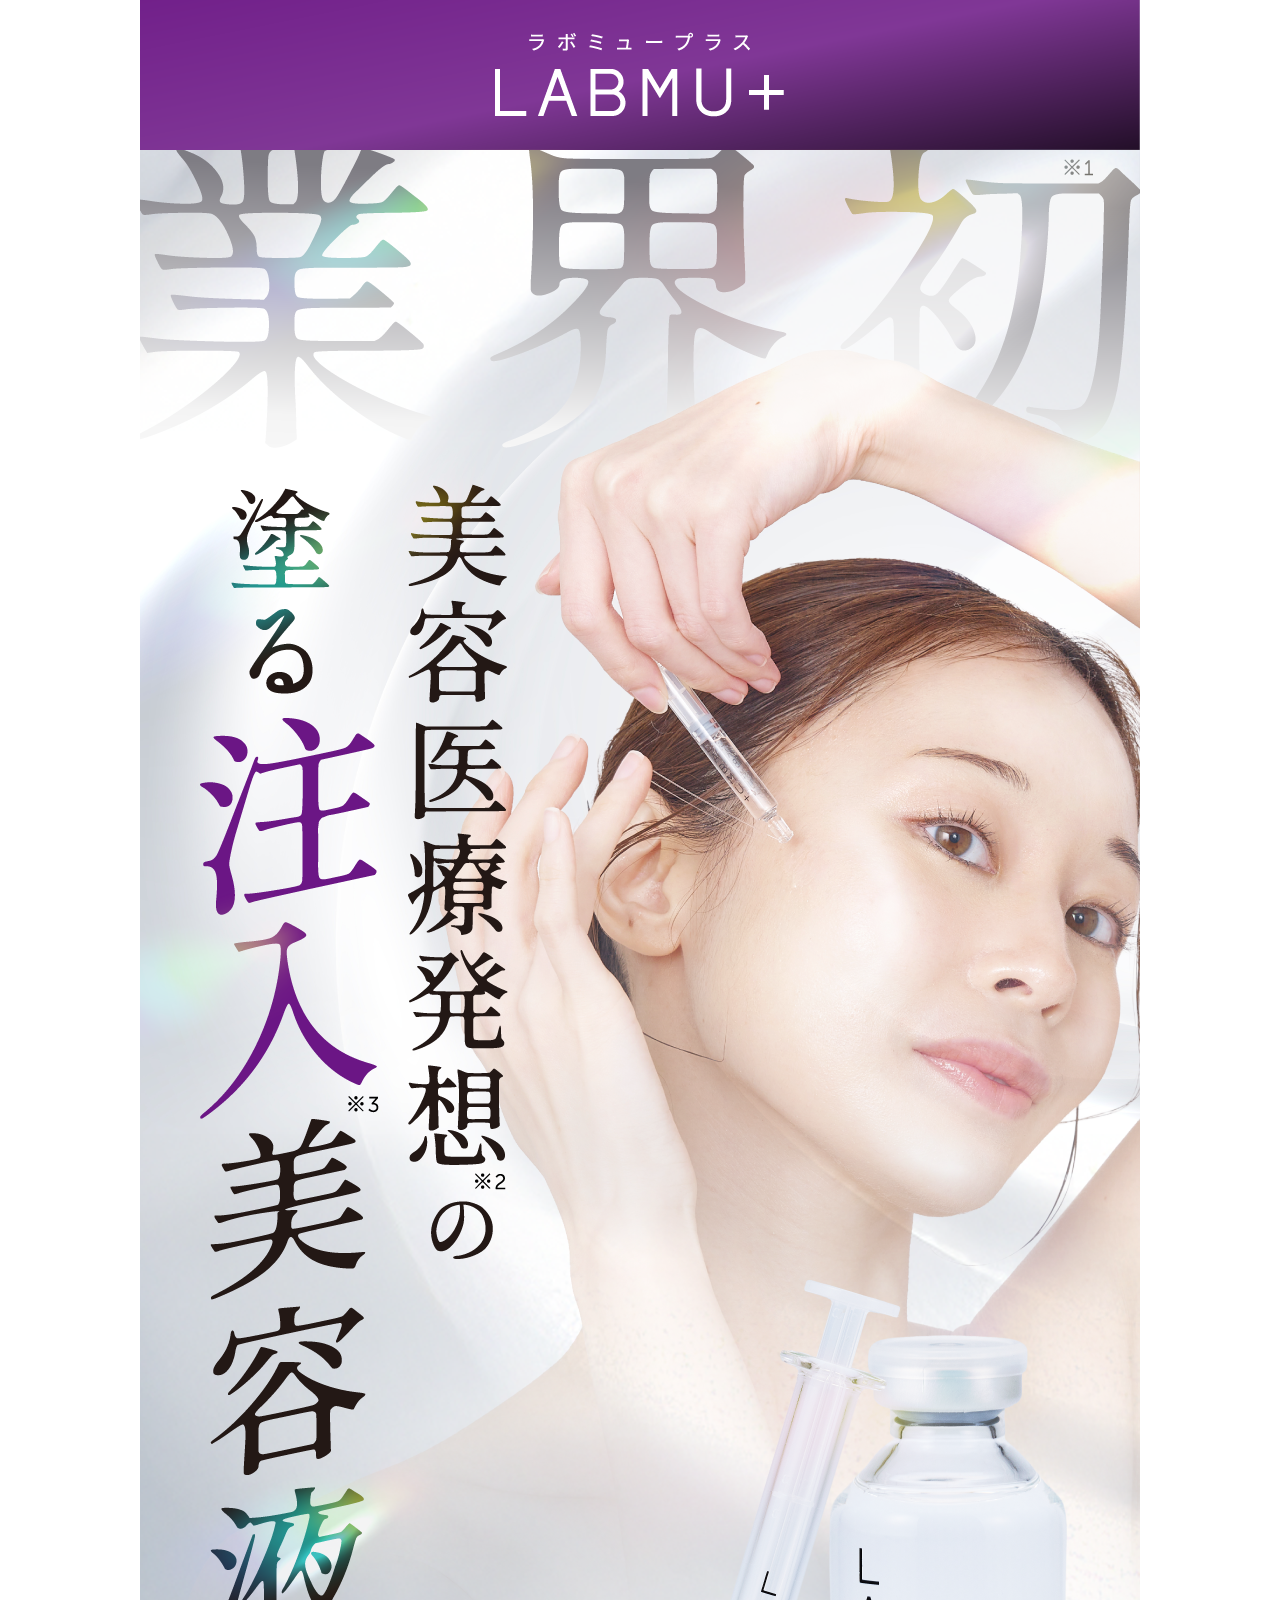
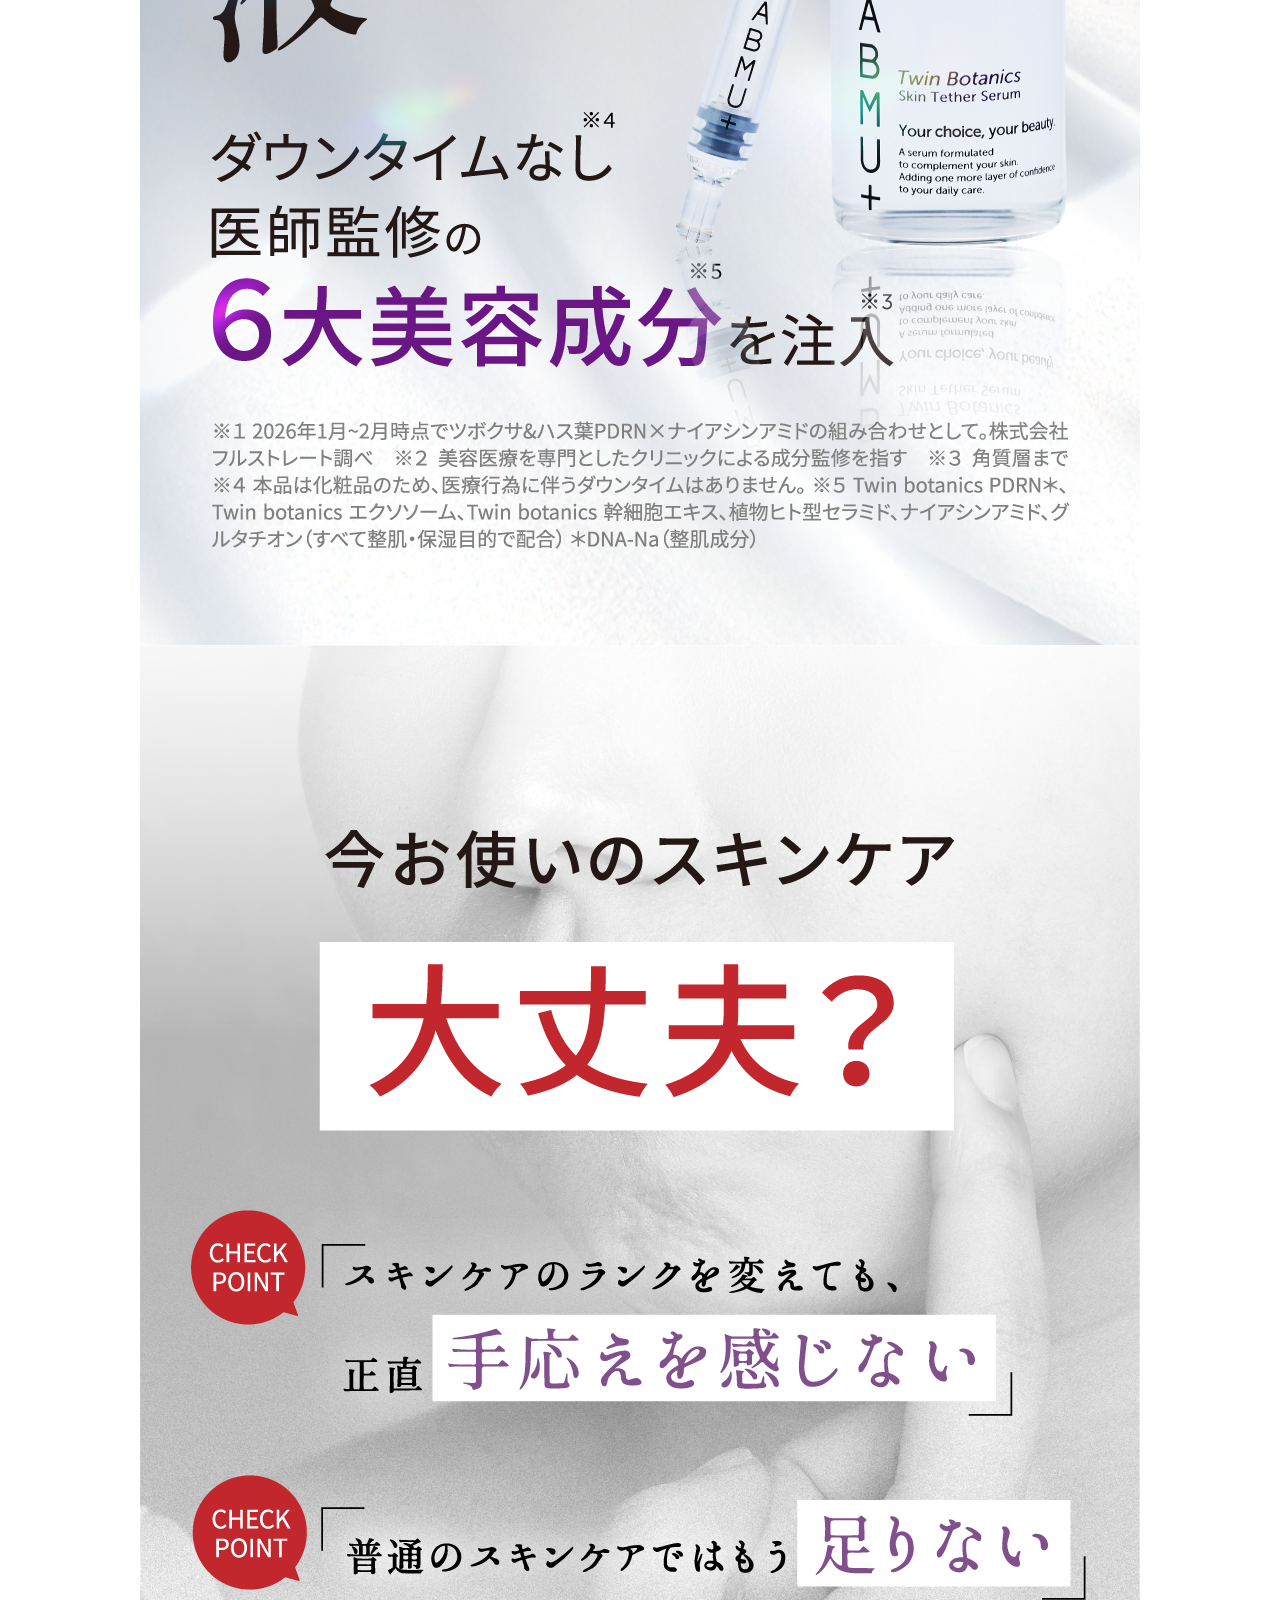
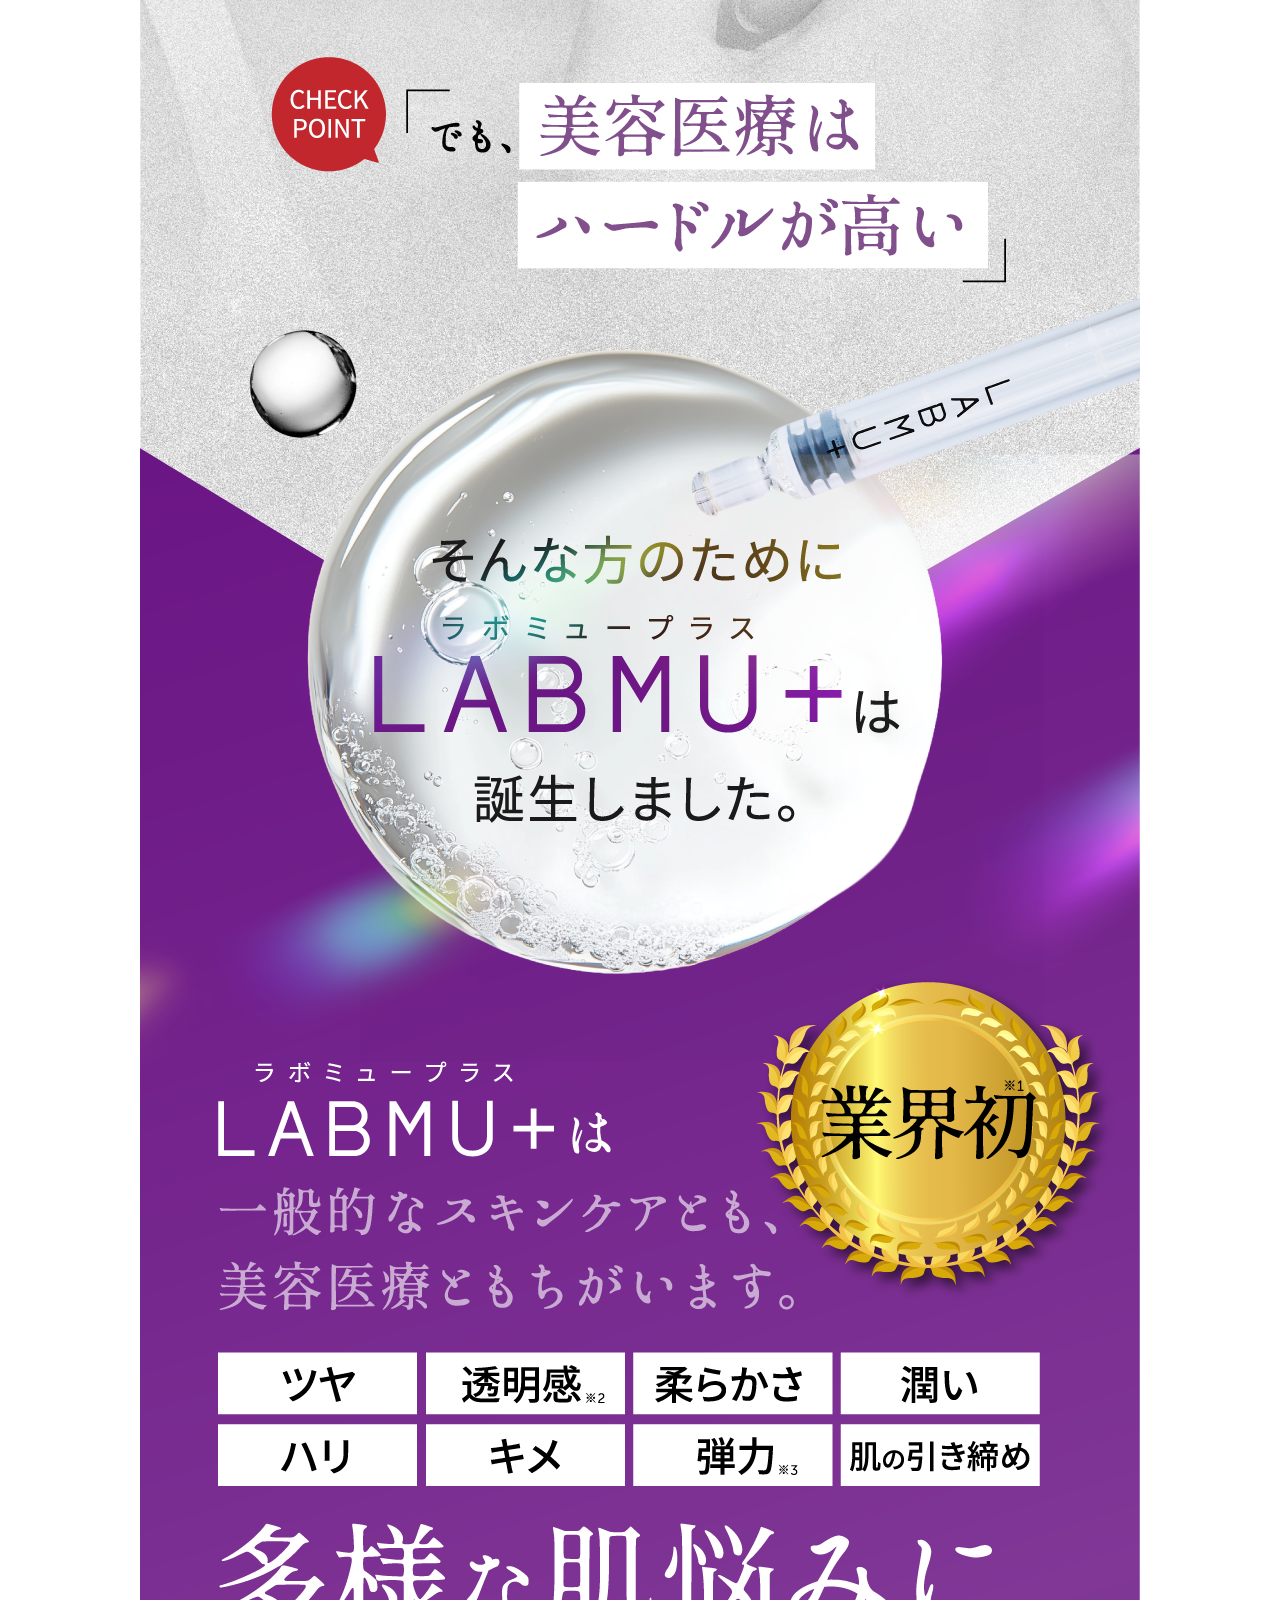
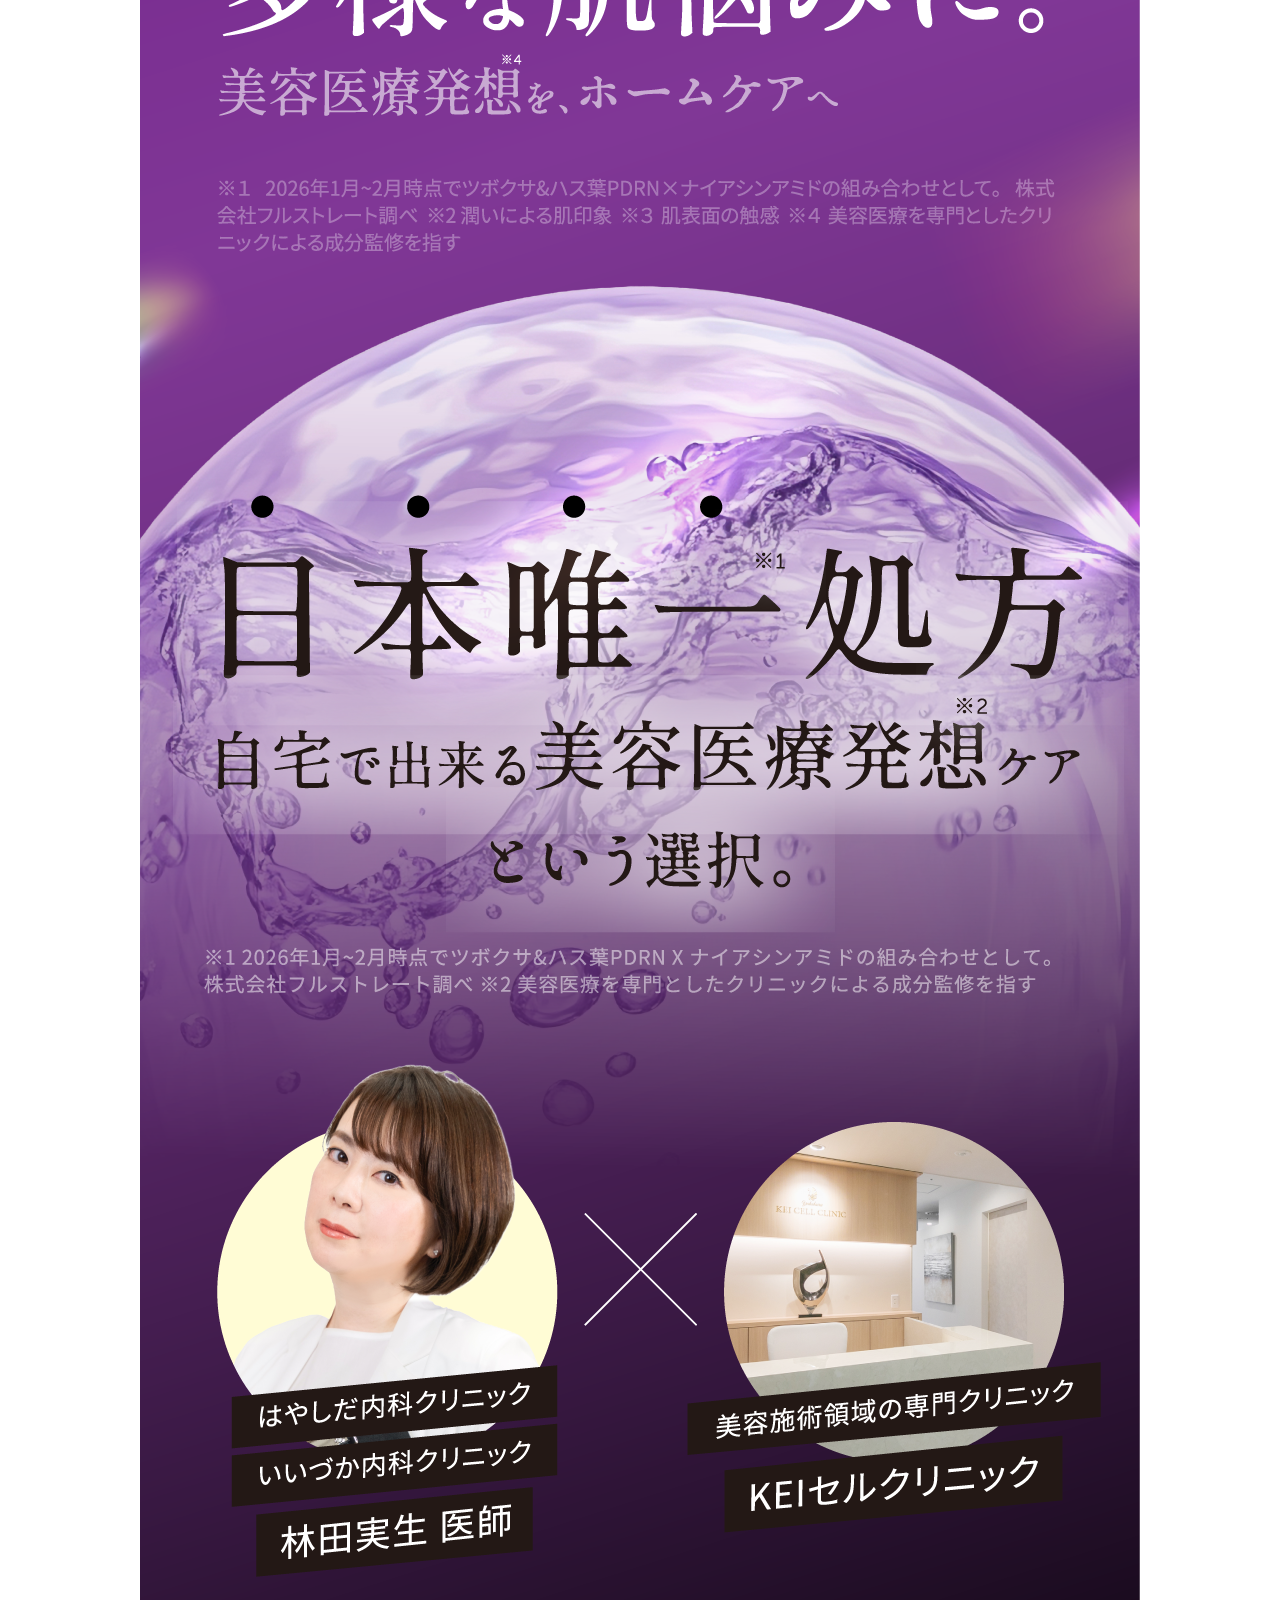
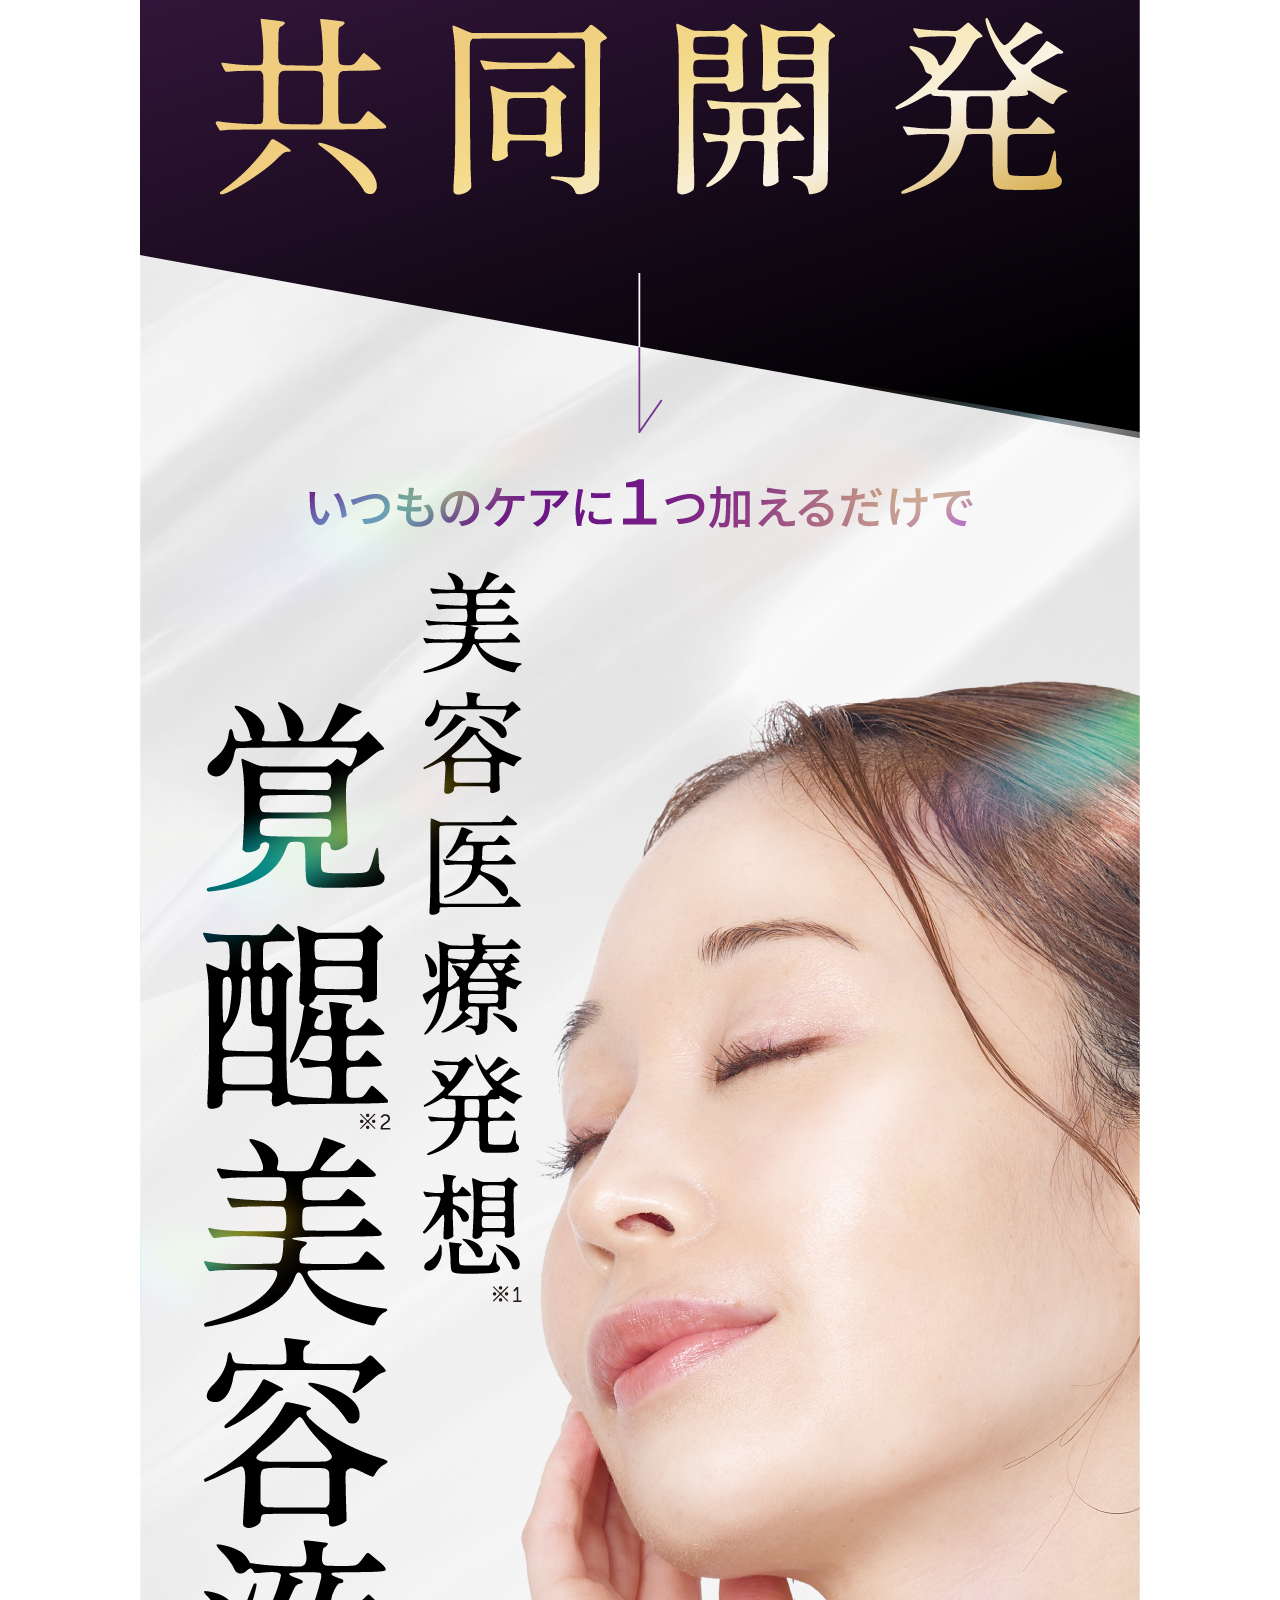
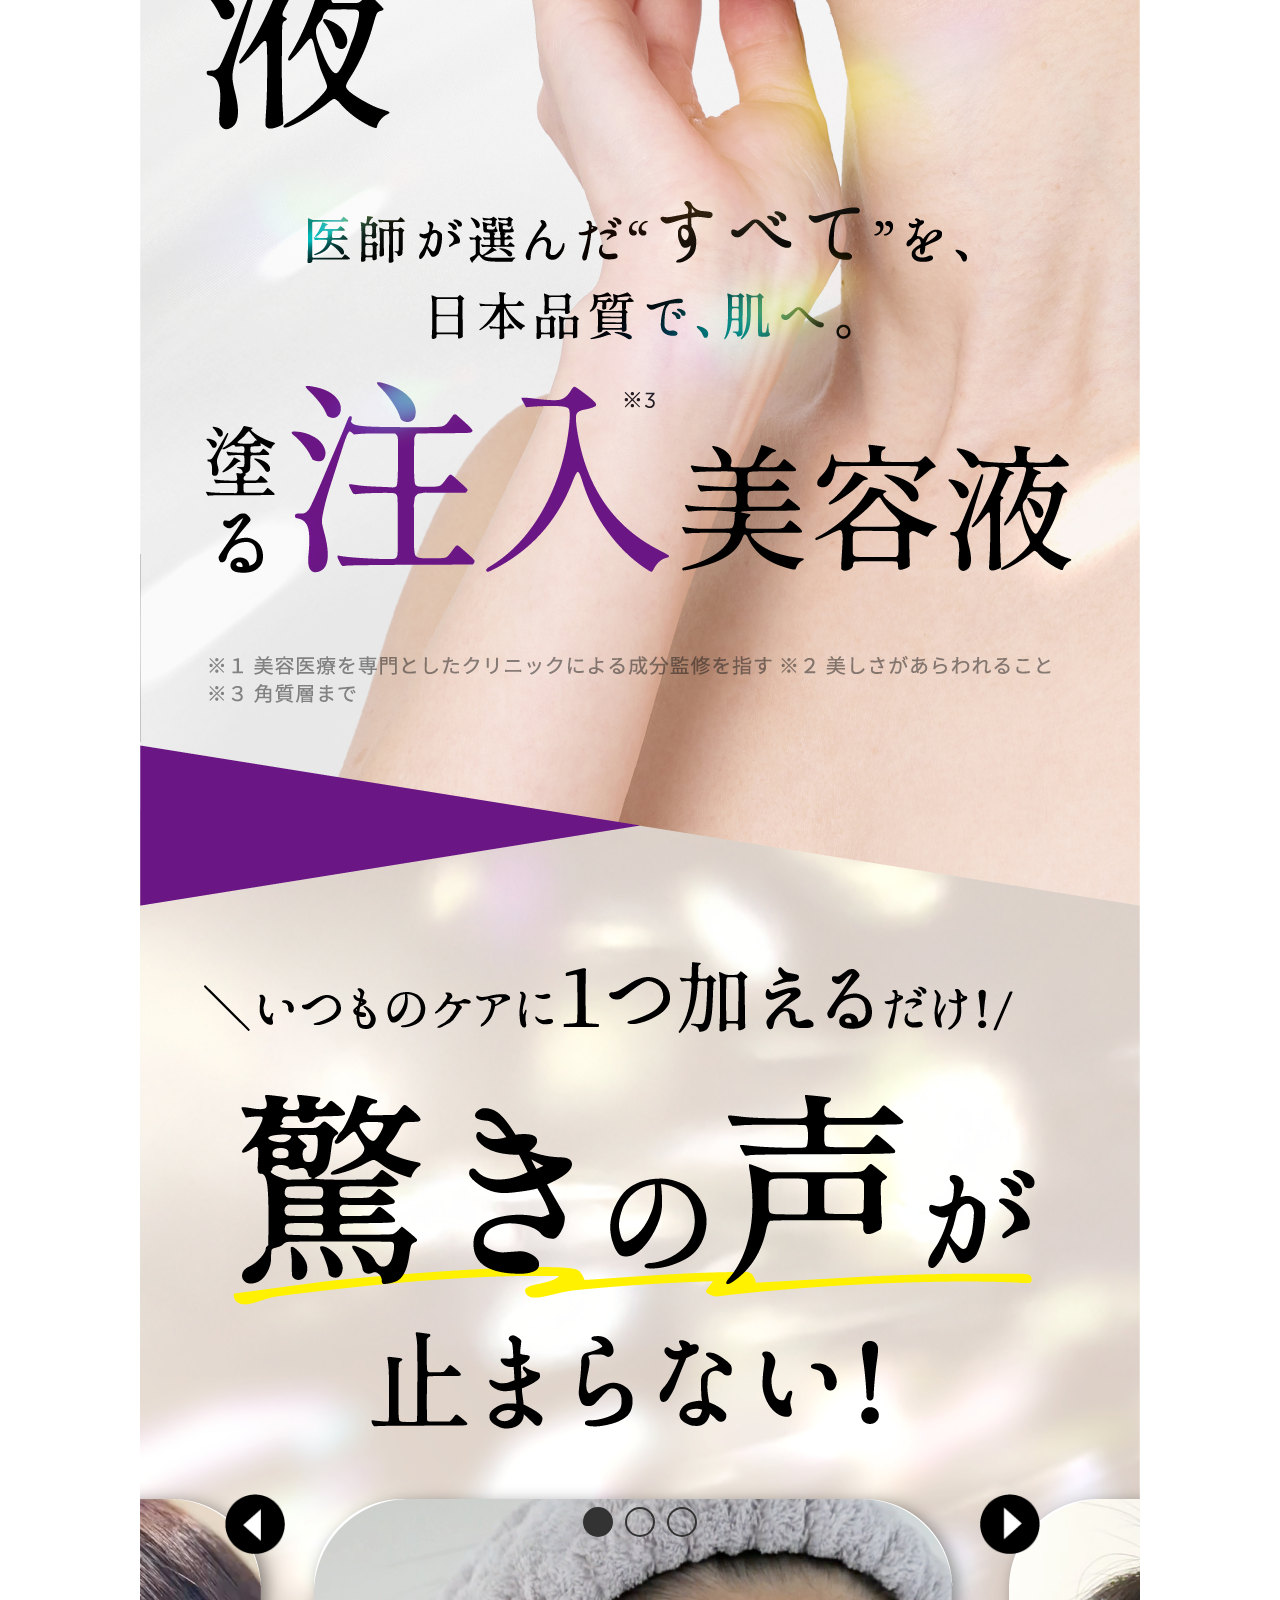
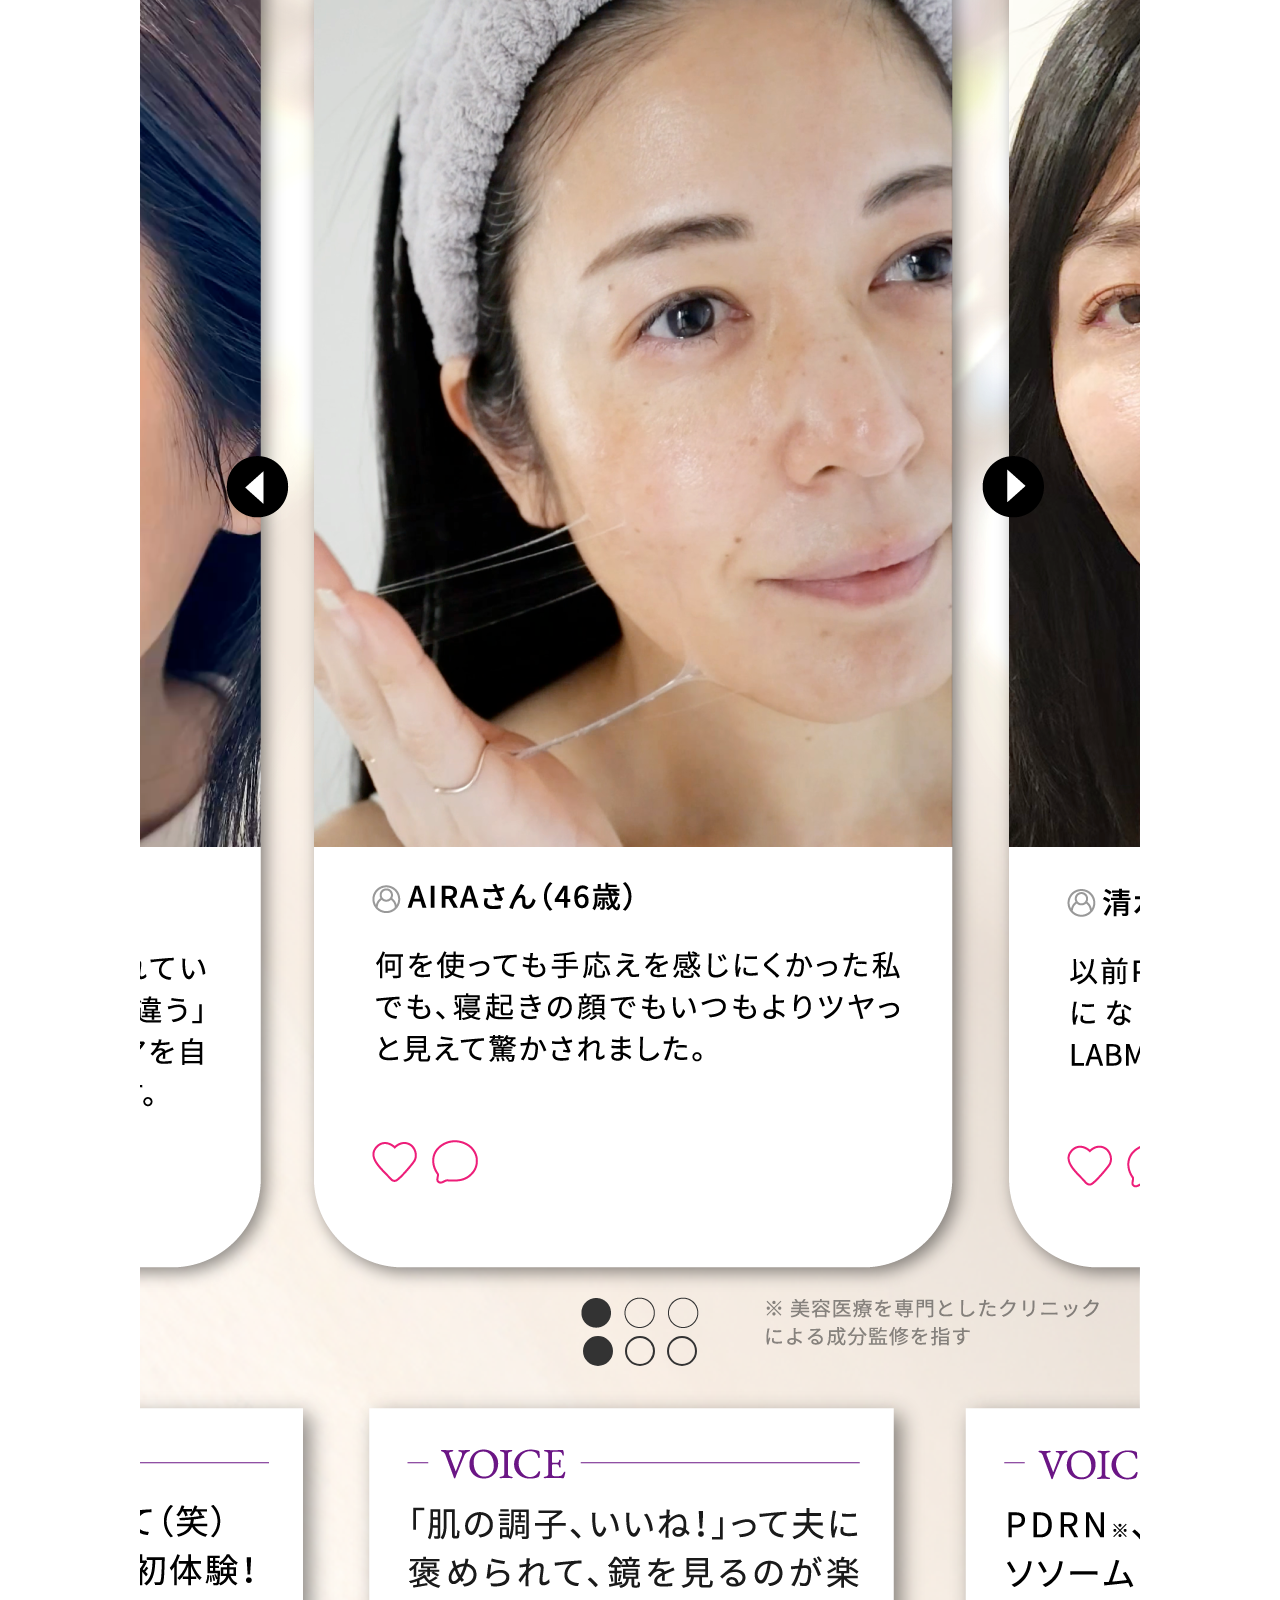
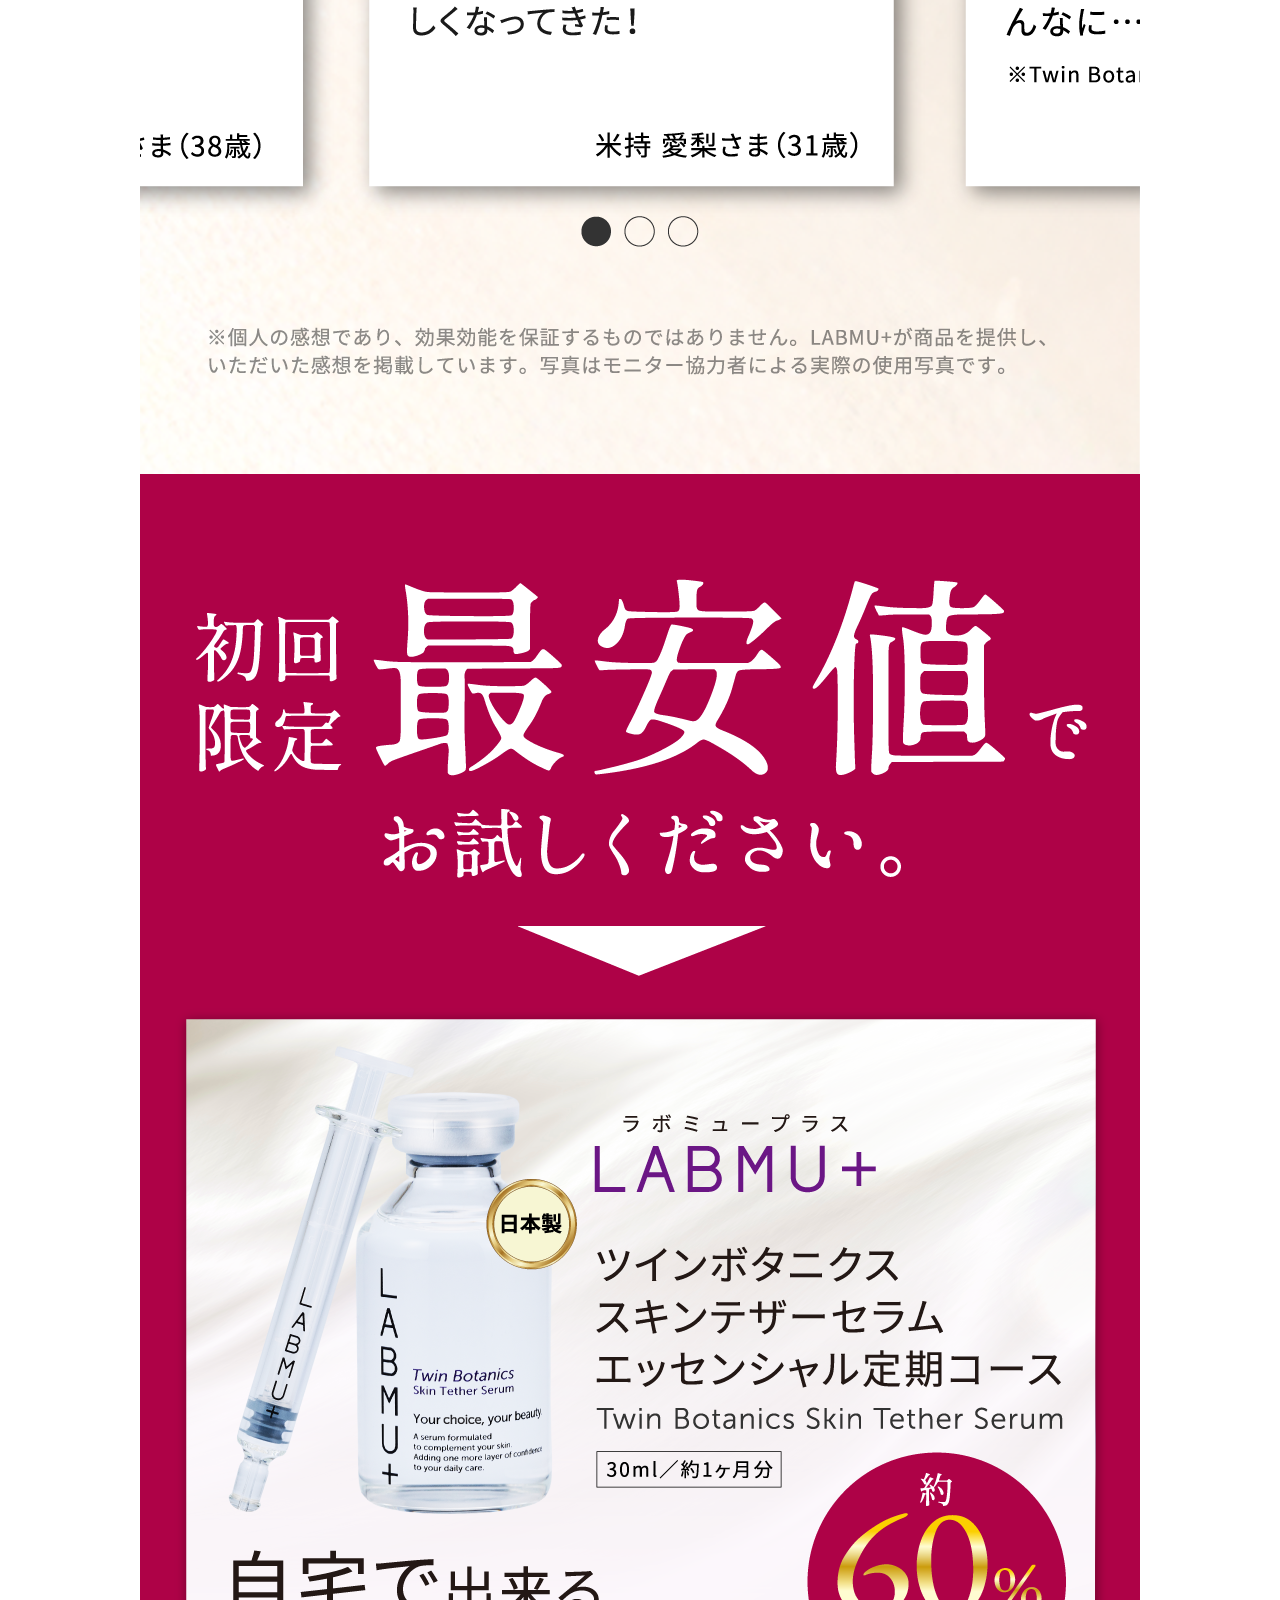
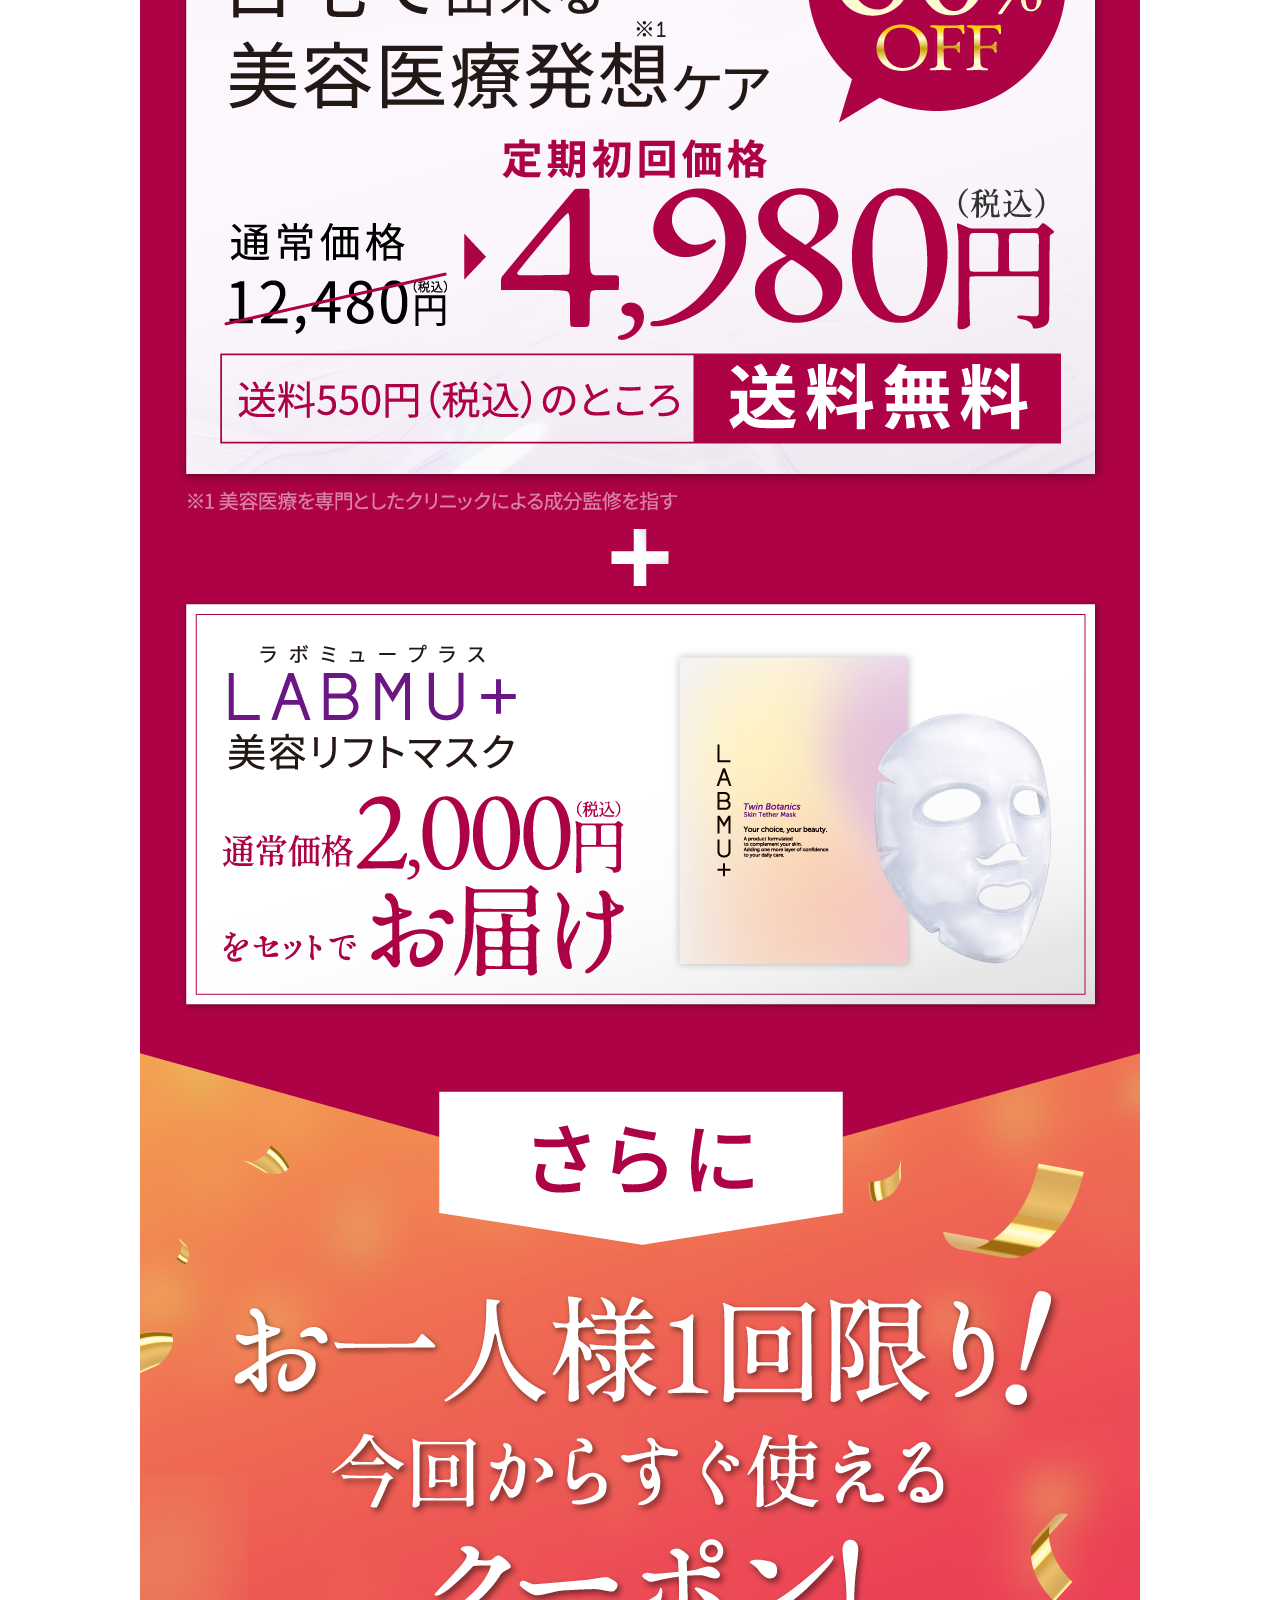
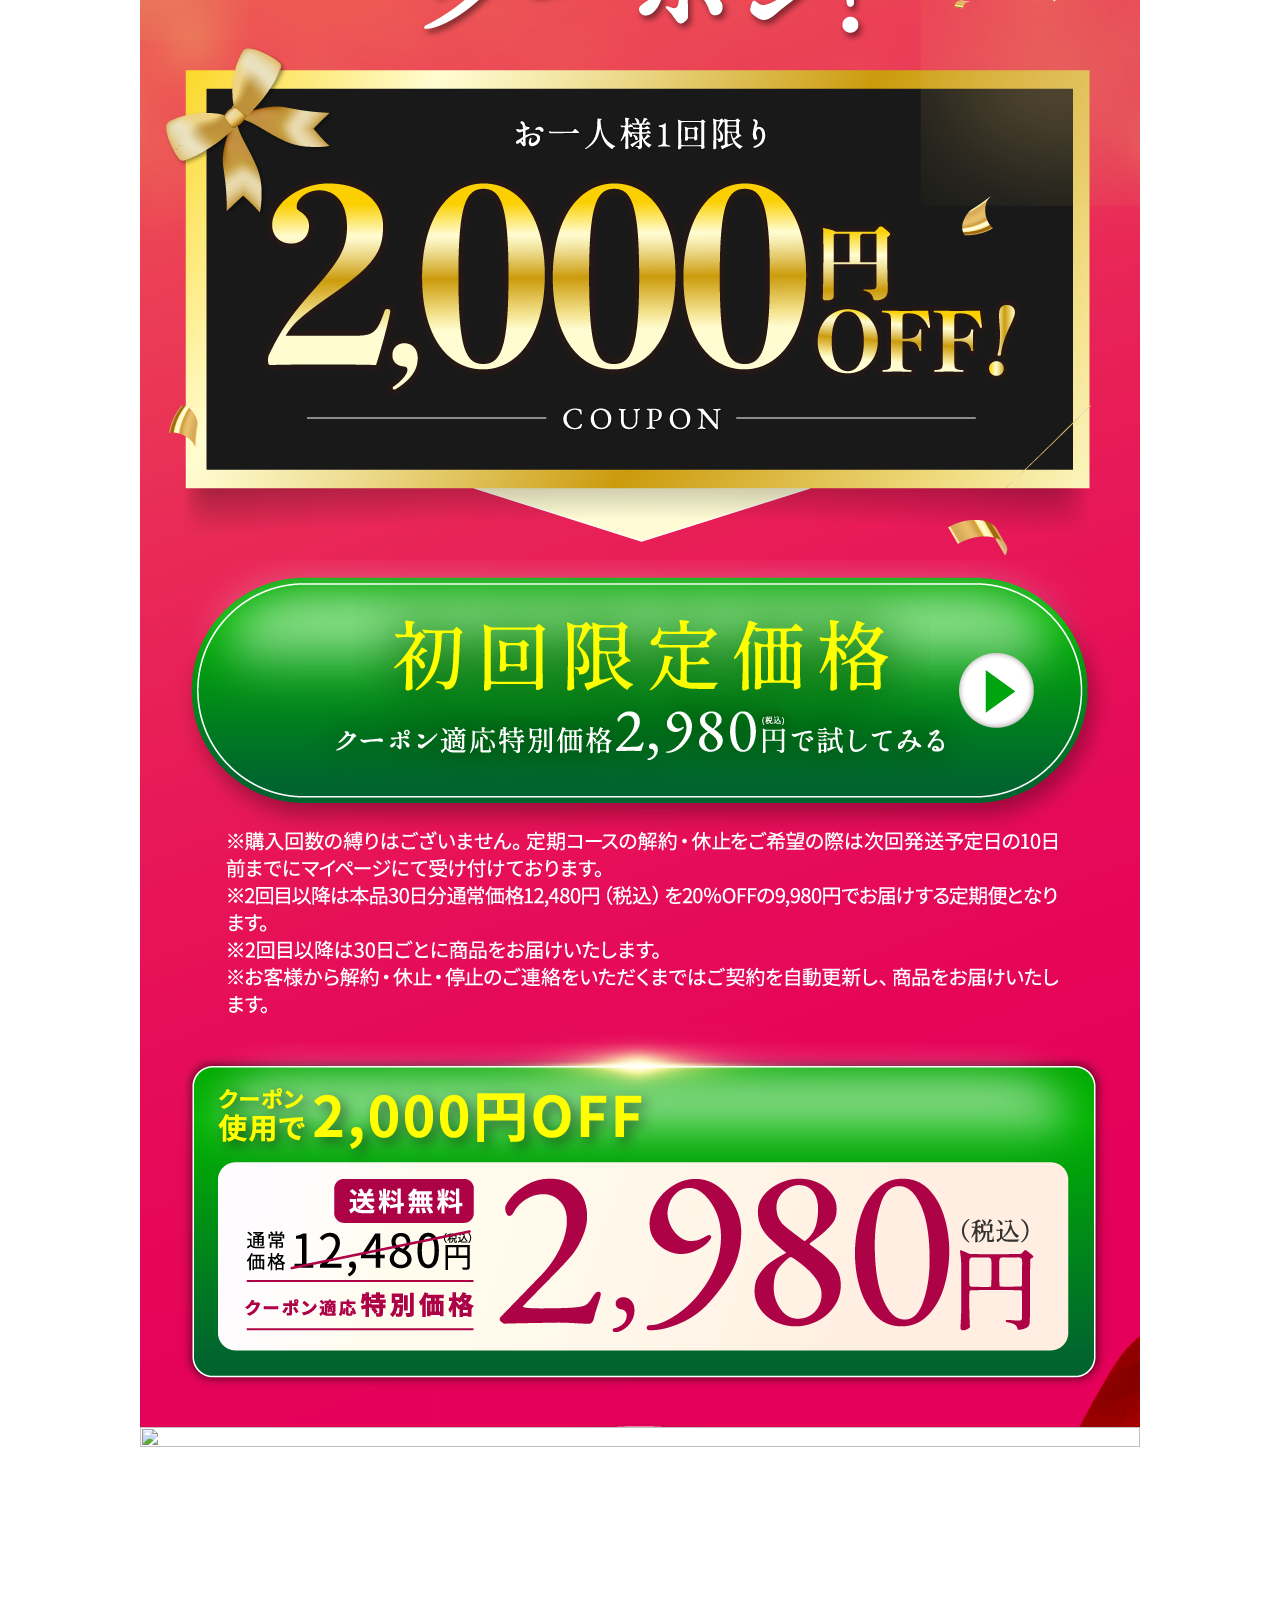
==== index copy.html @ 8ff3c90b "feat: 定位完成" ====
<!DOCTYPE html>
<html lang="en">

<head>
    <meta charset="UTF-8">
    <meta name="viewport" content="width=device-width, initial-scale=1.0">
    <title>Document</title>
    <!--描述-->
    <meta name="description" content="">
    <!--關鍵字-->
    <meta name="keywords" content="">
    <!--縮圖-->
    <meta property="og:image" content="預覽圖 URL" />
    <!--icon-->
    <link rel="shortcut icon" href="icon圖片">


    <!-- 【外部套件】CSS導入 S -->
    <!-- jquery -->
    <script src="https://code.jquery.com/jquery-3.6.0.min.js"></script>
    <!-- /*畫面跳到指定位置*/ -->
    <script>
        $(document).ready(function () {
            $("a.scrollLink").click(function (event) {
                event.preventDefault();
                $("html, body").animate(
                    {
                        /* 0 可以替換 $("class名稱(要記得加.)").height() 【header有需要固定在最上方時 使用這個👇】*/
                        scrollTop: $($(this).attr("href")).offset().top - $("nav").height(),
                        // 【header不用固定在最上方時 使用這個👇】
                        // scrollTop: $($(this).attr("href")).offset().top - 0,
                    },
                    400
                );
            });
        });
    </script>
    <!-- AOS -->
    <link rel="stylesheet" href="https://unpkg.com/aos@2.3.1/dist/aos.css" />
    <!-- font-Awesome -->
    <link rel="stylesheet" href="https://cdnjs.cloudflare.com/ajax/libs/font-awesome/6.4.0/css/all.min.css"
        integrity="sha512-iecdLmaskl7CVkqkXNQ/ZH/XLlvWZOJyj7Yy7tcenmpD1ypASozpmT/E0iPtmFIB46ZmdtAc9eNBvH0H/ZpiBw=="
        crossorigin="anonymous" referrerpolicy="no-referrer" />
    <!-- animate -->
    <link rel="stylesheet" href="https://cdnjs.cloudflare.com/ajax/libs/animate.css/3.7.2/animate.min.css">
    <!-- Link Swiper's CSS -->
    <link rel="stylesheet" href="https://cdn.jsdelivr.net/npm/swiper@11/swiper-bundle.min.css" />

    <!-- 【外部套件】CSS導入 E-->

    <!-- CSS導入 S -->
    <!-- 基礎設定 & 定位 -->
    <link rel="stylesheet" href="css/all.css">
    <!-- 導覽列 -->
    <link rel="stylesheet" href="css/nav.css">
    <!-- 其他 -->
    <link rel="stylesheet" href="css/other.css">
    <!-- 購物車 -->
    <link rel="stylesheet" href="css/offer.css">
    <!-- 動畫 -->
    <link rel="stylesheet" href="css/animate.css">
    <!-- swiper -->
    <link rel="stylesheet" href="css/slide.css">
    <!-- CSS導入 E-->
</head>

<body>
    <nav>
        <!-- 倒數計時S  不使用時就註解即可 -->
        <div class="clock-container">活動截止：<span id="timer"></span></div>
        <!-- 倒數計時E -->

        <!-- 導覽列S -->
        <!-- 請看導覽列模板 -->
        <!-- 導覽列E -->
    </nav>

    <div class="wrap">
        <section class="bg BG_01">
            <div class="container relative">
                <img class="lazy" data-src="./images/BG/BG_01.png" width="1000" height="151">
            </div>
        </section>
        <section class="bg BG_02">
            <div class="container relative">
                <img class="lazy" data-src="./images/BG/BG_02.png" width="1000" height="2185">
            </div>
        </section>
        <section class="bg BG_03">
            <div class="container relative">
                <img class="lazy" data-src="./images/BG/BG_03.png" width="1000" height="1403">
            </div>
        </section>
        <section class="bg BG_04">
            <div class="container relative">
                <img class="lazy" data-src="./images/BG/BG_04.png" width="1000" height="3009">
            </div>
        </section>
        <section class="bg BG_05">
            <div class="container relative">
                <img class="lazy" data-src="./images/BG/BG_05.png" width="1000" height="2168">
            </div>
        </section>
        <section class="bg BG_06">
            <div class="container relative">
                <img class="lazy" data-src="./images/BG/BG_06.png" width="1000" height="2144">
                <!-- 輪播圖 S -->
                <div class="absolute thing06-1">
                    <!-- Swiper -->
                    <div class="swiper mySwiper">
                        <div class="swiper-wrapper">
                            <!-- 自由編輯區 S -->
                            <div class="swiper-slide">
                                <img src="./images/slide01-1.png" alt="">
                            </div>
                            <div class="swiper-slide">
                                <img src="./images/slide01-2.png" alt="">
                            </div>
                            <div class="swiper-slide">
                                <img src="./images/slide01-3.png" alt="">
                            </div>
                            <div class="swiper-slide">
                                <img src="./images/slide01-1.png" alt="">
                            </div>
                            <div class="swiper-slide">
                                <img src="./images/slide01-2.png" alt="">
                            </div>
                            <div class="swiper-slide">
                                <img src="./images/slide01-3.png" alt="">
                            </div>
                            <!-- 自由編輯區 E -->
                        </div>
                    </div>
                    <div class="swiper-button-next swiperBtnR"></div>
                    <div class="swiper-button-prev swiperBtnL"></div>
                    <div class="swiper-pagination"></div>
                </div>
                <!-- 輪播圖 E -->
            </div>
        </section>
        <section class="bg BG_07">
            <div class="container relative">
                <img class="lazy" data-src="./images/BG/BG_07.png" width="1000" height="705">
                <!-- 輪播圖 S -->
                <div class="absolute thing07-1">
                    <!-- Swiper -->
                    <div class="swiper mySwiper2">
                        <div class="swiper-wrapper">
                            <!-- 自由編輯區 S -->
                            <div class="swiper-slide">
                                <img src="./images/slide02-1.png" alt="">
                            </div>
                            <div class="swiper-slide">
                                <img src="./images/slide02-2.png" alt="">
                            </div>
                            <div class="swiper-slide">
                                <img src="./images/slide02-3.png" alt="">
                            </div>
                            <div class="swiper-slide">
                                <img src="./images/slide02-1.png" alt="">
                            </div>
                            <div class="swiper-slide">
                                <img src="./images/slide02-2.png" alt="">
                            </div>
                            <div class="swiper-slide">
                                <img src="./images/slide02-3.png" alt="">
                            </div>
                            <!-- 自由編輯區 E -->
                        </div>
                    </div>
                    <!-- <div class="swiper-button-next swiperBtnR"></div>
                    <div class="swiper-button-prev swiperBtnL"></div> -->
                    <div class="swiper-pagination"></div>
                </div>
                <!-- 輪播圖 E -->
            </div>
        </section>
        <section class="bg BG_08">
            <div class="container relative">
                <img class="lazy" data-src="./images/BG/BG_08.png" width="1000" height="2178">
            </div>
        </section>
        <section class="bg BG_09">
            <div class="container relative">
                <img class="lazy" data-src="./images/BG/BG_09.png" width="1000" height="1974">
            </div>
        </section>
        <section class="bg BG_10">
            <div class="container relative">
                <img class="lazy" data-src="./images/BG/BG_10.jpg" width="1000" height="1135">
            </div>
        </section>s

        <!-- 收合S -->
        <section class="bg4">
            <div class="container relative">
                <!-- img 放入 底圖 -->
                <img class="lazy" data-src="https://fakeimg.pl/1000x1000/" alt="" width="1000" height="">
                <p onclick="scrollShow('.QA1')"
                    style="cursor: pointer; font-size: 50px; background-color: #000; color:#fff; border-radius: 5px; padding: 1%; position: absolute; top: 5%; left: 25%;">
                    我是收合按鈕</p>
            </div>
        </section>

        <section class="QA1 close_img">
            <div class="container">
                <div class="" style="height: 1000px; background-color: red;"></div>
            </div>
        </section>

        <section class="bg4">
            <div class="container relative">
                <!-- img 放入 底圖 -->
                <img class="lazy" data-src="https://fakeimg.pl/1000x1000/" alt="" width="1000" height="">

                <!-- 彈跳視窗【按鈕】 -->
                <p onclick="popUpShow('.pop01')"
                    style="cursor: pointer; font-size: 50px; background-color: #000; color:#fff; border-radius: 5px; padding: 1%; position: absolute; top: 5%; left: 25%;">
                    我是POPshow按鈕</p>


            </div>
        </section>




    </div>
    <!-- 彈跳視窗【結構】S -->
    <section class="popBG  pop01">
        <div class="popContainer relative">
            <div class="xmarkControl">
                <i class="fa-solid fa-xmark  js-xmark" onclick="popUpClose('.pop01')"></i>

            </div>
            <!-- 自由編輯區 S -->
            <div class="box1" style="height: 500px;background: red;"></div>
            <div class="box1" style="height: 500px;background: green;"></div>
            <div class="box1" style="height: 500px;background: peru;"></div>
            <!-- 自由編輯區 E -->
        </div>
    </section>
    <!-- 彈跳視窗【結構】E -->








    <!-- 【外部套件】JS導入 S -->
    <!-- GSAP -->
    <script src="https://cdn.jsdelivr.net/npm/gsap@3.14.1/dist/gsap.min.js"></script>
    <!-- WOW -->
    <script src="https://cdnjs.cloudflare.com/ajax/libs/wow/1.1.2/wow.min.js"></script>
    <script>new WOW().init();</script>
    <!-- AOS -->
    <script src="https://unpkg.com/aos@2.3.1/dist/aos.js"></script>
    <script>
        AOS.init({
            // Settings that can be overridden on per-element basis, by `data-aos-*` attributes:
            offset: 120, // offset (in px) from the original trigger point
            delay: 0, // values from 0 to 3000, with step 50ms
            duration: 400, // values from 0 to 3000, with step 50ms
            easing: 'ease', // default easing for AOS animations
            once: false, // whether animation should happen only once - while scrolling down
            mirror: false, // whether elements should animate out while scrolling past them
            anchorPlacement: 'top-bottom', // defines which position of the element regarding to window should trigger the animation
        });
    </script>

    <!-- Swiper JS -->
    <script src="https://cdn.jsdelivr.net/npm/swiper@11/swiper-bundle.min.js"></script>

   
        
    <!-- 【外部套件】JS導入 E-->

    <!-- JS導入 S -->

    <!-- 圖片加載延遲 -->
    <script src="js/lazy.js"></script>

    <!-- 倒數計時  -->
    <script src="js/clock.js"></script>

    <!-- CTA -->
    <script>
        let CTAdata = {
            variation: 1,//有3種模式請看Notion
            href: "可以輸入網址 或 #ID",
            lnkID: "lnk_99",
            pastr: "LP名稱 EX:QQ01",
            // spImg: "手機顯示圖片",
            spImg: "https://fakeimg.pl/1000x250/",
            // pcImg: "電腦顯示圖片",
            pcImg: "https://fakeimg.pl/250x250/",
        }
    </script>
    <!-- 不使用時就註解【下方】即可 -->
    <!-- <script src="js/CTA.js"></script> -->

    <!-- 若要設定時間來控制CTA，請使用下方的【CTA_control.js】 
        上方的【務必註解】只能兩者擇一來使用 -->
    <!-- <script src="js/CTA_control.js"></script> -->

    <!-- 輪播圖 -->
    <script src="js/slide.js"></script>
    <!-- 其他設定 -->
    <script src="js/all.js"></script>
    <!-- JS導入 E -->



</body>

</html>
---- css/all.css ----
body {
    padding: 0;
    margin: 0;
    font-family: -apple-system, BlinkMacSystemFont, "Segoe UI", "Microsoft JhengHei", Roboto, "Helvetica Neue", Arial, sans-serif;
}

img {
    max-width: 100%;
    height: auto;
    /* vertical-align: middle; */
    display: block;
}

ul,
li {
    margin: 0;
    padding: 0;
    list-style: none;
}

a {
    text-decoration: none;
}

*,
*::after,
*::before {
    box-sizing: border-box;
    scroll-behavior: smooth;
}

.relative {
    position: relative;
}

.absolute {
    position: absolute;
}

/* 【以上內容勿動!!!  有關基本樣式設定】 */
/* 開版設定 */
.wrap {
    max-width: 1000px;
    margin: 0 auto;
    /* 【超過】 開版範圍 就不呈現 */
    overflow: hidden;
}

.container {
    max-width: 1000px;
    margin: 0 auto;

}

.z-1 {
    z-index: 1;
}

/* 定位 thing 疊圖（width 依 index.html 對應 px/1000→%） */
.thing02-1 {
    width: 100%;
    top: -0.5%;
    left: 0%;
    scale: 1.005;
}

.thing02-2 {
    width: 67.1%;
    top: 9.45%;
    right: -0.1%;
}

.thing02-3 {
    width: 17.9%;
    top: 27.1%;
    left: 6.1%;
}

.thing02-4 {
    width: 100%;
    top: 0%;
    left: 0%;
    scale: 1.001;
    mix-blend-mode: screen;
}

.thing02-5 {
    width: 100%;
    top: 0%;
    left: 0%;
    scale: 1.001;
    mix-blend-mode: lighten;
}

.thing03-1 {
    width: 85.9%;
    top: 40%;
    left: 5%;
}

.thing03-2 {
    width: 93.2%;
    top: 58.7%;
    left: 5.15%;
}

.thing03-3 {
    width: 77.3%;
    top: 71.7%;
    left: 13.05%;
}

.thing04-1 {
    width: 68.6%;
    top: -3%;
    left: 17%;
}

.thing04-2 {
    width: 68.9%;
    top: -4.2%;
    left: 14%;
}

.thing04-3 {
    width: 52.6%;
    top: 2.93%;
    left: 23.4%;
}

.thing04-4 {
    width: 100%;
    top: 0%;
    left: 0%;
    mix-blend-mode: screen;
}

.thing04-5 {
    width: 79%;
    top: -9.9%;
    right: -27.5%;
}

.thing06-1 {
    width: 100%;
    top: 31%;
    left: 0%;
}

.thing07-1 {
    width: 100%;
    top: 0%;
    left: 0%;
}

.thing08-1 {
    width: 25.9%;
    top: 45%;
    right: 7.5%;
}

.thing08-2 {
    width: 93%;
    top: 79%;
    left: 4%;
}

.thing09-1 {
    width: 33.8%;
    top: 52.45%;
    left: 33%;
}

.thing09-2 {
    width: 90.7%;
    top: 49%;
    left: 4.5%;
    mix-blend-mode: multiply;
}

.thing09-3 {
    width: 92.9%;
    top: 30%;
    left: 2%;
}

.thing09-4 {
    width: 95.5%;
    top: 55.8%;
    left: 3%;
}

.thing09-5 {
    width: 100%;
    top: 3%;
    left: -1.5%;
    scale: 1.182;
}

.thing09-6 {
    width: 93.7%;
    top: 80.5%;
    left: 3.5%;
}

.thing09-7 {
    width: 62.9%;
    top: 78.8%;
    left: 18%;
    mix-blend-mode: screen;
}

.thing12-1-1 {
    width: 1.5%;
    top: -1%;
    left: 49.25%;
}

.thing12-1-2 {
    width: 1.5%;
    top: 1.4%;
    left: 49.25%;
}

.thing12-1-3 {
    width: 1.5%;
    top: 3.8%;
    left: 49.25%;
}

.thing12-1-4 {
    width: 1.5%;
    top: 6.15%;
    left: 49.25%;
}

.thing12-1-5 {
    width: 1.5%;
    top: 8.5%;
    left: 49.25%;
}

.thing12-1-6 {
    width: 1.5%;
    top: 10.9%;
    left: 49.25%;
}

.thing12-2 {
    width: 87.7%;
    top: 35%;
    left: 6%;
}

.thing12-3 {
    width: 78.9%;
    top: 57.3%;
    left: 9.56%;
}

.thing12-4 {
    width: 48.2%;
    top: 87%;
    left: 9.8%;
}

.thing12-5 {
    width: 51.5%;
    top: 92.11%;
    left: 9%;
}

.thing15-1 {
    width: 5.6%;
    top: 41.8%;
    left: 9.1%;
}

.thing15-2 {
    width: 5.6%;
    top: 50%;
    left: 9.1%;
}

.thing15-3 {
    width: 5.6%;
    top: 58%;
    left: 9.1%;
}

.thing15-4 {
    width: 5.7%;
    top: 71.4%;
    left: 9.1%;
}

.thing15-5 {
    width: 5.5%;
    top: 41.2%;
    left: 15.8%;
}

.thing15-6 {
    width: 5.5%;
    top: 49.4%;
    left: 15.8%;
}

.thing15-7 {
    width: 5.5%;
    top: 59%;
    left: 15.8%;
}

.thing15-8 {
    width: 5.5%;
    top: 70%;
    left: 15.8%;
}

.thing15-9 {
    width: 60.2%;
    top: 39.5%;
    left: 14%;
}

.thing15-10 {
    width: 60.2%;
    top: 74.3%;
    left: 13.8%;
}

.thing15-11 {
    width: 87.4%;
    top: 87%;
    left: 6%;
}

.thing16-1 {
    width: 2.5%;
    top: 0%;
    left: 50.05%;
}

.thing16-2 {
    width: 86.1%;
    top: 26.2%;
    left: 7.5%;
}

.thing16-3 {
    width: 85.1%;
    top: 19%;
    left: 9%;
    mix-blend-mode: screen;
}

.thing16-4 {
    width: 58.3%;
    top: 40.3%;
    left: 39%;
}

.thing16-5 {
    width: 58.3%;
    top: 48.3%;
    left: 39%;
}

.thing16-6 {
    width: 58.3%;
    top: 56.4%;
    left: 39%;
}

.thing16-7 {
    width: 58.3%;
    top: 64.4%;
    left: 39%;
}

.thing16-8 {
    width: 58.3%;
    top: 72.4%;
    left: 39%;
}

.thing16-9 {
    width: 58.3%;
    top: 80.4%;
    left: 39%;
}

.thing16-10-1 {
    width: 2%;
    top: 47.6%;
    left: 69.1%;
}

.thing16-10-2 {
    width: 2%;
    top: 55.7%;
    left: 69.1%;
}

.thing16-10-3 {
    width: 2%;
    top: 64%;
    left: 69.1%;
}

.thing16-10-4 {
    width: 2%;
    top: 72.15%;
    left: 69.1%;
}

.thing16-10-5 {
    width: 2%;
    top: 80.25%;
    left: 69.1%;
}

.thing17-1 {
    width: 41.8%;
    top: 57%;
    right: -12%;
    mix-blend-mode: screen;
}

.thing18-1-1 {
    width: 3.1%;
    top: 13%;
    left: 13.5%;
}

.thing18-1-2 {
    width: 3.1%;
    top: 13%;
    left: 36%;
}

.thing18-1-3 {
    width: 3.1%;
    top: 13%;
    left: 59.5%;
}

.thing18-1-4 {
    width: 3.1%;
    top: 13%;
    left: 80.5%;
}

.thing18-2 {
    width: 82.6%;
    top: 51.2%;
    left: 8.58%;
}

.thing19-1 {
    width: 0.4%;
    top: 58.8%;
    left: 50%;
}

.thing19-before {
    width: 81.3%;
    top: 60.56%;
    left: 9%;
}

.thing19-after {
    width: 81.3%;
    top: 60.56%;
    left: 9.3%;
}

.thing20-1 {
    width: 42.4%;
    top: 11.5%;
    left: 9.5%;
}

.thing20-2 {
    width: 81.1%;
    top: 19.5%;
    left: 9.5%;
}

.thing21-1 {
    width: 58.7%;
    top: 22.1%;
    left: -9.5%;
}

.thing21-2 {
    width: 54.4%;
    top: 21%;
    left: 37.1%;
}

.thing21-3 {
    width: 46%;
    top: 41.6%;
    left: 51.9%;
}

.thing21-4 {
    width: 58.5%;
    top: 42.4%;
    left: 3%;
}

.thing21-5 {
    width: 53.2%;
    top: 60.9%;
    left: -5%;
}

.thing21-6 {
    width: 56.6%;
    top: 67.1%;
    right: 0%;
}

.thing21-7 {
    width: 67.3%;
    top: 46%;
    left: 9%;
}

.thing21-8 {
    width: 100%;
    top: -73%;
    left: 0%;
    scale: 1.026;
    mix-blend-mode: plus-lighter;
}

.thing21-9 {
    width: 100%;
    top: -73%;
    left: 0%;
    scale: 1.026;
    mix-blend-mode: lighten;
}

.thing23-1 {
    width: 80.2%;
    top: 18%;
    left: 0%;
}

.thing23-2 {
    width: 100%;
    top: -15.8%;
    left: 0%;
    scale: 1.026;
    mix-blend-mode: plus-lighter;
}

.thing23-3 {
    width: 100%;
    top: -15.8%;
    left: 0%;
    scale: 1.026;
    mix-blend-mode: lighten;
}

.thing24-1 {
    width: 100%;
    left: 0%;
    top: 27.5%;
}

.thing26-1 {
    width: 25.9%;
    top: 44.5%;
    left: 67%;
}

.thing26-2 {
    width: 93.1%;
    top: 79.85%;
    left: 3.5%;
}

.thing27-1 {
    width: 33.7%;
    top: 63.7%;
    left: 33.3%;
}

.thing27-2 {
    width: 90.7%;
    top: 60%;
    left: 4.3%;
    mix-blend-mode: multiply;
}

.thing27-3 {
    width: 93%;
    top: 37.05%;
    left: 2%;
}

.thing27-4 {
    width: 100%;
    top: 0%;
    left: 0%;
    scale: 1.182;
}

.thing27-5 {
    width: 95.6%;
    top: 68.1%;
    left: 3%;
}

.thing29-1 {
    width: 86.4%;
    top: 32.9%;
    left: 5.7%;
}

.thing29-2 {
    width: 100%;
    top: 3%;
    left: 43%;
    scale: 1.028;
}

.thing29-3 {
    width: 15.4%;
    top: 97%;
    left: 6%;
    z-index: 1;
}

.thing30-1 {
    width: 87.4%;
    top: 30%;
    left: 5.6%;
}

.thing30-2 {
    width: 20.3%;
    top: 17%;
    left: 70%;
}

.thing31-1 {
    width: 87.5%;
    top: 30.8%;
    left: 6%;
}

.thing31-2 {
    width: 14.6%;
    top: -4.5%;
    left: 60%;
}

.thing32-1 {
    width: 45.9%;
    top: 30.5%;
    left: 6.5%;
}

.thing32-2 {
    width: 23%;
    top: -5.5%;
    left: 72.75%;
}

.thing32-3 {
    width: 17.2%;
    top: 22%;
    left: 4.5%;
}

.thing33-1 {
    width: 76.2%;
    top: -32%;
    left: 15%;
}

.thing33-2 {
    width: 49.1%;
    top: 1.5%;
    left: 25.5%;
}

.thing34-0 {
    width: 100%;
    top: 0%;
    left: 0%;
}

.thing34-1 {
    width: 99.9%;
    top: 0%;
    left: 0%;
}

.thing34-2 {
    width: 85.8%;
    top: 1%;
    left: 8%;
}

.thing34-3 {
    width: 17.9%;
    top: 26.5%;
    left: 7.8%;
}

.thing36-1 {
    width: 100%;
    top: 0%;
    left: 0%;
}

.thing39-1 {
    width: 100%;
    top: 0%;
    left: 0%;
    scale: 1.002;
}

.thing40-bg {
    width: 100%;
    top: 0%;
    left: 0%;
    scale: 1.001;
}

.thing40-QA1-1 {
    width: 46.8%;
    top: 25.5%;
    left: 46.2%;
}

.QA01 {
    display: flex;
    flex-direction: column;
    width: 86.5%;
    top: 4.1%;
    left: 7%;
    border: 1px solid red;
}

.thing40-QAbtn_1-1 {
    width: 5.7%;
    top: 38.5%;
    left: 90%;
}

.thing40-QAbtn_1-2 {
    width: 5.7%;
    top: 38.5%;
    left: 90%;
}

/* .thing40-QA1-2 {
    width: 86.5%;
    top: 0%;
    left: 0%;
}

.thing40-QA1-3 {
    width: 86.5%;
    top: 0%;
    left: 0%;
} */

.thing40-QA2-1 {
    width: 38.5%;
    top: 57.8%;
    left: 54.8%;
}

.QA02 {
    display: flex;
    flex-direction: column;
    width: 86.4%;
    top: 28.3%;
    left: 7%;
    border: 1px solid red;
}
.thing40-QAbtn_2-1 {
    width: 5.7%;
    top: 38.5%;
    left: 90%;
}

.thing40-QAbtn_2-2 {
    width: 5.7%;
    top: 38.5%;
    left: 90%;
}
/* .thing40-QA2-2 {
    width: 86.4%;
    top: 0%;
    left: 0%;
}

.thing40-QA2-3 {
    width: 86.4%;
    top: 0%;
    left: 0%;
} */

.thing40-QA3-1 {
    width: 69.6%;
    top: 98.9%;
    left: 23.9%;
    z-index: 1;
}

.QA03 {
    display: flex;
    flex-direction: column;
    width: 86.4%;
    top: 60.3%;
    left: 7%;
    border: 1px solid red;
}
.thing40-QAbtn_3-1 {
    width: 5.7%;
    top: 38.5%;
    left: 90%;
}

.thing40-QAbtn_3-2 {
    width: 5.7%;
    top: 38.5%;
    left: 90%;
}
/* .thing40-QA3-2 {
    width: 86.4%;
    top: 0%;
    left: 0%;
}

.thing40-QA3-3 {
    width: 86.4%;
    top: 0%;
    left: 0%;
} */

.thing42-1 {
    width: 25.9%;
    top: 26.5%;
    left: 67%;
}

.thing42-2 {
    width: 93.1%;
    top: 73.6%;
    left: 3.5%;
}

.thing43-1 {
    width: 33.8%;
    top: 62.6%;
    left: 33%;
}

.thing43-2 {
    width: 90.7%;
    top: 60%;
    left: 4.2%;
    mix-blend-mode: multiply;
}

.thing43-3 {
    width: 92.9%;
    top: 36.5%;
    left: 2%;
}

.thing43-4 {
    width: 95.6%;
    top: 66.9%;
    left: 3%;
}

.thing43-5 {
    width: 100%;
    top: 5.3%;
    left: -1.7%;
    scale: 1.182;
}
---- css/nav.css ----
nav{
    position: sticky;
    margin: 0 auto;
    top: 0;
    /* 依照設計稿 1920 或 1000【兩者擇一】 */
    /* 不用的請【註解】  即可 */
    max-width: 1000px;
}
---- css/other.css ----
/* 倒數計時 S */
.clock-container {
    padding: 0.15em 0;
    /* 導角 用法跟 padding依樣  */
    /* border-radius: 0.1em; */
    text-align: center;
    font-weight: bold;
    /* 調整字體大小 */
    /* 文字顏色 */
    color: #ffffff;
    /* 背景顏色 */
    background: #FF6A80;
    font-size: 3rem;
}

#timer {
    border-radius: 1.5px;
    font-weight: bold;
    margin: .5 .5em;
    padding: 0 .5em;
    letter-spacing: 0.1em;
    /* 若時間文字顏色，跟【倒數計時】文字 有不同時使用 */
    /* color: #00ff95; */
}

@media (max-width:549px) {
    .clock-container {
        /* 調整字體大小 */
        font-size: 1.15rem;
    }
}

/* 倒數計時 E */

/* 收合按鈕 S */
.close_img {
    width: 100%;
    max-height: 0;
    transition: max-height .8s cubic-bezier(1, 0.2, 0.2, 1);
    overflow: hidden;
}

.show {
    max-height: 5000px;
}

/* 收合按鈕 E */

/* 彈跳視窗S */
.popBG {
    position: fixed;
    width: 100vw;
    height: 100vh;
    left: 0%;
    top: 0%;
    z-index: 1000;
    background-color: rgb(0, 0, 0, 0.7);
    transition: all 0.5s;
    opacity: 0;
    visibility: hidden;
}

.popControl--active {
    opacity: 1;
    visibility: visible;
}

.popContainer {
    max-width: 1000px;
    width: 100%;
    /* 這裡回推高度要跟【js-xmark】的字體大小一致 且要【負數】 */
    margin: -3rem auto 0 auto;

}

.xmarkControl {
    position: sticky;
    top: 2%;
    cursor: pointer;
    border-radius: 5px;

}

.js-xmark {
    position: absolute;
    right: 2%;
    font-size: 3rem;
    padding: 0 0.5%;
    border-radius: 5px;
    background-color: #000;
    color: #fff;
    transition: all .3s;
}

.js-xmark:hover {
    background-color: #fff;
    color: #000;
    rotate: 180deg;
}

@media (max-width:768px) {
    .popContainer {
        width: 90%;
        /* 這裡回推高度要跟【js-xmark】的字體大小一致 且要【負數】 */
        margin: -2.5rem auto 0 auto;

    }

    .js-xmark {
        font-size: 2.5rem;
        padding: 0 1%;
    }
}

/* 彈跳視窗E */
---- css/offer.css ----
.offerBtn {
    transition: all .3s;
}

.offerBtn:hover {
    opacity: 0.8;
}
---- css/slide.css ----
/* 更改按鈕圖案 */
.swiperControl {
    position: absolute;
    left: 0;
    top: 0;
    width: 80%;
    height: 80%;
}

.swiperBtnR,
.swiperBtnL {
    width: 60px;
    height: 60px;
}

/* .swiper-slide img{
    margin: 0 auto;
} */
@media (max-width: 768px) {

    .swiperBtnR,
    .swiperBtnL {
        width: 50px;
        height: 50px;
    }
}

@media (max-width: 568px) {

    .swiperBtnR,
    .swiperBtnL {
        width: 25px;
        height: 25px;
    }
}

.swiperBtnR:after {
    content: "";
    background-image: url(../images/slide/slide-right.png);
    background-repeat: no-repeat;
    background-size: contain;
    background-position: center;
    width: 100%;
    height: 100%;
}

.swiperBtnL:after {
    content: "";
    background-image: url(../images/slide/slide-left.png);
    background-repeat: no-repeat;
    background-size: contain;
    background-position: center;
    width: 100%;
    height: 100%;
}

.swiperBtnR_02:after {
    content: "";
    background-image: url(../images/slide/right02.png);
    background-repeat: no-repeat;
    background-size: contain;
    background-position: center;
    width: 100%;
    height: 100%;
}

.swiperBtnL_02:after {
    content: "";
    background-image: url(../images/slide/left02.png);
    background-repeat: no-repeat;
    background-size: contain;
    background-position: center;
    width: 100%;
    height: 100%;
}

/* Review Swiper */
.mySwiper {
    overflow: visible;
    padding: 10px 0 40px;
}

.mySwiper .swiper-slide,
.mySwiper2 .swiper-slide {
    width: 68%;
    /* opacity: 0.5; */
    /* transition: opacity 0.3s; */
}

.thing06-1 .swiperBtnR {
    right: 10%;
}

.thing06-1 .swiperBtnL {
    left: 8.5%;
}

.mySwiper .swiper-slide-active,
.mySwiper2 .swiper-slide-active {
    opacity: 1;
}

/* Pagination */
.thing06-1 .swiper-pagination,
.thing07-1 .swiper-pagination,
.thing24-1 .swiper-pagination {
    bottom: 0;
}

.thing06-1 .swiper-pagination-bullet,
.thing07-1 .swiper-pagination-bullet,
.thing24-1 .swiper-pagination-bullet {
    width: 30px;
    height: 30px;
    background: transparent;
    border: 2px solid #333;
    opacity: 1;
    margin: 0 6px !important;
}

.thing06-1 .swiper-pagination-bullet-active,
.thing07-1 .swiper-pagination-bullet-active,
.thing24-1 .swiper-pagination-bullet-active {
    background: #333;
    border-color: #333;
}

@media (max-width: 768px) {

    .thing06-1 .swiper-pagination-bullet,
    .thing07-1 .swiper-pagination-bullet,
    .thing24-1 .swiper-pagination-bullet {
        width: 12px;
        border: 1px solid #333;
        height: 12px;
    }
}
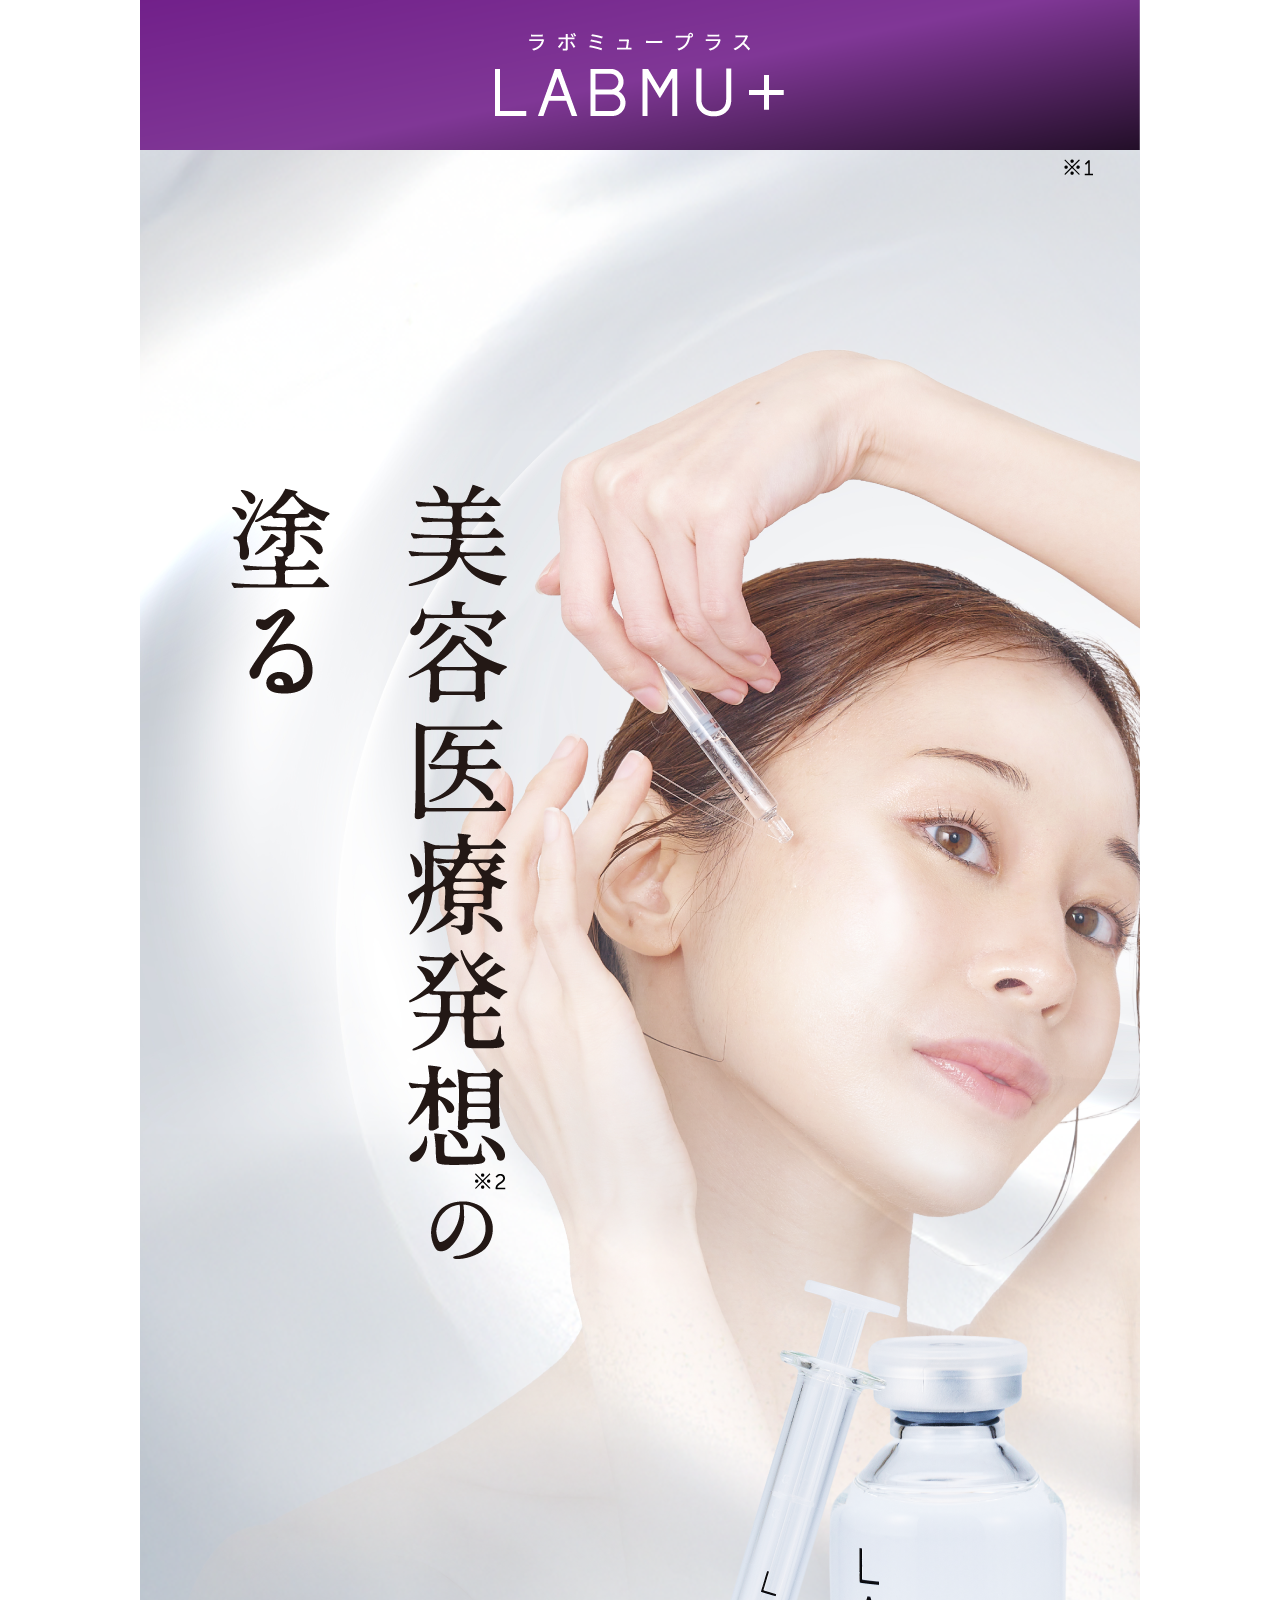
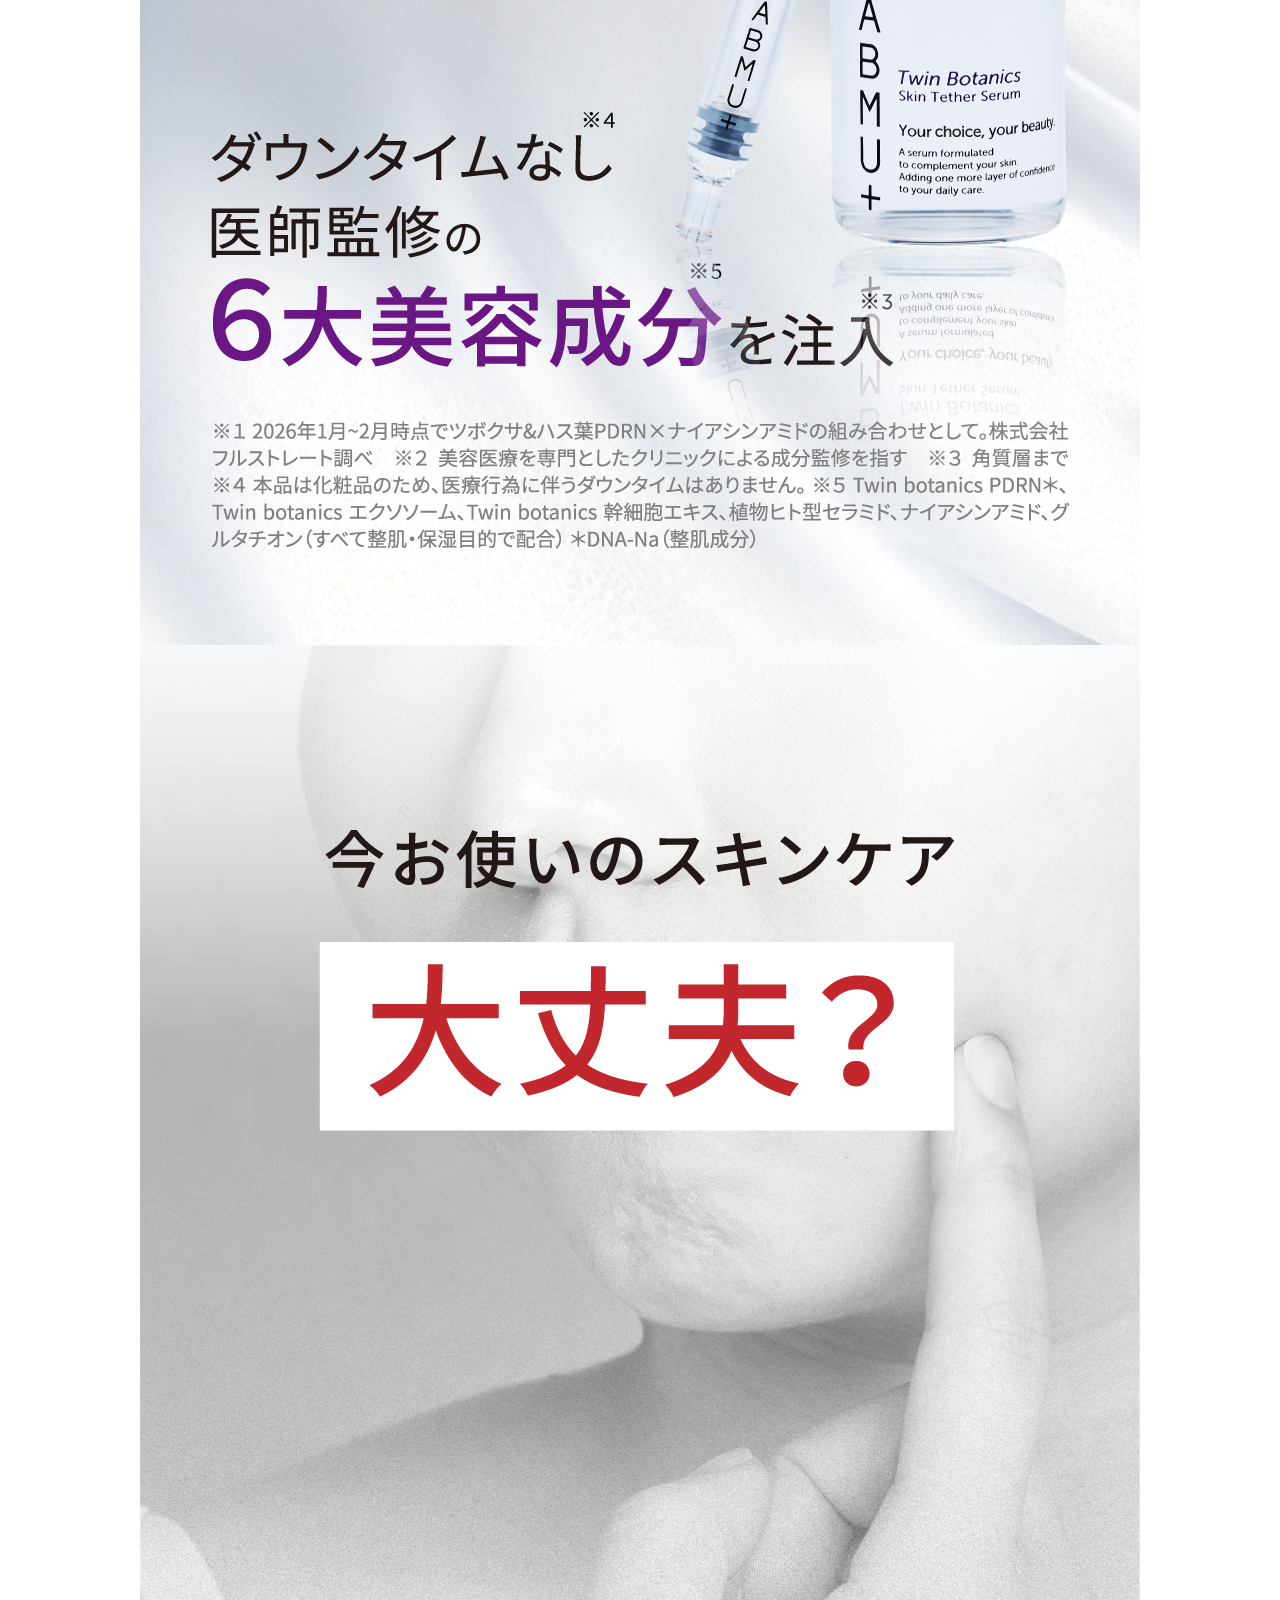
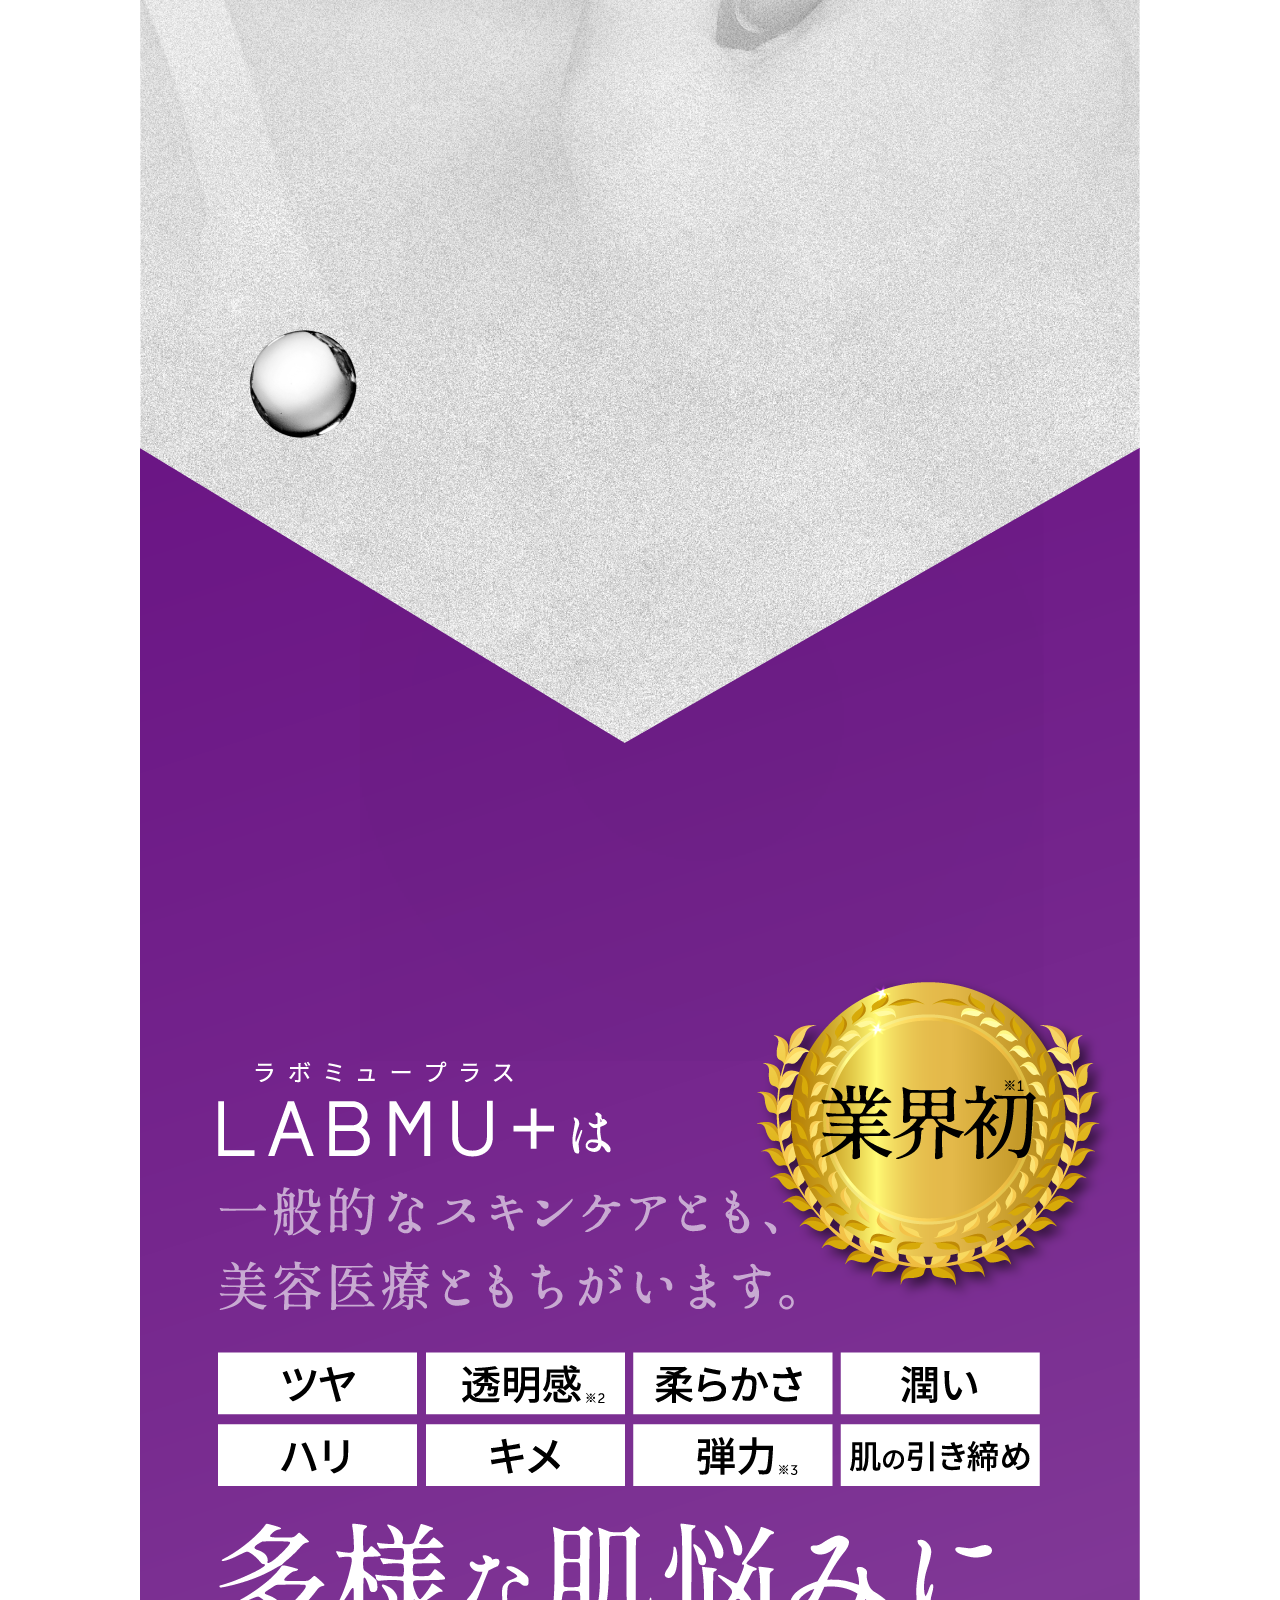
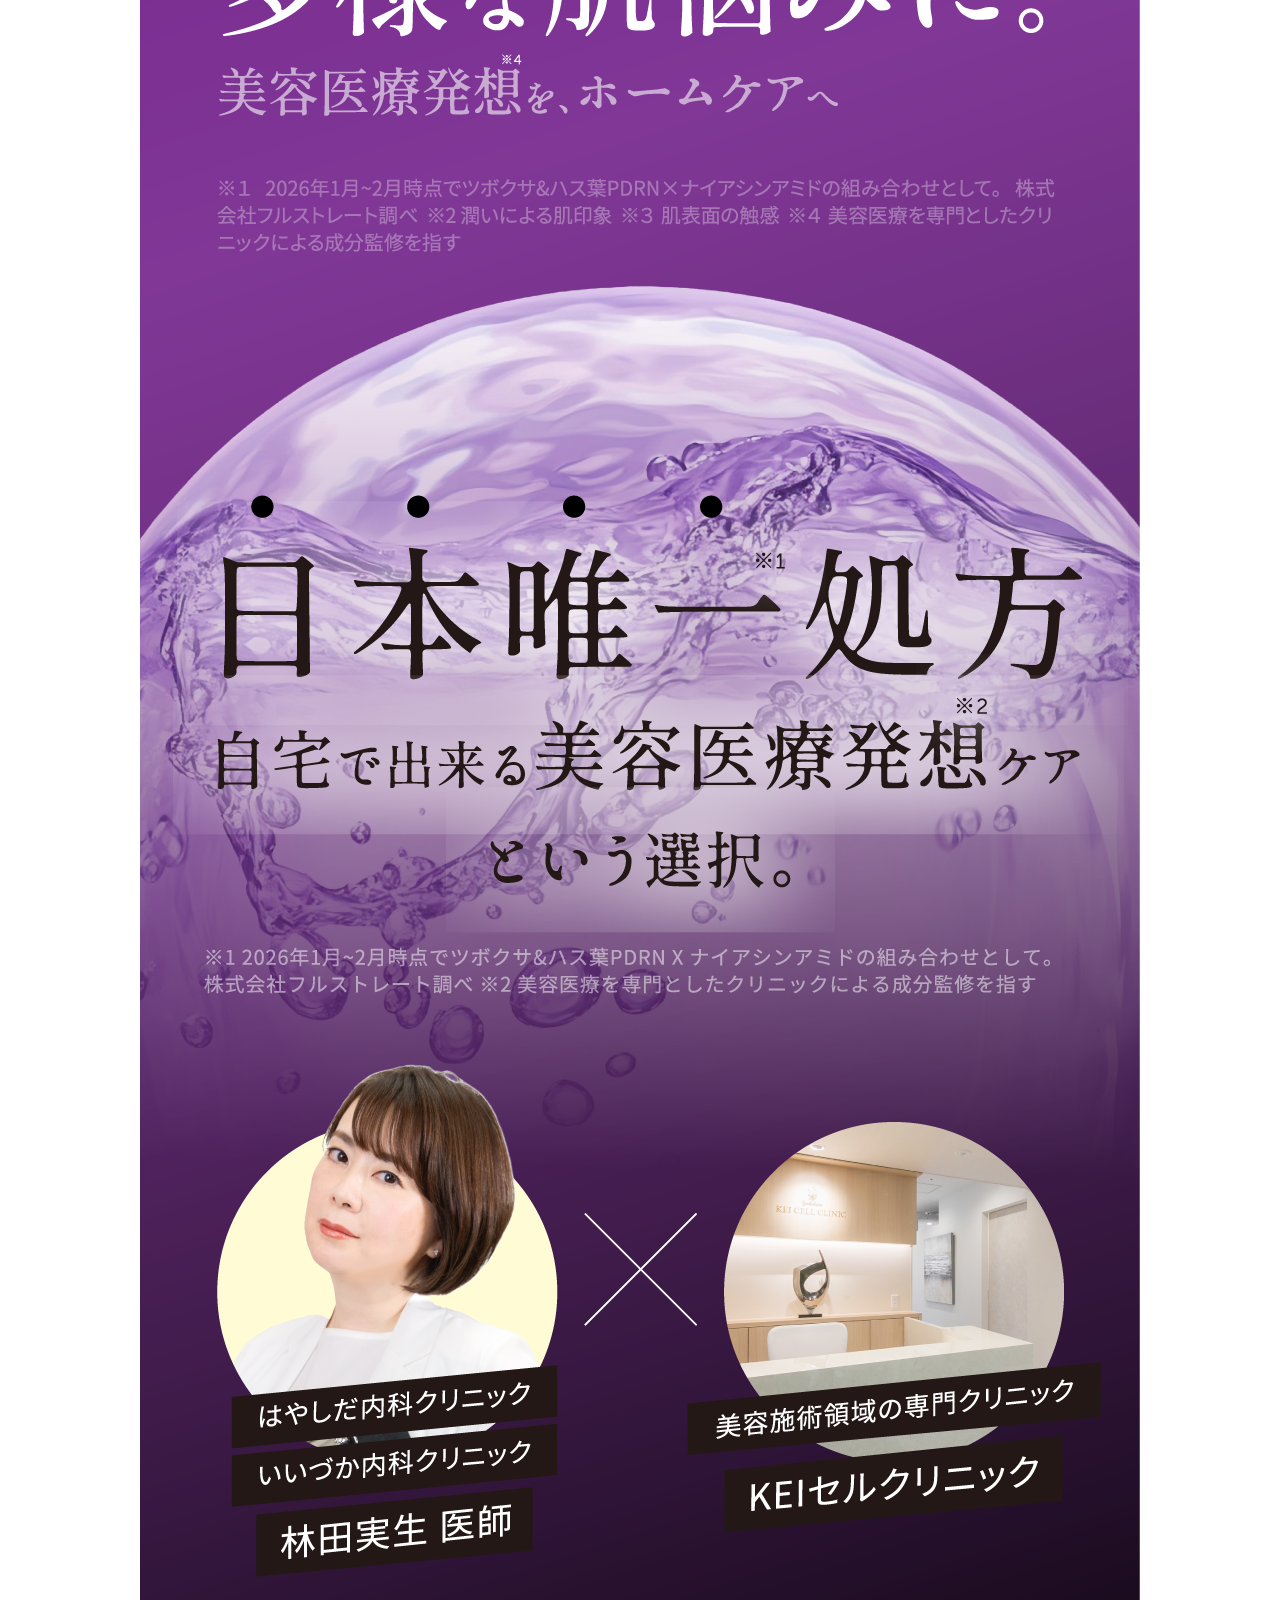
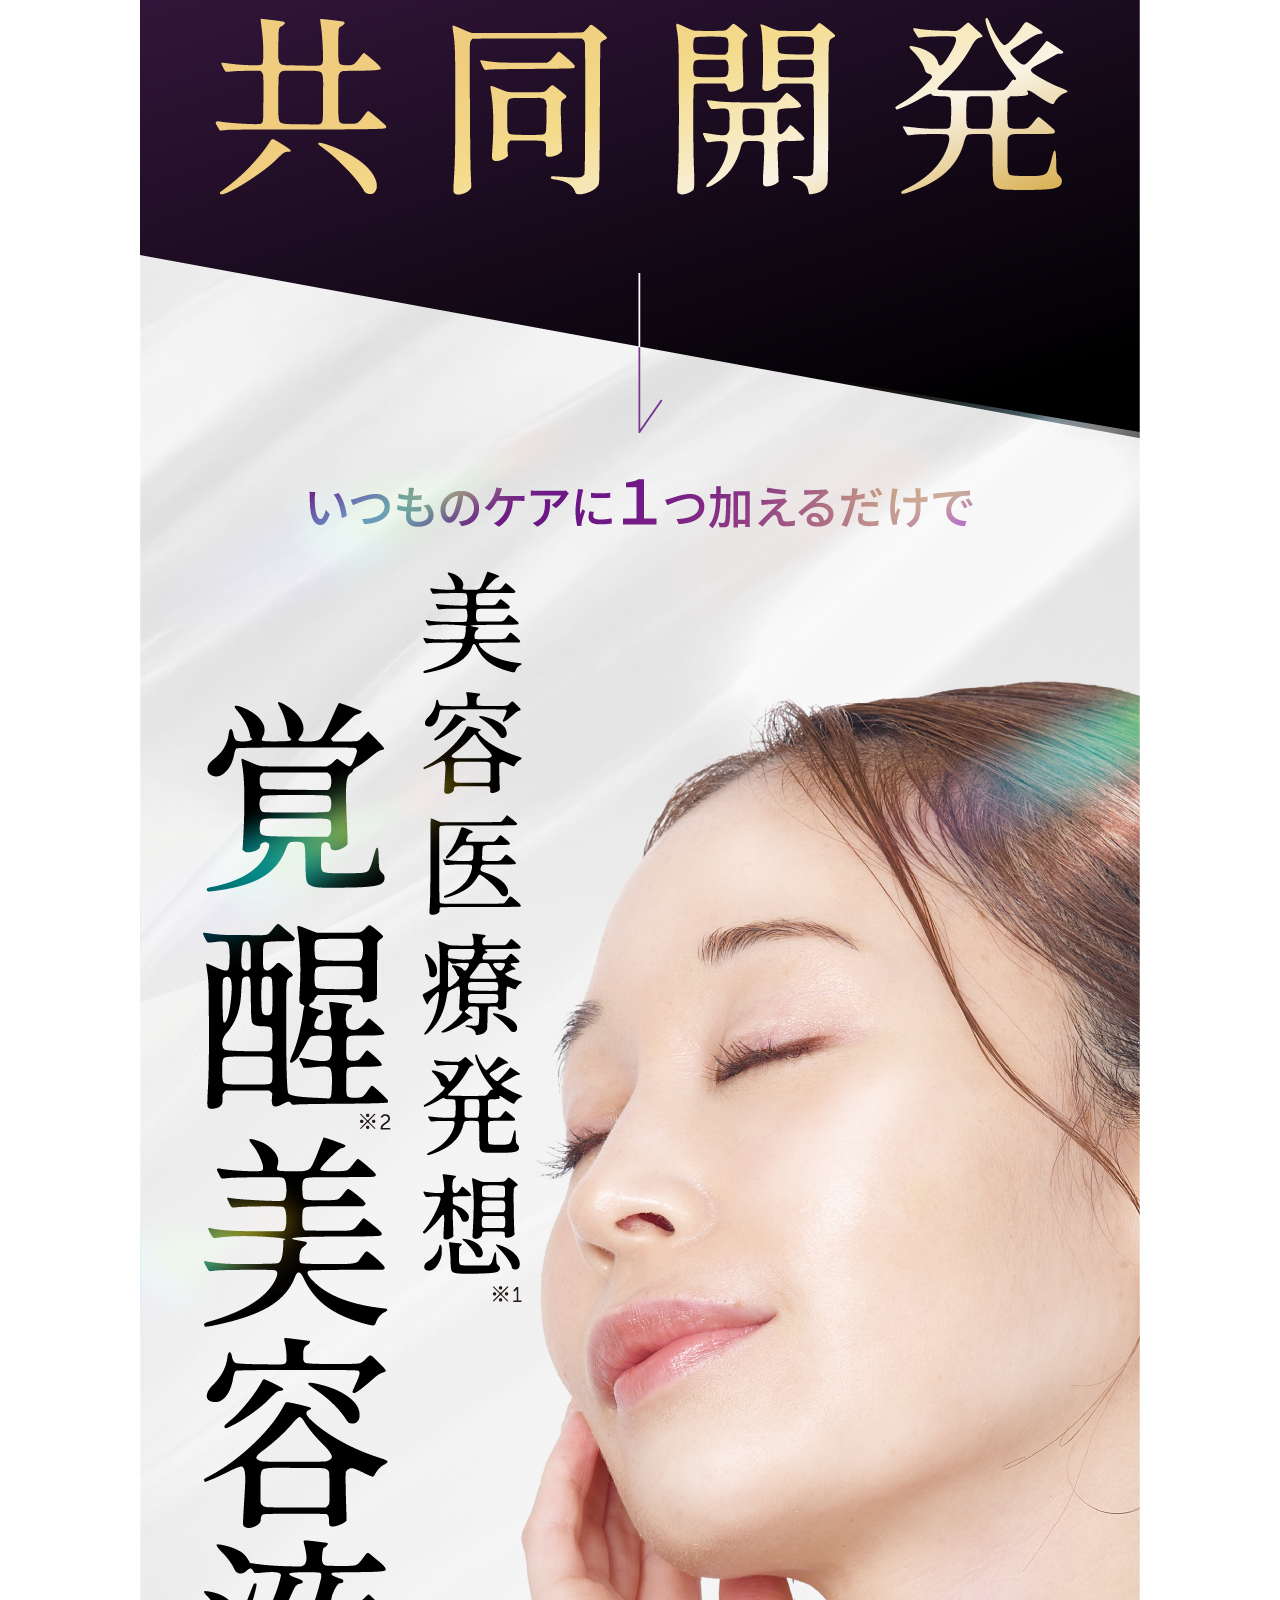
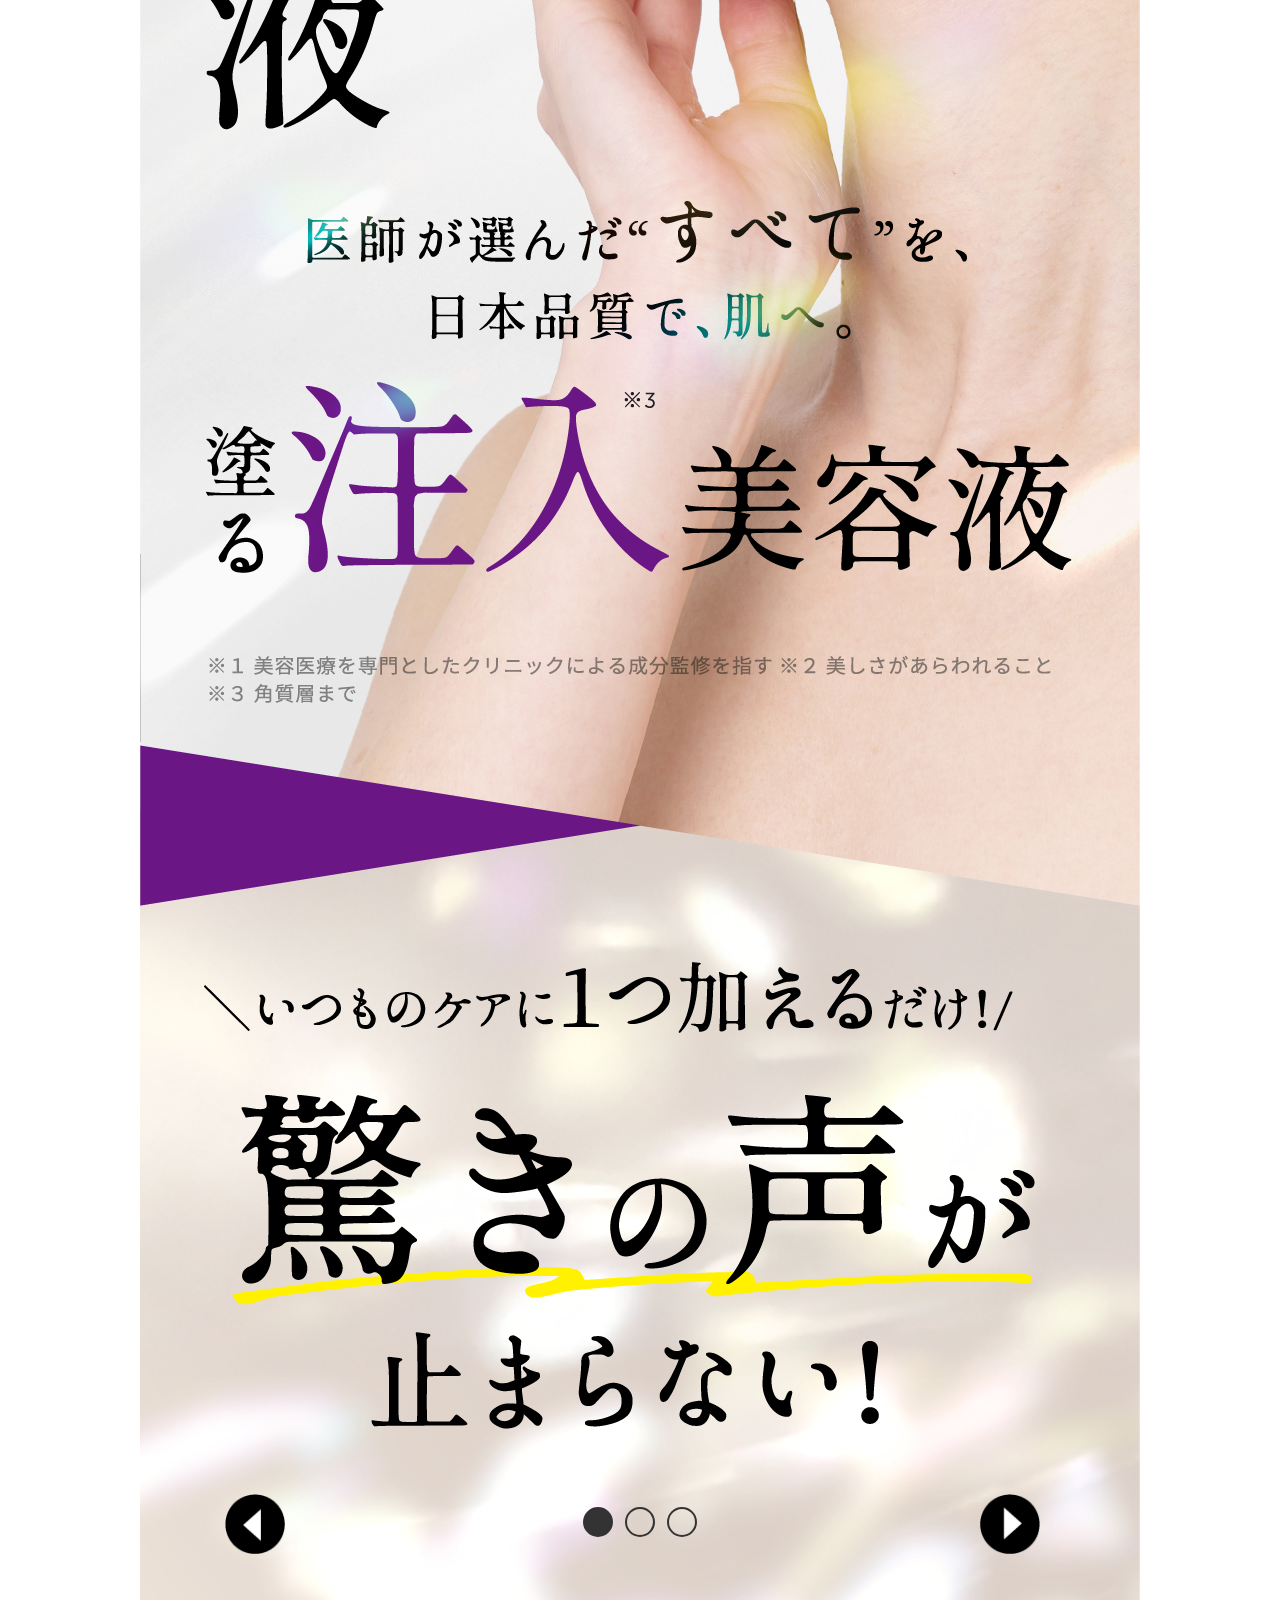
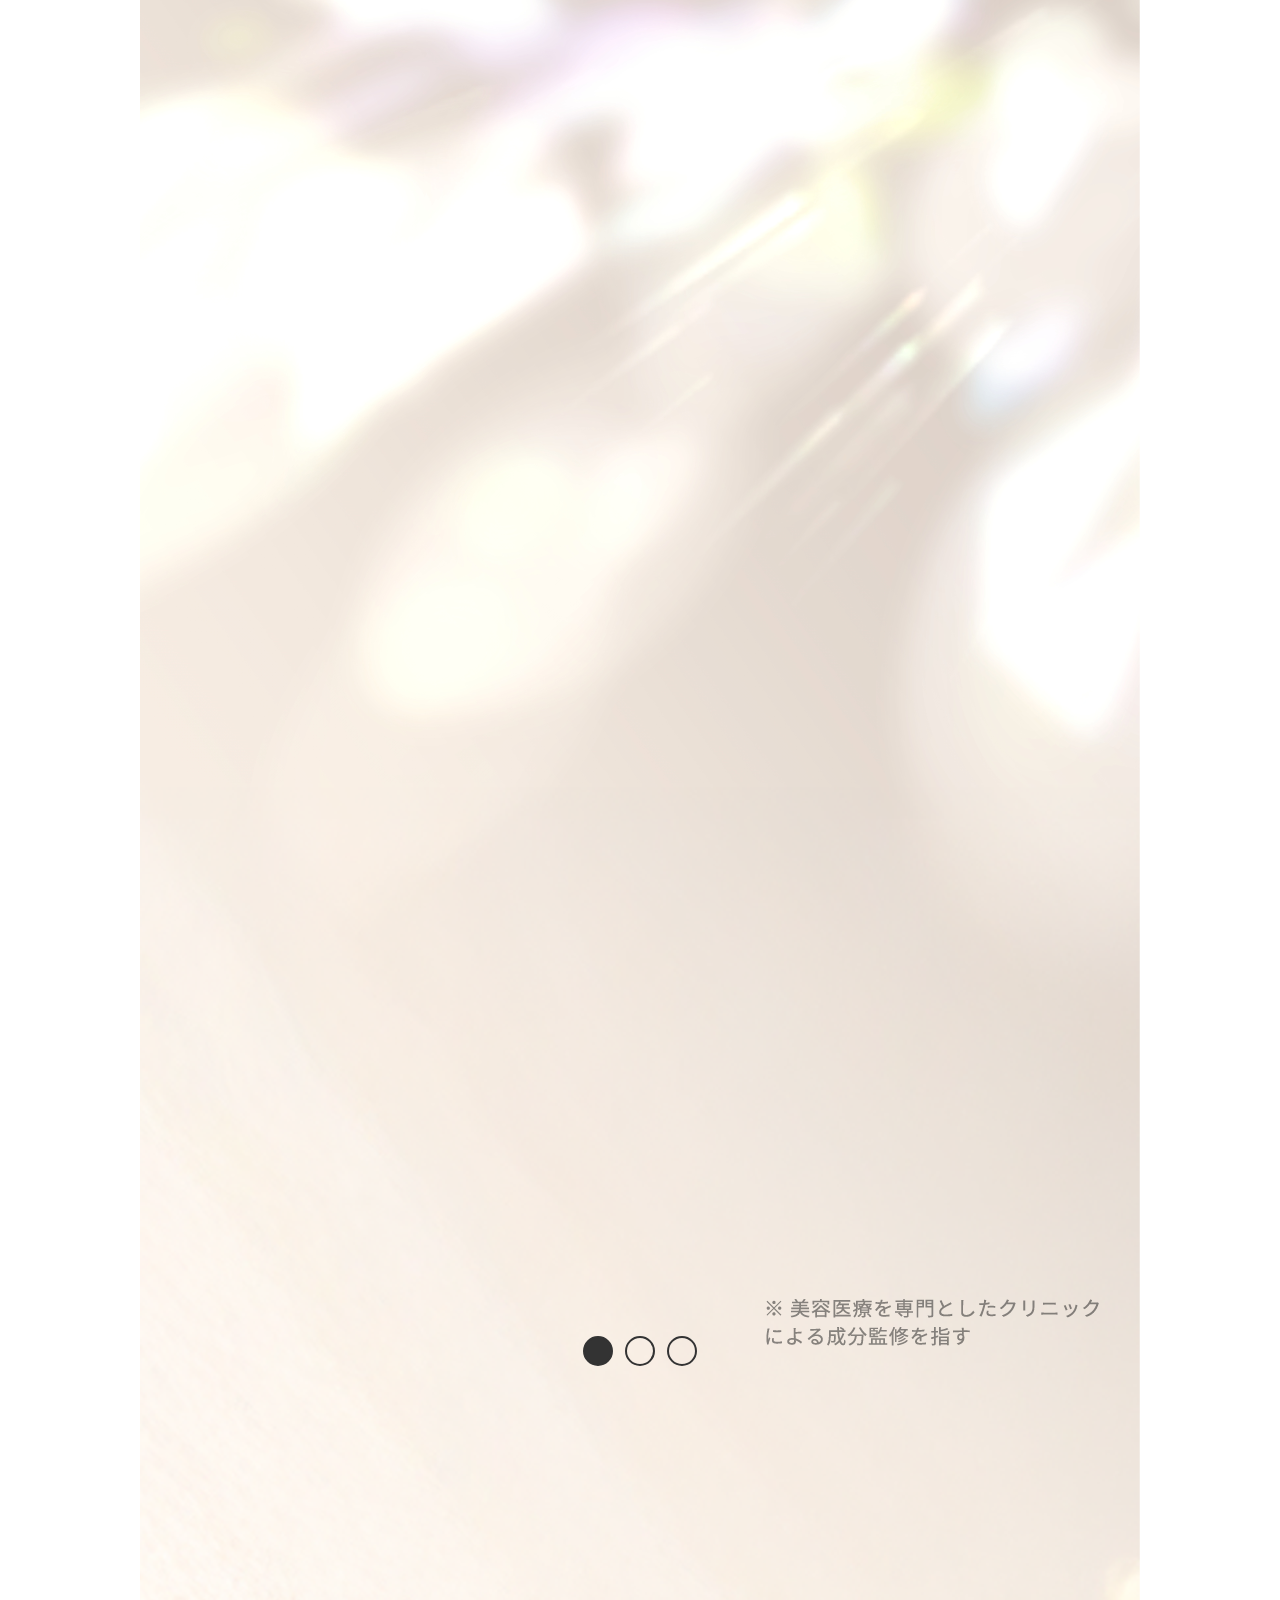
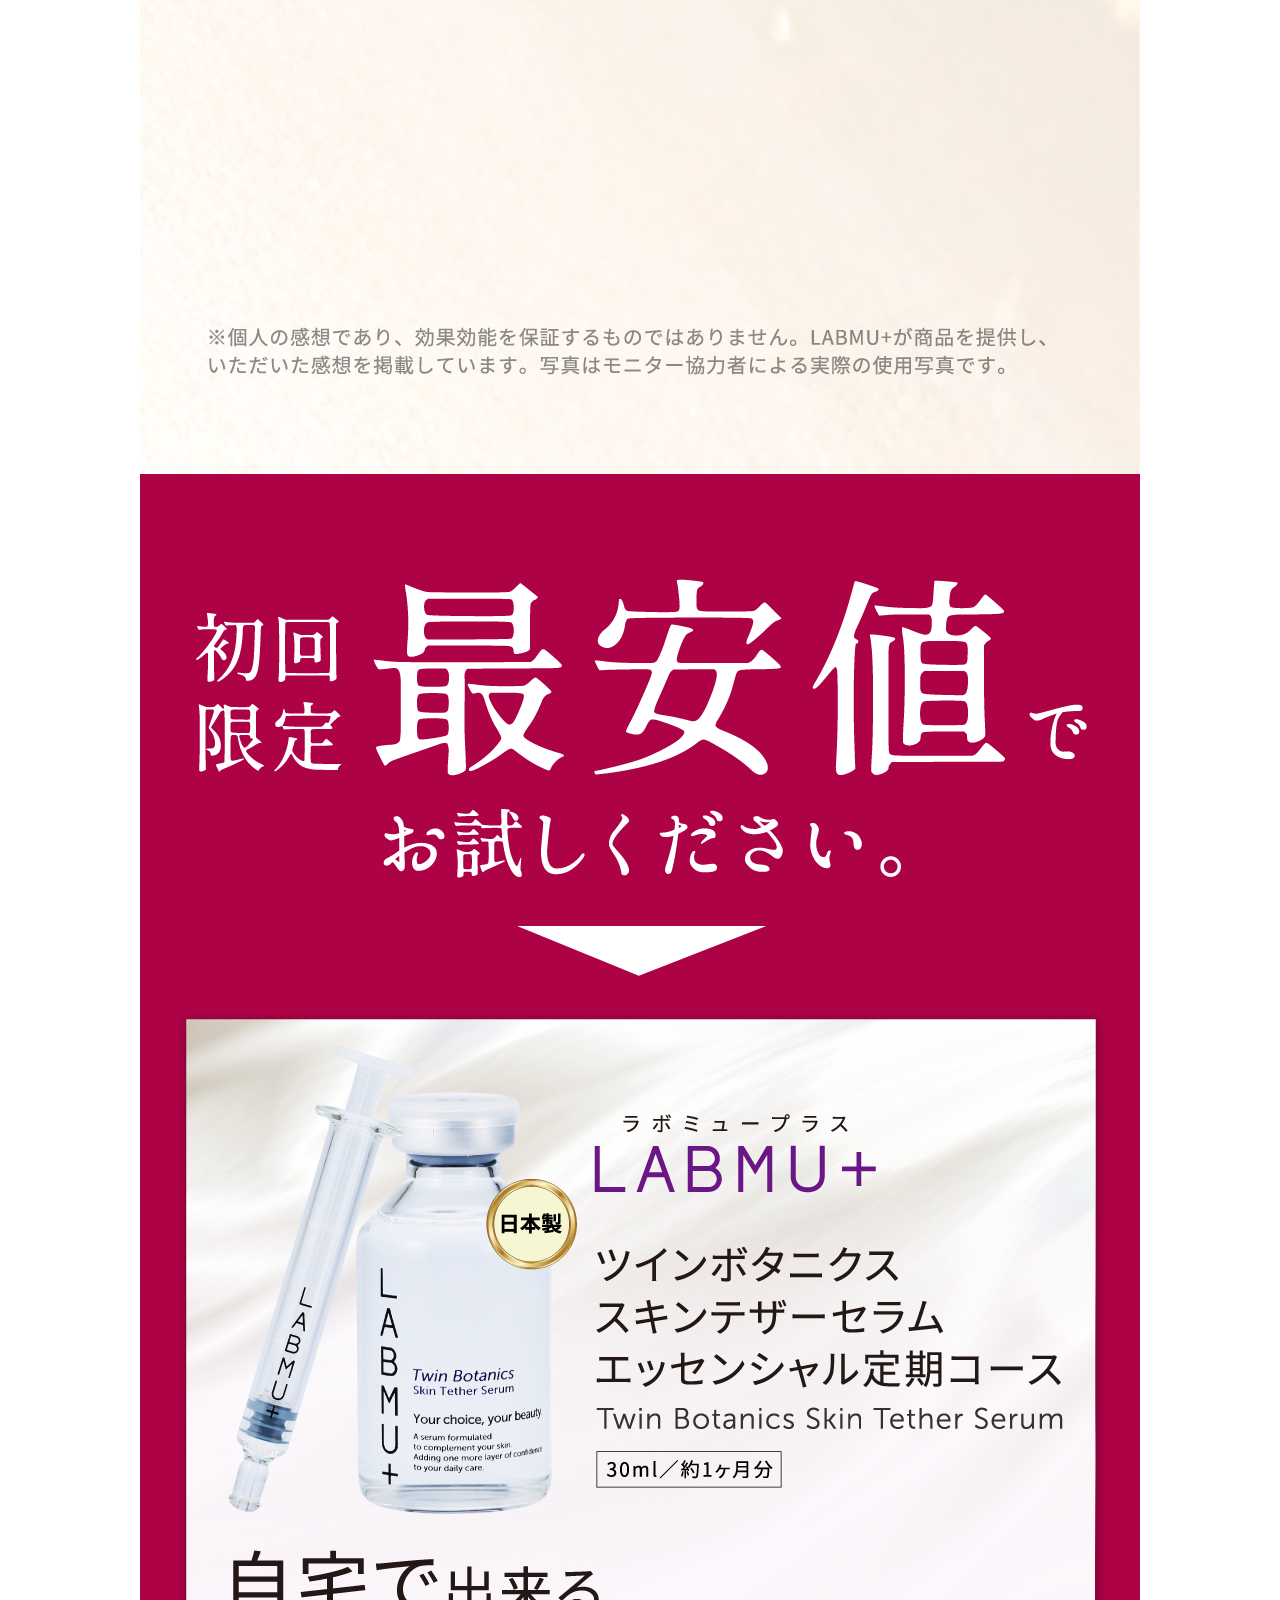
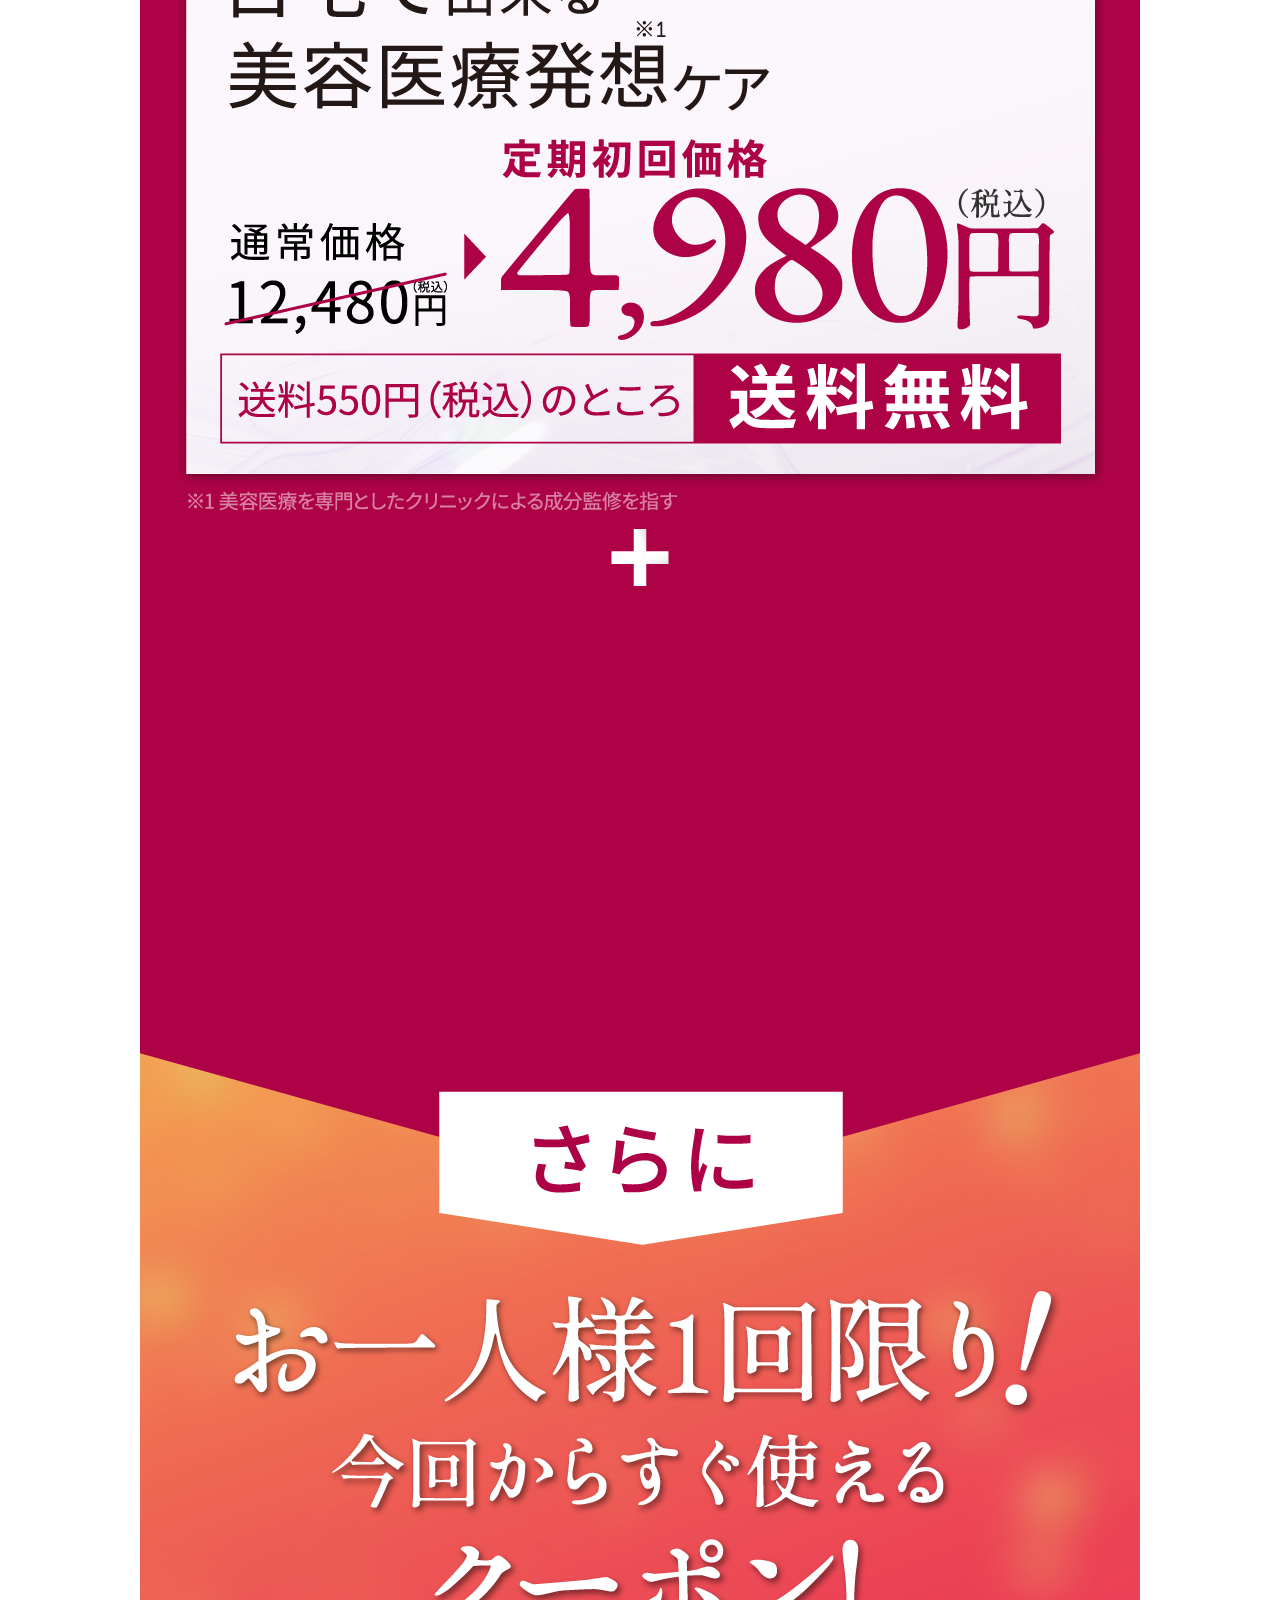
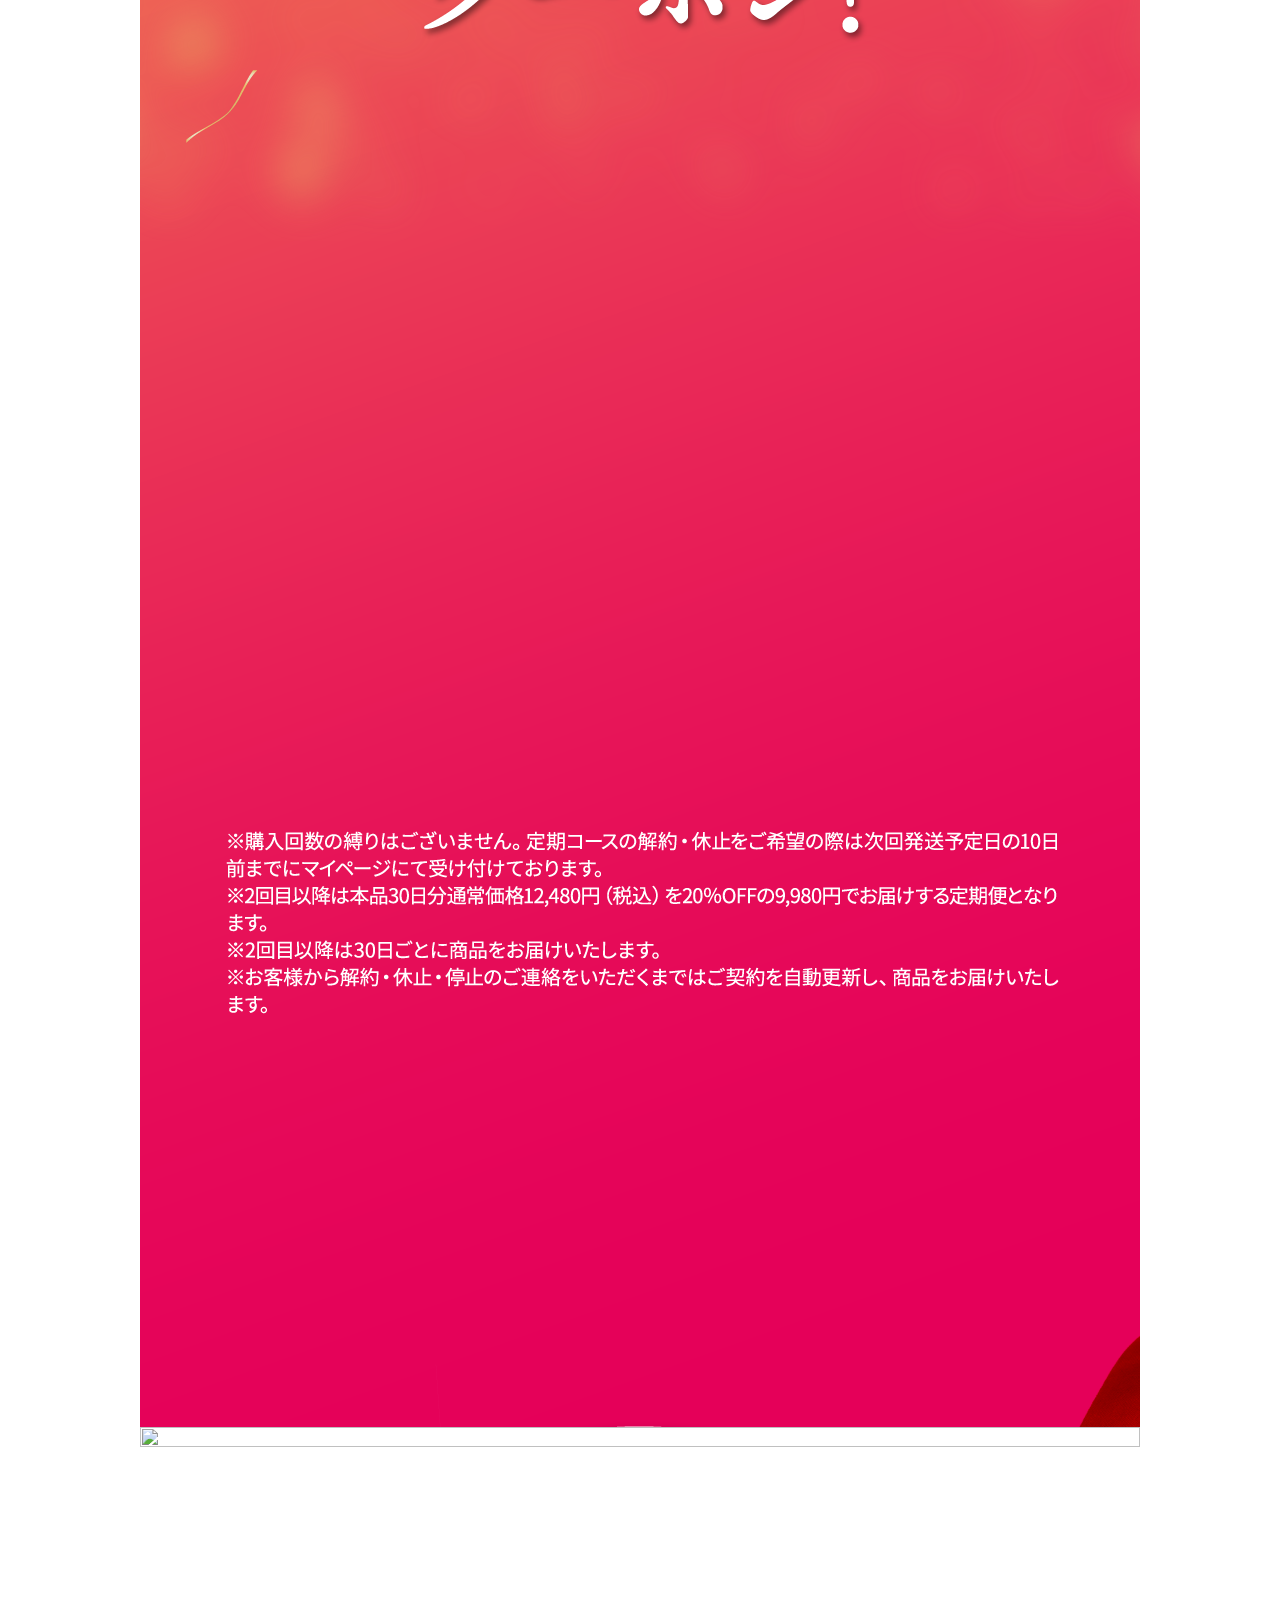
==== commit 96c4313a: "feat: 資料整理" ====
--- a/index copy.html
+++ b/index copy.html
@@ -1,318 +1,318 @@
-<!DOCTYPE html>
-<html lang="en">
-
-<head>
-    <meta charset="UTF-8">
-    <meta name="viewport" content="width=device-width, initial-scale=1.0">
-    <title>Document</title>
-    <!--描述-->
-    <meta name="description" content="">
-    <!--關鍵字-->
-    <meta name="keywords" content="">
-    <!--縮圖-->
-    <meta property="og:image" content="預覽圖 URL" />
-    <!--icon-->
-    <link rel="shortcut icon" href="icon圖片">
-
-
-    <!-- 【外部套件】CSS導入 S -->
-    <!-- jquery -->
-    <script src="https://code.jquery.com/jquery-3.6.0.min.js"></script>
-    <!-- /*畫面跳到指定位置*/ -->
-    <script>
-        $(document).ready(function () {
-            $("a.scrollLink").click(function (event) {
-                event.preventDefault();
-                $("html, body").animate(
-                    {
-                        /* 0 可以替換 $("class名稱(要記得加.)").height() 【header有需要固定在最上方時 使用這個👇】*/
-                        scrollTop: $($(this).attr("href")).offset().top - $("nav").height(),
-                        // 【header不用固定在最上方時 使用這個👇】
-                        // scrollTop: $($(this).attr("href")).offset().top - 0,
-                    },
-                    400
-                );
-            });
-        });
-    </script>
-    <!-- AOS -->
-    <link rel="stylesheet" href="https://unpkg.com/aos@2.3.1/dist/aos.css" />
-    <!-- font-Awesome -->
-    <link rel="stylesheet" href="https://cdnjs.cloudflare.com/ajax/libs/font-awesome/6.4.0/css/all.min.css"
-        integrity="sha512-iecdLmaskl7CVkqkXNQ/ZH/XLlvWZOJyj7Yy7tcenmpD1ypASozpmT/E0iPtmFIB46ZmdtAc9eNBvH0H/ZpiBw=="
-        crossorigin="anonymous" referrerpolicy="no-referrer" />
-    <!-- animate -->
-    <link rel="stylesheet" href="https://cdnjs.cloudflare.com/ajax/libs/animate.css/3.7.2/animate.min.css">
-    <!-- Link Swiper's CSS -->
-    <link rel="stylesheet" href="https://cdn.jsdelivr.net/npm/swiper@11/swiper-bundle.min.css" />
-
-    <!-- 【外部套件】CSS導入 E-->
-
-    <!-- CSS導入 S -->
-    <!-- 基礎設定 & 定位 -->
-    <link rel="stylesheet" href="css/all.css">
-    <!-- 導覽列 -->
-    <link rel="stylesheet" href="css/nav.css">
-    <!-- 其他 -->
-    <link rel="stylesheet" href="css/other.css">
-    <!-- 購物車 -->
-    <link rel="stylesheet" href="css/offer.css">
-    <!-- 動畫 -->
-    <link rel="stylesheet" href="css/animate.css">
-    <!-- swiper -->
-    <link rel="stylesheet" href="css/slide.css">
-    <!-- CSS導入 E-->
-</head>
-
-<body>
-    <nav>
-        <!-- 倒數計時S  不使用時就註解即可 -->
-        <div class="clock-container">活動截止：<span id="timer"></span></div>
-        <!-- 倒數計時E -->
-
-        <!-- 導覽列S -->
-        <!-- 請看導覽列模板 -->
-        <!-- 導覽列E -->
-    </nav>
-
-    <div class="wrap">
-        <section class="bg BG_01">
-            <div class="container relative">
-                <img class="lazy" data-src="./images/BG/BG_01.png" width="1000" height="151">
-            </div>
-        </section>
-        <section class="bg BG_02">
-            <div class="container relative">
-                <img class="lazy" data-src="./images/BG/BG_02.png" width="1000" height="2185">
-            </div>
-        </section>
-        <section class="bg BG_03">
-            <div class="container relative">
-                <img class="lazy" data-src="./images/BG/BG_03.png" width="1000" height="1403">
-            </div>
-        </section>
-        <section class="bg BG_04">
-            <div class="container relative">
-                <img class="lazy" data-src="./images/BG/BG_04.png" width="1000" height="3009">
-            </div>
-        </section>
-        <section class="bg BG_05">
-            <div class="container relative">
-                <img class="lazy" data-src="./images/BG/BG_05.png" width="1000" height="2168">
-            </div>
-        </section>
-        <section class="bg BG_06">
-            <div class="container relative">
-                <img class="lazy" data-src="./images/BG/BG_06.png" width="1000" height="2144">
-                <!-- 輪播圖 S -->
-                <div class="absolute thing06-1">
-                    <!-- Swiper -->
-                    <div class="swiper mySwiper">
-                        <div class="swiper-wrapper">
-                            <!-- 自由編輯區 S -->
-                            <div class="swiper-slide">
-                                <img src="./images/slide01-1.png" alt="">
-                            </div>
-                            <div class="swiper-slide">
-                                <img src="./images/slide01-2.png" alt="">
-                            </div>
-                            <div class="swiper-slide">
-                                <img src="./images/slide01-3.png" alt="">
-                            </div>
-                            <div class="swiper-slide">
-                                <img src="./images/slide01-1.png" alt="">
-                            </div>
-                            <div class="swiper-slide">
-                                <img src="./images/slide01-2.png" alt="">
-                            </div>
-                            <div class="swiper-slide">
-                                <img src="./images/slide01-3.png" alt="">
-                            </div>
-                            <!-- 自由編輯區 E -->
-                        </div>
-                    </div>
-                    <div class="swiper-button-next swiperBtnR"></div>
-                    <div class="swiper-button-prev swiperBtnL"></div>
-                    <div class="swiper-pagination"></div>
-                </div>
-                <!-- 輪播圖 E -->
-            </div>
-        </section>
-        <section class="bg BG_07">
-            <div class="container relative">
-                <img class="lazy" data-src="./images/BG/BG_07.png" width="1000" height="705">
-                <!-- 輪播圖 S -->
-                <div class="absolute thing07-1">
-                    <!-- Swiper -->
-                    <div class="swiper mySwiper2">
-                        <div class="swiper-wrapper">
-                            <!-- 自由編輯區 S -->
-                            <div class="swiper-slide">
-                                <img src="./images/slide02-1.png" alt="">
-                            </div>
-                            <div class="swiper-slide">
-                                <img src="./images/slide02-2.png" alt="">
-                            </div>
-                            <div class="swiper-slide">
-                                <img src="./images/slide02-3.png" alt="">
-                            </div>
-                            <div class="swiper-slide">
-                                <img src="./images/slide02-1.png" alt="">
-                            </div>
-                            <div class="swiper-slide">
-                                <img src="./images/slide02-2.png" alt="">
-                            </div>
-                            <div class="swiper-slide">
-                                <img src="./images/slide02-3.png" alt="">
-                            </div>
-                            <!-- 自由編輯區 E -->
-                        </div>
-                    </div>
-                    <!-- <div class="swiper-button-next swiperBtnR"></div>
-                    <div class="swiper-button-prev swiperBtnL"></div> -->
-                    <div class="swiper-pagination"></div>
-                </div>
-                <!-- 輪播圖 E -->
-            </div>
-        </section>
-        <section class="bg BG_08">
-            <div class="container relative">
-                <img class="lazy" data-src="./images/BG/BG_08.png" width="1000" height="2178">
-            </div>
-        </section>
-        <section class="bg BG_09">
-            <div class="container relative">
-                <img class="lazy" data-src="./images/BG/BG_09.png" width="1000" height="1974">
-            </div>
-        </section>
-        <section class="bg BG_10">
-            <div class="container relative">
-                <img class="lazy" data-src="./images/BG/BG_10.jpg" width="1000" height="1135">
-            </div>
-        </section>s
-
-        <!-- 收合S -->
-        <section class="bg4">
-            <div class="container relative">
-                <!-- img 放入 底圖 -->
-                <img class="lazy" data-src="https://fakeimg.pl/1000x1000/" alt="" width="1000" height="">
-                <p onclick="scrollShow('.QA1')"
-                    style="cursor: pointer; font-size: 50px; background-color: #000; color:#fff; border-radius: 5px; padding: 1%; position: absolute; top: 5%; left: 25%;">
-                    我是收合按鈕</p>
-            </div>
-        </section>
-
-        <section class="QA1 close_img">
-            <div class="container">
-                <div class="" style="height: 1000px; background-color: red;"></div>
-            </div>
-        </section>
-
-        <section class="bg4">
-            <div class="container relative">
-                <!-- img 放入 底圖 -->
-                <img class="lazy" data-src="https://fakeimg.pl/1000x1000/" alt="" width="1000" height="">
-
-                <!-- 彈跳視窗【按鈕】 -->
-                <p onclick="popUpShow('.pop01')"
-                    style="cursor: pointer; font-size: 50px; background-color: #000; color:#fff; border-radius: 5px; padding: 1%; position: absolute; top: 5%; left: 25%;">
-                    我是POPshow按鈕</p>
-
-
-            </div>
-        </section>
-
-
-
-
-    </div>
-    <!-- 彈跳視窗【結構】S -->
-    <section class="popBG  pop01">
-        <div class="popContainer relative">
-            <div class="xmarkControl">
-                <i class="fa-solid fa-xmark  js-xmark" onclick="popUpClose('.pop01')"></i>
-
-            </div>
-            <!-- 自由編輯區 S -->
-            <div class="box1" style="height: 500px;background: red;"></div>
-            <div class="box1" style="height: 500px;background: green;"></div>
-            <div class="box1" style="height: 500px;background: peru;"></div>
-            <!-- 自由編輯區 E -->
-        </div>
-    </section>
-    <!-- 彈跳視窗【結構】E -->
-
-
-
-
-
-
-
-
-    <!-- 【外部套件】JS導入 S -->
-    <!-- GSAP -->
-    <script src="https://cdn.jsdelivr.net/npm/gsap@3.14.1/dist/gsap.min.js"></script>
-    <!-- WOW -->
-    <script src="https://cdnjs.cloudflare.com/ajax/libs/wow/1.1.2/wow.min.js"></script>
-    <script>new WOW().init();</script>
-    <!-- AOS -->
-    <script src="https://unpkg.com/aos@2.3.1/dist/aos.js"></script>
-    <script>
-        AOS.init({
-            // Settings that can be overridden on per-element basis, by `data-aos-*` attributes:
-            offset: 120, // offset (in px) from the original trigger point
-            delay: 0, // values from 0 to 3000, with step 50ms
-            duration: 400, // values from 0 to 3000, with step 50ms
-            easing: 'ease', // default easing for AOS animations
-            once: false, // whether animation should happen only once - while scrolling down
-            mirror: false, // whether elements should animate out while scrolling past them
-            anchorPlacement: 'top-bottom', // defines which position of the element regarding to window should trigger the animation
-        });
-    </script>
-
-    <!-- Swiper JS -->
-    <script src="https://cdn.jsdelivr.net/npm/swiper@11/swiper-bundle.min.js"></script>
-
-   
-        
-    <!-- 【外部套件】JS導入 E-->
-
-    <!-- JS導入 S -->
-
-    <!-- 圖片加載延遲 -->
-    <script src="js/lazy.js"></script>
-
-    <!-- 倒數計時  -->
-    <script src="js/clock.js"></script>
-
-    <!-- CTA -->
-    <script>
-        let CTAdata = {
-            variation: 1,//有3種模式請看Notion
-            href: "可以輸入網址 或 #ID",
-            lnkID: "lnk_99",
-            pastr: "LP名稱 EX:QQ01",
-            // spImg: "手機顯示圖片",
-            spImg: "https://fakeimg.pl/1000x250/",
-            // pcImg: "電腦顯示圖片",
-            pcImg: "https://fakeimg.pl/250x250/",
-        }
-    </script>
-    <!-- 不使用時就註解【下方】即可 -->
-    <!-- <script src="js/CTA.js"></script> -->
-
-    <!-- 若要設定時間來控制CTA，請使用下方的【CTA_control.js】 
-        上方的【務必註解】只能兩者擇一來使用 -->
-    <!-- <script src="js/CTA_control.js"></script> -->
-
-    <!-- 輪播圖 -->
-    <script src="js/slide.js"></script>
-    <!-- 其他設定 -->
-    <script src="js/all.js"></script>
-    <!-- JS導入 E -->
-
-
-
-</body>
-
+<!DOCTYPE html>
+<html lang="en">
+
+<head>
+    <meta charset="UTF-8">
+    <meta name="viewport" content="width=device-width, initial-scale=1.0">
+    <title>Document</title>
+    <!--描述-->
+    <meta name="description" content="">
+    <!--關鍵字-->
+    <meta name="keywords" content="">
+    <!--縮圖-->
+    <meta property="og:image" content="預覽圖 URL" />
+    <!--icon-->
+    <link rel="shortcut icon" href="icon圖片">
+
+
+    <!-- 【外部套件】CSS導入 S -->
+    <!-- jquery -->
+    <script src="https://code.jquery.com/jquery-3.6.0.min.js"></script>
+    <!-- /*畫面跳到指定位置*/ -->
+    <script>
+        $(document).ready(function () {
+            $("a.scrollLink").click(function (event) {
+                event.preventDefault();
+                $("html, body").animate(
+                    {
+                        /* 0 可以替換 $("class名稱(要記得加.)").height() 【header有需要固定在最上方時 使用這個👇】*/
+                        scrollTop: $($(this).attr("href")).offset().top - $("nav").height(),
+                        // 【header不用固定在最上方時 使用這個👇】
+                        // scrollTop: $($(this).attr("href")).offset().top - 0,
+                    },
+                    400
+                );
+            });
+        });
+    </script>
+    <!-- AOS -->
+    <link rel="stylesheet" href="https://unpkg.com/aos@2.3.1/dist/aos.css" />
+    <!-- font-Awesome -->
+    <link rel="stylesheet" href="https://cdnjs.cloudflare.com/ajax/libs/font-awesome/6.4.0/css/all.min.css"
+        integrity="sha512-iecdLmaskl7CVkqkXNQ/ZH/XLlvWZOJyj7Yy7tcenmpD1ypASozpmT/E0iPtmFIB46ZmdtAc9eNBvH0H/ZpiBw=="
+        crossorigin="anonymous" referrerpolicy="no-referrer" />
+    <!-- animate -->
+    <link rel="stylesheet" href="https://cdnjs.cloudflare.com/ajax/libs/animate.css/3.7.2/animate.min.css">
+    <!-- Link Swiper's CSS -->
+    <link rel="stylesheet" href="https://cdn.jsdelivr.net/npm/swiper@11/swiper-bundle.min.css" />
+
+    <!-- 【外部套件】CSS導入 E-->
+
+    <!-- CSS導入 S -->
+    <!-- 基礎設定 & 定位 -->
+    <link rel="stylesheet" href="css/all.css">
+    <!-- 導覽列 -->
+    <link rel="stylesheet" href="css/nav.css">
+    <!-- 其他 -->
+    <link rel="stylesheet" href="css/other.css">
+    <!-- 購物車 -->
+    <link rel="stylesheet" href="css/offer.css">
+    <!-- 動畫 -->
+    <link rel="stylesheet" href="css/animate.css">
+    <!-- swiper -->
+    <link rel="stylesheet" href="css/slide.css">
+    <!-- CSS導入 E-->
+</head>
+
+<body>
+    <nav>
+        <!-- 倒數計時S  不使用時就註解即可 -->
+        <div class="clock-container">活動截止：<span id="timer"></span></div>
+        <!-- 倒數計時E -->
+
+        <!-- 導覽列S -->
+        <!-- 請看導覽列模板 -->
+        <!-- 導覽列E -->
+    </nav>
+
+    <div class="wrap">
+        <section class="bg BG_01">
+            <div class="container relative">
+                <img class="lazy" data-src="./images/BG/BG_01.png" width="1000" height="151">
+            </div>
+        </section>
+        <section class="bg BG_02">
+            <div class="container relative">
+                <img class="lazy" data-src="./images/BG/BG_02.png" width="1000" height="2185">
+            </div>
+        </section>
+        <section class="bg BG_03">
+            <div class="container relative">
+                <img class="lazy" data-src="./images/BG/BG_03.png" width="1000" height="1403">
+            </div>
+        </section>
+        <section class="bg BG_04">
+            <div class="container relative">
+                <img class="lazy" data-src="./images/BG/BG_04.png" width="1000" height="3009">
+            </div>
+        </section>
+        <section class="bg BG_05">
+            <div class="container relative">
+                <img class="lazy" data-src="./images/BG/BG_05.png" width="1000" height="2168">
+            </div>
+        </section>
+        <section class="bg BG_06">
+            <div class="container relative">
+                <img class="lazy" data-src="./images/BG/BG_06.png" width="1000" height="2144">
+                <!-- 輪播圖 S -->
+                <div class="absolute thing06-1">
+                    <!-- Swiper -->
+                    <div class="swiper mySwiper">
+                        <div class="swiper-wrapper">
+                            <!-- 自由編輯區 S -->
+                            <div class="swiper-slide">
+                                <img src="./images/slide01-1.png" alt="">
+                            </div>
+                            <div class="swiper-slide">
+                                <img src="./images/slide01-2.png" alt="">
+                            </div>
+                            <div class="swiper-slide">
+                                <img src="./images/slide01-3.png" alt="">
+                            </div>
+                            <div class="swiper-slide">
+                                <img src="./images/slide01-1.png" alt="">
+                            </div>
+                            <div class="swiper-slide">
+                                <img src="./images/slide01-2.png" alt="">
+                            </div>
+                            <div class="swiper-slide">
+                                <img src="./images/slide01-3.png" alt="">
+                            </div>
+                            <!-- 自由編輯區 E -->
+                        </div>
+                    </div>
+                    <div class="swiper-button-next swiperBtnR"></div>
+                    <div class="swiper-button-prev swiperBtnL"></div>
+                    <div class="swiper-pagination"></div>
+                </div>
+                <!-- 輪播圖 E -->
+            </div>
+        </section>
+        <section class="bg BG_07">
+            <div class="container relative">
+                <img class="lazy" data-src="./images/BG/BG_07.png" width="1000" height="705">
+                <!-- 輪播圖 S -->
+                <div class="absolute thing07-1">
+                    <!-- Swiper -->
+                    <div class="swiper mySwiper2">
+                        <div class="swiper-wrapper">
+                            <!-- 自由編輯區 S -->
+                            <div class="swiper-slide">
+                                <img src="./images/slide02-1.png" alt="">
+                            </div>
+                            <div class="swiper-slide">
+                                <img src="./images/slide02-2.png" alt="">
+                            </div>
+                            <div class="swiper-slide">
+                                <img src="./images/slide02-3.png" alt="">
+                            </div>
+                            <div class="swiper-slide">
+                                <img src="./images/slide02-1.png" alt="">
+                            </div>
+                            <div class="swiper-slide">
+                                <img src="./images/slide02-2.png" alt="">
+                            </div>
+                            <div class="swiper-slide">
+                                <img src="./images/slide02-3.png" alt="">
+                            </div>
+                            <!-- 自由編輯區 E -->
+                        </div>
+                    </div>
+                    <!-- <div class="swiper-button-next swiperBtnR"></div>
+                    <div class="swiper-button-prev swiperBtnL"></div> -->
+                    <div class="swiper-pagination"></div>
+                </div>
+                <!-- 輪播圖 E -->
+            </div>
+        </section>
+        <section class="bg BG_08">
+            <div class="container relative">
+                <img class="lazy" data-src="./images/BG/BG_08.png" width="1000" height="2178">
+            </div>
+        </section>
+        <section class="bg BG_09">
+            <div class="container relative">
+                <img class="lazy" data-src="./images/BG/BG_09.png" width="1000" height="1974">
+            </div>
+        </section>
+        <section class="bg BG_10">
+            <div class="container relative">
+                <img class="lazy" data-src="./images/BG/BG_10.jpg" width="1000" height="1135">
+            </div>
+        </section>s
+
+        <!-- 收合S -->
+        <section class="bg4">
+            <div class="container relative">
+                <!-- img 放入 底圖 -->
+                <img class="lazy" data-src="https://fakeimg.pl/1000x1000/" alt="" width="1000" height="">
+                <p onclick="scrollShow('.QA1')"
+                    style="cursor: pointer; font-size: 50px; background-color: #000; color:#fff; border-radius: 5px; padding: 1%; position: absolute; top: 5%; left: 25%;">
+                    我是收合按鈕</p>
+            </div>
+        </section>
+
+        <section class="QA1 close_img">
+            <div class="container">
+                <div class="" style="height: 1000px; background-color: red;"></div>
+            </div>
+        </section>
+
+        <section class="bg4">
+            <div class="container relative">
+                <!-- img 放入 底圖 -->
+                <img class="lazy" data-src="https://fakeimg.pl/1000x1000/" alt="" width="1000" height="">
+
+                <!-- 彈跳視窗【按鈕】 -->
+                <p onclick="popUpShow('.pop01')"
+                    style="cursor: pointer; font-size: 50px; background-color: #000; color:#fff; border-radius: 5px; padding: 1%; position: absolute; top: 5%; left: 25%;">
+                    我是POPshow按鈕</p>
+
+
+            </div>
+        </section>
+
+
+
+
+    </div>
+    <!-- 彈跳視窗【結構】S -->
+    <section class="popBG  pop01">
+        <div class="popContainer relative">
+            <div class="xmarkControl">
+                <i class="fa-solid fa-xmark  js-xmark" onclick="popUpClose('.pop01')"></i>
+
+            </div>
+            <!-- 自由編輯區 S -->
+            <div class="box1" style="height: 500px;background: red;"></div>
+            <div class="box1" style="height: 500px;background: green;"></div>
+            <div class="box1" style="height: 500px;background: peru;"></div>
+            <!-- 自由編輯區 E -->
+        </div>
+    </section>
+    <!-- 彈跳視窗【結構】E -->
+
+
+
+
+
+
+
+
+    <!-- 【外部套件】JS導入 S -->
+    <!-- GSAP -->
+    <script src="https://cdn.jsdelivr.net/npm/gsap@3.14.1/dist/gsap.min.js"></script>
+    <!-- WOW -->
+    <script src="https://cdnjs.cloudflare.com/ajax/libs/wow/1.1.2/wow.min.js"></script>
+    <script>new WOW().init();</script>
+    <!-- AOS -->
+    <script src="https://unpkg.com/aos@2.3.1/dist/aos.js"></script>
+    <script>
+        AOS.init({
+            // Settings that can be overridden on per-element basis, by `data-aos-*` attributes:
+            offset: 120, // offset (in px) from the original trigger point
+            delay: 0, // values from 0 to 3000, with step 50ms
+            duration: 400, // values from 0 to 3000, with step 50ms
+            easing: 'ease', // default easing for AOS animations
+            once: false, // whether animation should happen only once - while scrolling down
+            mirror: false, // whether elements should animate out while scrolling past them
+            anchorPlacement: 'top-bottom', // defines which position of the element regarding to window should trigger the animation
+        });
+    </script>
+
+    <!-- Swiper JS -->
+    <script src="https://cdn.jsdelivr.net/npm/swiper@11/swiper-bundle.min.js"></script>
+
+   
+        
+    <!-- 【外部套件】JS導入 E-->
+
+    <!-- JS導入 S -->
+
+    <!-- 圖片加載延遲 -->
+    <script src="js/lazy.js"></script>
+
+    <!-- 倒數計時  -->
+    <script src="js/clock.js"></script>
+
+    <!-- CTA -->
+    <script>
+        let CTAdata = {
+            variation: 1,//有3種模式請看Notion
+            href: "可以輸入網址 或 #ID",
+            lnkID: "lnk_99",
+            pastr: "LP名稱 EX:QQ01",
+            // spImg: "手機顯示圖片",
+            spImg: "https://fakeimg.pl/1000x250/",
+            // pcImg: "電腦顯示圖片",
+            pcImg: "https://fakeimg.pl/250x250/",
+        }
+    </script>
+    <!-- 不使用時就註解【下方】即可 -->
+    <!-- <script src="js/CTA.js"></script> -->
+
+    <!-- 若要設定時間來控制CTA，請使用下方的【CTA_control.js】 
+        上方的【務必註解】只能兩者擇一來使用 -->
+    <!-- <script src="js/CTA_control.js"></script> -->
+
+    <!-- 輪播圖 -->
+    <script src="js/slide.js"></script>
+    <!-- 其他設定 -->
+    <script src="js/all.js"></script>
+    <!-- JS導入 E -->
+
+
+
+</body>
+
 </html>
--- a/css/all.css
+++ b/css/all.css
@@ -1,895 +1,895 @@
-body {
-    padding: 0;
-    margin: 0;
-    font-family: -apple-system, BlinkMacSystemFont, "Segoe UI", "Microsoft JhengHei", Roboto, "Helvetica Neue", Arial, sans-serif;
-}
-
-img {
-    max-width: 100%;
-    height: auto;
-    /* vertical-align: middle; */
-    display: block;
-}
-
-ul,
-li {
-    margin: 0;
-    padding: 0;
-    list-style: none;
-}
-
-a {
-    text-decoration: none;
-}
-
-*,
-*::after,
-*::before {
-    box-sizing: border-box;
-    scroll-behavior: smooth;
-}
-
-.relative {
-    position: relative;
-}
-
-.absolute {
-    position: absolute;
-}
-
-/* 【以上內容勿動!!!  有關基本樣式設定】 */
-/* 開版設定 */
-.wrap {
-    max-width: 1000px;
-    margin: 0 auto;
-    /* 【超過】 開版範圍 就不呈現 */
-    overflow: hidden;
-}
-
-.container {
-    max-width: 1000px;
-    margin: 0 auto;
-
-}
-
-.z-1 {
-    z-index: 1;
-}
-
-/* 定位 thing 疊圖（width 依 index.html 對應 px/1000→%） */
-.thing02-1 {
-    width: 100%;
-    top: -0.5%;
-    left: 0%;
-    scale: 1.005;
-}
-
-.thing02-2 {
-    width: 67.1%;
-    top: 9.45%;
-    right: -0.1%;
-}
-
-.thing02-3 {
-    width: 17.9%;
-    top: 27.1%;
-    left: 6.1%;
-}
-
-.thing02-4 {
-    width: 100%;
-    top: 0%;
-    left: 0%;
-    scale: 1.001;
-    mix-blend-mode: screen;
-}
-
-.thing02-5 {
-    width: 100%;
-    top: 0%;
-    left: 0%;
-    scale: 1.001;
-    mix-blend-mode: lighten;
-}
-
-.thing03-1 {
-    width: 85.9%;
-    top: 40%;
-    left: 5%;
-}
-
-.thing03-2 {
-    width: 93.2%;
-    top: 58.7%;
-    left: 5.15%;
-}
-
-.thing03-3 {
-    width: 77.3%;
-    top: 71.7%;
-    left: 13.05%;
-}
-
-.thing04-1 {
-    width: 68.6%;
-    top: -3%;
-    left: 17%;
-}
-
-.thing04-2 {
-    width: 68.9%;
-    top: -4.2%;
-    left: 14%;
-}
-
-.thing04-3 {
-    width: 52.6%;
-    top: 2.93%;
-    left: 23.4%;
-}
-
-.thing04-4 {
-    width: 100%;
-    top: 0%;
-    left: 0%;
-    mix-blend-mode: screen;
-}
-
-.thing04-5 {
-    width: 79%;
-    top: -9.9%;
-    right: -27.5%;
-}
-
-.thing06-1 {
-    width: 100%;
-    top: 31%;
-    left: 0%;
-}
-
-.thing07-1 {
-    width: 100%;
-    top: 0%;
-    left: 0%;
-}
-
-.thing08-1 {
-    width: 25.9%;
-    top: 45%;
-    right: 7.5%;
-}
-
-.thing08-2 {
-    width: 93%;
-    top: 79%;
-    left: 4%;
-}
-
-.thing09-1 {
-    width: 33.8%;
-    top: 52.45%;
-    left: 33%;
-}
-
-.thing09-2 {
-    width: 90.7%;
-    top: 49%;
-    left: 4.5%;
-    mix-blend-mode: multiply;
-}
-
-.thing09-3 {
-    width: 92.9%;
-    top: 30%;
-    left: 2%;
-}
-
-.thing09-4 {
-    width: 95.5%;
-    top: 55.8%;
-    left: 3%;
-}
-
-.thing09-5 {
-    width: 100%;
-    top: 3%;
-    left: -1.5%;
-    scale: 1.182;
-}
-
-.thing09-6 {
-    width: 93.7%;
-    top: 80.5%;
-    left: 3.5%;
-}
-
-.thing09-7 {
-    width: 62.9%;
-    top: 78.8%;
-    left: 18%;
-    mix-blend-mode: screen;
-}
-
-.thing12-1-1 {
-    width: 1.5%;
-    top: -1%;
-    left: 49.25%;
-}
-
-.thing12-1-2 {
-    width: 1.5%;
-    top: 1.4%;
-    left: 49.25%;
-}
-
-.thing12-1-3 {
-    width: 1.5%;
-    top: 3.8%;
-    left: 49.25%;
-}
-
-.thing12-1-4 {
-    width: 1.5%;
-    top: 6.15%;
-    left: 49.25%;
-}
-
-.thing12-1-5 {
-    width: 1.5%;
-    top: 8.5%;
-    left: 49.25%;
-}
-
-.thing12-1-6 {
-    width: 1.5%;
-    top: 10.9%;
-    left: 49.25%;
-}
-
-.thing12-2 {
-    width: 87.7%;
-    top: 35%;
-    left: 6%;
-}
-
-.thing12-3 {
-    width: 78.9%;
-    top: 57.3%;
-    left: 9.56%;
-}
-
-.thing12-4 {
-    width: 48.2%;
-    top: 87%;
-    left: 9.8%;
-}
-
-.thing12-5 {
-    width: 51.5%;
-    top: 92.11%;
-    left: 9%;
-}
-
-.thing15-1 {
-    width: 5.6%;
-    top: 41.8%;
-    left: 9.1%;
-}
-
-.thing15-2 {
-    width: 5.6%;
-    top: 50%;
-    left: 9.1%;
-}
-
-.thing15-3 {
-    width: 5.6%;
-    top: 58%;
-    left: 9.1%;
-}
-
-.thing15-4 {
-    width: 5.7%;
-    top: 71.4%;
-    left: 9.1%;
-}
-
-.thing15-5 {
-    width: 5.5%;
-    top: 41.2%;
-    left: 15.8%;
-}
-
-.thing15-6 {
-    width: 5.5%;
-    top: 49.4%;
-    left: 15.8%;
-}
-
-.thing15-7 {
-    width: 5.5%;
-    top: 59%;
-    left: 15.8%;
-}
-
-.thing15-8 {
-    width: 5.5%;
-    top: 70%;
-    left: 15.8%;
-}
-
-.thing15-9 {
-    width: 60.2%;
-    top: 39.5%;
-    left: 14%;
-}
-
-.thing15-10 {
-    width: 60.2%;
-    top: 74.3%;
-    left: 13.8%;
-}
-
-.thing15-11 {
-    width: 87.4%;
-    top: 87%;
-    left: 6%;
-}
-
-.thing16-1 {
-    width: 2.5%;
-    top: 0%;
-    left: 50.05%;
-}
-
-.thing16-2 {
-    width: 86.1%;
-    top: 26.2%;
-    left: 7.5%;
-}
-
-.thing16-3 {
-    width: 85.1%;
-    top: 19%;
-    left: 9%;
-    mix-blend-mode: screen;
-}
-
-.thing16-4 {
-    width: 58.3%;
-    top: 40.3%;
-    left: 39%;
-}
-
-.thing16-5 {
-    width: 58.3%;
-    top: 48.3%;
-    left: 39%;
-}
-
-.thing16-6 {
-    width: 58.3%;
-    top: 56.4%;
-    left: 39%;
-}
-
-.thing16-7 {
-    width: 58.3%;
-    top: 64.4%;
-    left: 39%;
-}
-
-.thing16-8 {
-    width: 58.3%;
-    top: 72.4%;
-    left: 39%;
-}
-
-.thing16-9 {
-    width: 58.3%;
-    top: 80.4%;
-    left: 39%;
-}
-
-.thing16-10-1 {
-    width: 2%;
-    top: 47.6%;
-    left: 69.1%;
-}
-
-.thing16-10-2 {
-    width: 2%;
-    top: 55.7%;
-    left: 69.1%;
-}
-
-.thing16-10-3 {
-    width: 2%;
-    top: 64%;
-    left: 69.1%;
-}
-
-.thing16-10-4 {
-    width: 2%;
-    top: 72.15%;
-    left: 69.1%;
-}
-
-.thing16-10-5 {
-    width: 2%;
-    top: 80.25%;
-    left: 69.1%;
-}
-
-.thing17-1 {
-    width: 41.8%;
-    top: 57%;
-    right: -12%;
-    mix-blend-mode: screen;
-}
-
-.thing18-1-1 {
-    width: 3.1%;
-    top: 13%;
-    left: 13.5%;
-}
-
-.thing18-1-2 {
-    width: 3.1%;
-    top: 13%;
-    left: 36%;
-}
-
-.thing18-1-3 {
-    width: 3.1%;
-    top: 13%;
-    left: 59.5%;
-}
-
-.thing18-1-4 {
-    width: 3.1%;
-    top: 13%;
-    left: 80.5%;
-}
-
-.thing18-2 {
-    width: 82.6%;
-    top: 51.2%;
-    left: 8.58%;
-}
-
-.thing19-1 {
-    width: 0.4%;
-    top: 58.8%;
-    left: 50%;
-}
-
-.thing19-before {
-    width: 81.3%;
-    top: 60.56%;
-    left: 9%;
-}
-
-.thing19-after {
-    width: 81.3%;
-    top: 60.56%;
-    left: 9.3%;
-}
-
-.thing20-1 {
-    width: 42.4%;
-    top: 11.5%;
-    left: 9.5%;
-}
-
-.thing20-2 {
-    width: 81.1%;
-    top: 19.5%;
-    left: 9.5%;
-}
-
-.thing21-1 {
-    width: 58.7%;
-    top: 22.1%;
-    left: -9.5%;
-}
-
-.thing21-2 {
-    width: 54.4%;
-    top: 21%;
-    left: 37.1%;
-}
-
-.thing21-3 {
-    width: 46%;
-    top: 41.6%;
-    left: 51.9%;
-}
-
-.thing21-4 {
-    width: 58.5%;
-    top: 42.4%;
-    left: 3%;
-}
-
-.thing21-5 {
-    width: 53.2%;
-    top: 60.9%;
-    left: -5%;
-}
-
-.thing21-6 {
-    width: 56.6%;
-    top: 67.1%;
-    right: 0%;
-}
-
-.thing21-7 {
-    width: 67.3%;
-    top: 46%;
-    left: 9%;
-}
-
-.thing21-8 {
-    width: 100%;
-    top: -73%;
-    left: 0%;
-    scale: 1.026;
-    mix-blend-mode: plus-lighter;
-}
-
-.thing21-9 {
-    width: 100%;
-    top: -73%;
-    left: 0%;
-    scale: 1.026;
-    mix-blend-mode: lighten;
-}
-
-.thing23-1 {
-    width: 80.2%;
-    top: 18%;
-    left: 0%;
-}
-
-.thing23-2 {
-    width: 100%;
-    top: -15.8%;
-    left: 0%;
-    scale: 1.026;
-    mix-blend-mode: plus-lighter;
-}
-
-.thing23-3 {
-    width: 100%;
-    top: -15.8%;
-    left: 0%;
-    scale: 1.026;
-    mix-blend-mode: lighten;
-}
-
-.thing24-1 {
-    width: 100%;
-    left: 0%;
-    top: 27.5%;
-}
-
-.thing26-1 {
-    width: 25.9%;
-    top: 44.5%;
-    left: 67%;
-}
-
-.thing26-2 {
-    width: 93.1%;
-    top: 79.85%;
-    left: 3.5%;
-}
-
-.thing27-1 {
-    width: 33.7%;
-    top: 63.7%;
-    left: 33.3%;
-}
-
-.thing27-2 {
-    width: 90.7%;
-    top: 60%;
-    left: 4.3%;
-    mix-blend-mode: multiply;
-}
-
-.thing27-3 {
-    width: 93%;
-    top: 37.05%;
-    left: 2%;
-}
-
-.thing27-4 {
-    width: 100%;
-    top: 0%;
-    left: 0%;
-    scale: 1.182;
-}
-
-.thing27-5 {
-    width: 95.6%;
-    top: 68.1%;
-    left: 3%;
-}
-
-.thing29-1 {
-    width: 86.4%;
-    top: 32.9%;
-    left: 5.7%;
-}
-
-.thing29-2 {
-    width: 100%;
-    top: 3%;
-    left: 43%;
-    scale: 1.028;
-}
-
-.thing29-3 {
-    width: 15.4%;
-    top: 97%;
-    left: 6%;
-    z-index: 1;
-}
-
-.thing30-1 {
-    width: 87.4%;
-    top: 30%;
-    left: 5.6%;
-}
-
-.thing30-2 {
-    width: 20.3%;
-    top: 17%;
-    left: 70%;
-}
-
-.thing31-1 {
-    width: 87.5%;
-    top: 30.8%;
-    left: 6%;
-}
-
-.thing31-2 {
-    width: 14.6%;
-    top: -4.5%;
-    left: 60%;
-}
-
-.thing32-1 {
-    width: 45.9%;
-    top: 30.5%;
-    left: 6.5%;
-}
-
-.thing32-2 {
-    width: 23%;
-    top: -5.5%;
-    left: 72.75%;
-}
-
-.thing32-3 {
-    width: 17.2%;
-    top: 22%;
-    left: 4.5%;
-}
-
-.thing33-1 {
-    width: 76.2%;
-    top: -32%;
-    left: 15%;
-}
-
-.thing33-2 {
-    width: 49.1%;
-    top: 1.5%;
-    left: 25.5%;
-}
-
-.thing34-0 {
-    width: 100%;
-    top: 0%;
-    left: 0%;
-}
-
-.thing34-1 {
-    width: 99.9%;
-    top: 0%;
-    left: 0%;
-}
-
-.thing34-2 {
-    width: 85.8%;
-    top: 1%;
-    left: 8%;
-}
-
-.thing34-3 {
-    width: 17.9%;
-    top: 26.5%;
-    left: 7.8%;
-}
-
-.thing36-1 {
-    width: 100%;
-    top: 0%;
-    left: 0%;
-}
-
-.thing39-1 {
-    width: 100%;
-    top: 0%;
-    left: 0%;
-    scale: 1.002;
-}
-
-.thing40-bg {
-    width: 100%;
-    top: 0%;
-    left: 0%;
-    scale: 1.001;
-}
-
-.thing40-QA1-1 {
-    width: 46.8%;
-    top: 25.5%;
-    left: 46.2%;
-}
-
-.QA01 {
-    display: flex;
-    flex-direction: column;
-    width: 86.5%;
-    top: 4.1%;
-    left: 7%;
-    border: 1px solid red;
-}
-
-.thing40-QAbtn_1-1 {
-    width: 5.7%;
-    top: 38.5%;
-    left: 90%;
-}
-
-.thing40-QAbtn_1-2 {
-    width: 5.7%;
-    top: 38.5%;
-    left: 90%;
-}
-
-/* .thing40-QA1-2 {
-    width: 86.5%;
-    top: 0%;
-    left: 0%;
-}
-
-.thing40-QA1-3 {
-    width: 86.5%;
-    top: 0%;
-    left: 0%;
-} */
-
-.thing40-QA2-1 {
-    width: 38.5%;
-    top: 57.8%;
-    left: 54.8%;
-}
-
-.QA02 {
-    display: flex;
-    flex-direction: column;
-    width: 86.4%;
-    top: 28.3%;
-    left: 7%;
-    border: 1px solid red;
-}
-.thing40-QAbtn_2-1 {
-    width: 5.7%;
-    top: 38.5%;
-    left: 90%;
-}
-
-.thing40-QAbtn_2-2 {
-    width: 5.7%;
-    top: 38.5%;
-    left: 90%;
-}
-/* .thing40-QA2-2 {
-    width: 86.4%;
-    top: 0%;
-    left: 0%;
-}
-
-.thing40-QA2-3 {
-    width: 86.4%;
-    top: 0%;
-    left: 0%;
-} */
-
-.thing40-QA3-1 {
-    width: 69.6%;
-    top: 98.9%;
-    left: 23.9%;
-    z-index: 1;
-}
-
-.QA03 {
-    display: flex;
-    flex-direction: column;
-    width: 86.4%;
-    top: 60.3%;
-    left: 7%;
-    border: 1px solid red;
-}
-.thing40-QAbtn_3-1 {
-    width: 5.7%;
-    top: 38.5%;
-    left: 90%;
-}
-
-.thing40-QAbtn_3-2 {
-    width: 5.7%;
-    top: 38.5%;
-    left: 90%;
-}
-/* .thing40-QA3-2 {
-    width: 86.4%;
-    top: 0%;
-    left: 0%;
-}
-
-.thing40-QA3-3 {
-    width: 86.4%;
-    top: 0%;
-    left: 0%;
-} */
-
-.thing42-1 {
-    width: 25.9%;
-    top: 26.5%;
-    left: 67%;
-}
-
-.thing42-2 {
-    width: 93.1%;
-    top: 73.6%;
-    left: 3.5%;
-}
-
-.thing43-1 {
-    width: 33.8%;
-    top: 62.6%;
-    left: 33%;
-}
-
-.thing43-2 {
-    width: 90.7%;
-    top: 60%;
-    left: 4.2%;
-    mix-blend-mode: multiply;
-}
-
-.thing43-3 {
-    width: 92.9%;
-    top: 36.5%;
-    left: 2%;
-}
-
-.thing43-4 {
-    width: 95.6%;
-    top: 66.9%;
-    left: 3%;
-}
-
-.thing43-5 {
-    width: 100%;
-    top: 5.3%;
-    left: -1.7%;
-    scale: 1.182;
+body {
+    padding: 0;
+    margin: 0;
+    font-family: -apple-system, BlinkMacSystemFont, "Segoe UI", "Microsoft JhengHei", Roboto, "Helvetica Neue", Arial, sans-serif;
+}
+
+img {
+    max-width: 100%;
+    height: auto;
+    /* vertical-align: middle; */
+    display: block;
+}
+
+ul,
+li {
+    margin: 0;
+    padding: 0;
+    list-style: none;
+}
+
+a {
+    text-decoration: none;
+}
+
+*,
+*::after,
+*::before {
+    box-sizing: border-box;
+    scroll-behavior: smooth;
+}
+
+.relative {
+    position: relative;
+}
+
+.absolute {
+    position: absolute;
+}
+
+/* 【以上內容勿動!!!  有關基本樣式設定】 */
+/* 開版設定 */
+.wrap {
+    max-width: 1000px;
+    margin: 0 auto;
+    /* 【超過】 開版範圍 就不呈現 */
+    overflow: hidden;
+}
+
+.container {
+    max-width: 1000px;
+    margin: 0 auto;
+
+}
+
+.z-1 {
+    z-index: 1;
+}
+
+/* 定位 thing 疊圖（width 依 index.html 對應 px/1000→%） */
+.thing02-1 {
+    width: 100%;
+    top: -0.5%;
+    left: 0%;
+    scale: 1.005;
+}
+
+.thing02-2 {
+    width: 67.1%;
+    top: 9.45%;
+    right: -0.1%;
+}
+
+.thing02-3 {
+    width: 17.9%;
+    top: 27.1%;
+    left: 6.1%;
+}
+
+.thing02-4 {
+    width: 100%;
+    top: 0%;
+    left: 0%;
+    scale: 1.001;
+    mix-blend-mode: screen;
+}
+
+.thing02-5 {
+    width: 100%;
+    top: 0%;
+    left: 0%;
+    scale: 1.001;
+    mix-blend-mode: lighten;
+}
+
+.thing03-1 {
+    width: 85.9%;
+    top: 40%;
+    left: 5%;
+}
+
+.thing03-2 {
+    width: 93.2%;
+    top: 58.7%;
+    left: 5.15%;
+}
+
+.thing03-3 {
+    width: 77.3%;
+    top: 71.7%;
+    left: 13.05%;
+}
+
+.thing04-1 {
+    width: 68.6%;
+    top: -3%;
+    left: 17%;
+}
+
+.thing04-2 {
+    width: 68.9%;
+    top: -4.2%;
+    left: 14%;
+}
+
+.thing04-3 {
+    width: 52.6%;
+    top: 2.93%;
+    left: 23.4%;
+}
+
+.thing04-4 {
+    width: 100%;
+    top: 0%;
+    left: 0%;
+    mix-blend-mode: screen;
+}
+
+.thing04-5 {
+    width: 79%;
+    top: -9.9%;
+    right: -27.5%;
+}
+
+.thing06-1 {
+    width: 100%;
+    top: 31%;
+    left: 0%;
+}
+
+.thing07-1 {
+    width: 100%;
+    top: 0%;
+    left: 0%;
+}
+
+.thing08-1 {
+    width: 25.9%;
+    top: 45%;
+    right: 7.5%;
+}
+
+.thing08-2 {
+    width: 93%;
+    top: 79%;
+    left: 4%;
+}
+
+.thing09-1 {
+    width: 33.8%;
+    top: 52.45%;
+    left: 33%;
+}
+
+.thing09-2 {
+    width: 90.7%;
+    top: 49%;
+    left: 4.5%;
+    mix-blend-mode: multiply;
+}
+
+.thing09-3 {
+    width: 92.9%;
+    top: 30%;
+    left: 2%;
+}
+
+.thing09-4 {
+    width: 95.5%;
+    top: 55.8%;
+    left: 3%;
+}
+
+.thing09-5 {
+    width: 100%;
+    top: 3%;
+    left: -1.5%;
+    scale: 1.182;
+}
+
+.thing09-6 {
+    width: 93.7%;
+    top: 80.5%;
+    left: 3.5%;
+}
+
+.thing09-7 {
+    width: 62.9%;
+    top: 78.8%;
+    left: 18%;
+    mix-blend-mode: screen;
+}
+
+.thing12-1-1 {
+    width: 1.5%;
+    top: -1%;
+    left: 49.25%;
+}
+
+.thing12-1-2 {
+    width: 1.5%;
+    top: 1.4%;
+    left: 49.25%;
+}
+
+.thing12-1-3 {
+    width: 1.5%;
+    top: 3.8%;
+    left: 49.25%;
+}
+
+.thing12-1-4 {
+    width: 1.5%;
+    top: 6.15%;
+    left: 49.25%;
+}
+
+.thing12-1-5 {
+    width: 1.5%;
+    top: 8.5%;
+    left: 49.25%;
+}
+
+.thing12-1-6 {
+    width: 1.5%;
+    top: 10.9%;
+    left: 49.25%;
+}
+
+.thing12-2 {
+    width: 87.7%;
+    top: 35%;
+    left: 6%;
+}
+
+.thing12-3 {
+    width: 78.9%;
+    top: 57.3%;
+    left: 9.56%;
+}
+
+.thing12-4 {
+    width: 48.2%;
+    top: 87%;
+    left: 9.8%;
+}
+
+.thing12-5 {
+    width: 51.5%;
+    top: 92.11%;
+    left: 9%;
+}
+
+.thing15-1 {
+    width: 5.6%;
+    top: 41.8%;
+    left: 9.1%;
+}
+
+.thing15-2 {
+    width: 5.6%;
+    top: 50%;
+    left: 9.1%;
+}
+
+.thing15-3 {
+    width: 5.6%;
+    top: 58%;
+    left: 9.1%;
+}
+
+.thing15-4 {
+    width: 5.7%;
+    top: 71.4%;
+    left: 9.1%;
+}
+
+.thing15-5 {
+    width: 5.5%;
+    top: 41.2%;
+    left: 15.8%;
+}
+
+.thing15-6 {
+    width: 5.5%;
+    top: 49.4%;
+    left: 15.8%;
+}
+
+.thing15-7 {
+    width: 5.5%;
+    top: 59%;
+    left: 15.8%;
+}
+
+.thing15-8 {
+    width: 5.5%;
+    top: 70%;
+    left: 15.8%;
+}
+
+.thing15-9 {
+    width: 60.2%;
+    top: 39.5%;
+    left: 14%;
+}
+
+.thing15-10 {
+    width: 60.2%;
+    top: 74.3%;
+    left: 13.8%;
+}
+
+.thing15-11 {
+    width: 87.4%;
+    top: 87%;
+    left: 6%;
+}
+
+.thing16-1 {
+    width: 2.5%;
+    top: 0%;
+    left: 50.05%;
+}
+
+.thing16-2 {
+    width: 86.1%;
+    top: 26.2%;
+    left: 7.5%;
+}
+
+.thing16-3 {
+    width: 85.1%;
+    top: 19%;
+    left: 9%;
+    mix-blend-mode: screen;
+}
+
+.thing16-4 {
+    width: 58.3%;
+    top: 40.3%;
+    left: 39%;
+}
+
+.thing16-5 {
+    width: 58.3%;
+    top: 48.3%;
+    left: 39%;
+}
+
+.thing16-6 {
+    width: 58.3%;
+    top: 56.4%;
+    left: 39%;
+}
+
+.thing16-7 {
+    width: 58.3%;
+    top: 64.4%;
+    left: 39%;
+}
+
+.thing16-8 {
+    width: 58.3%;
+    top: 72.4%;
+    left: 39%;
+}
+
+.thing16-9 {
+    width: 58.3%;
+    top: 80.4%;
+    left: 39%;
+}
+
+.thing16-10-1 {
+    width: 2%;
+    top: 47.6%;
+    left: 69.1%;
+}
+
+.thing16-10-2 {
+    width: 2%;
+    top: 55.7%;
+    left: 69.1%;
+}
+
+.thing16-10-3 {
+    width: 2%;
+    top: 64%;
+    left: 69.1%;
+}
+
+.thing16-10-4 {
+    width: 2%;
+    top: 72.15%;
+    left: 69.1%;
+}
+
+.thing16-10-5 {
+    width: 2%;
+    top: 80.25%;
+    left: 69.1%;
+}
+
+.thing17-1 {
+    width: 41.8%;
+    top: 57%;
+    right: -12%;
+    mix-blend-mode: screen;
+}
+
+.thing18-1-1 {
+    width: 3.1%;
+    top: 13%;
+    left: 13.5%;
+}
+
+.thing18-1-2 {
+    width: 3.1%;
+    top: 13%;
+    left: 36%;
+}
+
+.thing18-1-3 {
+    width: 3.1%;
+    top: 13%;
+    left: 59.5%;
+}
+
+.thing18-1-4 {
+    width: 3.1%;
+    top: 13%;
+    left: 80.5%;
+}
+
+.thing18-2 {
+    width: 82.6%;
+    top: 51.2%;
+    left: 8.58%;
+}
+
+.thing19-1 {
+    width: 0.4%;
+    top: 58.8%;
+    left: 50%;
+}
+
+.thing19-before {
+    width: 81.3%;
+    top: 60.56%;
+    left: 9%;
+}
+
+.thing19-after {
+    width: 81.3%;
+    top: 60.56%;
+    left: 9.3%;
+}
+
+.thing20-1 {
+    width: 42.4%;
+    top: 11.5%;
+    left: 9.5%;
+}
+
+.thing20-2 {
+    width: 81.1%;
+    top: 19.5%;
+    left: 9.5%;
+}
+
+.thing21-1 {
+    width: 58.7%;
+    top: 22.1%;
+    left: -9.5%;
+}
+
+.thing21-2 {
+    width: 54.4%;
+    top: 21%;
+    left: 37.1%;
+}
+
+.thing21-3 {
+    width: 46%;
+    top: 41.6%;
+    left: 51.9%;
+}
+
+.thing21-4 {
+    width: 58.5%;
+    top: 42.4%;
+    left: 3%;
+}
+
+.thing21-5 {
+    width: 53.2%;
+    top: 60.9%;
+    left: -5%;
+}
+
+.thing21-6 {
+    width: 56.6%;
+    top: 67.1%;
+    right: 0%;
+}
+
+.thing21-7 {
+    width: 67.3%;
+    top: 46%;
+    left: 9%;
+}
+
+.thing21-8 {
+    width: 100%;
+    top: -73%;
+    left: 0%;
+    scale: 1.026;
+    mix-blend-mode: plus-lighter;
+}
+
+.thing21-9 {
+    width: 100%;
+    top: -73%;
+    left: 0%;
+    scale: 1.026;
+    mix-blend-mode: lighten;
+}
+
+.thing23-1 {
+    width: 80.2%;
+    top: 18%;
+    left: 0%;
+}
+
+.thing23-2 {
+    width: 100%;
+    top: -15.8%;
+    left: 0%;
+    scale: 1.026;
+    mix-blend-mode: plus-lighter;
+}
+
+.thing23-3 {
+    width: 100%;
+    top: -15.8%;
+    left: 0%;
+    scale: 1.026;
+    mix-blend-mode: lighten;
+}
+
+.thing24-1 {
+    width: 100%;
+    left: 0%;
+    top: 27.5%;
+}
+
+.thing26-1 {
+    width: 25.9%;
+    top: 44.5%;
+    left: 67%;
+}
+
+.thing26-2 {
+    width: 93.1%;
+    top: 79.85%;
+    left: 3.5%;
+}
+
+.thing27-1 {
+    width: 33.7%;
+    top: 63.7%;
+    left: 33.3%;
+}
+
+.thing27-2 {
+    width: 90.7%;
+    top: 60%;
+    left: 4.3%;
+    mix-blend-mode: multiply;
+}
+
+.thing27-3 {
+    width: 93%;
+    top: 37.05%;
+    left: 2%;
+}
+
+.thing27-4 {
+    width: 100%;
+    top: 0%;
+    left: 0%;
+    scale: 1.182;
+}
+
+.thing27-5 {
+    width: 95.6%;
+    top: 68.1%;
+    left: 3%;
+}
+
+.thing29-1 {
+    width: 86.4%;
+    top: 32.9%;
+    left: 5.7%;
+}
+
+.thing29-2 {
+    width: 100%;
+    top: 3%;
+    left: 43%;
+    scale: 1.028;
+}
+
+.thing29-3 {
+    width: 15.4%;
+    top: 97%;
+    left: 6%;
+    z-index: 1;
+}
+
+.thing30-1 {
+    width: 87.4%;
+    top: 30%;
+    left: 5.6%;
+}
+
+.thing30-2 {
+    width: 20.3%;
+    top: 17%;
+    left: 70%;
+}
+
+.thing31-1 {
+    width: 87.5%;
+    top: 30.8%;
+    left: 6%;
+}
+
+.thing31-2 {
+    width: 14.6%;
+    top: -4.5%;
+    left: 60%;
+}
+
+.thing32-1 {
+    width: 45.9%;
+    top: 30.5%;
+    left: 6.5%;
+}
+
+.thing32-2 {
+    width: 23%;
+    top: -5.5%;
+    left: 72.75%;
+}
+
+.thing32-3 {
+    width: 17.2%;
+    top: 22%;
+    left: 4.5%;
+}
+
+.thing33-1 {
+    width: 76.2%;
+    top: -32%;
+    left: 15%;
+}
+
+.thing33-2 {
+    width: 49.1%;
+    top: 1.5%;
+    left: 25.5%;
+}
+
+.thing34-0 {
+    width: 100%;
+    top: 0%;
+    left: 0%;
+}
+
+.thing34-1 {
+    width: 99.9%;
+    top: 0%;
+    left: 0%;
+}
+
+.thing34-2 {
+    width: 85.8%;
+    top: 1%;
+    left: 8%;
+}
+
+.thing34-3 {
+    width: 17.9%;
+    top: 26.5%;
+    left: 7.8%;
+}
+
+.thing36-1 {
+    width: 100%;
+    top: 0%;
+    left: 0%;
+}
+
+.thing39-1 {
+    width: 100%;
+    top: 0%;
+    left: 0%;
+    scale: 1.002;
+}
+
+.thing40-bg {
+    width: 100%;
+    top: 0%;
+    left: 0%;
+    scale: 1.001;
+}
+
+.thing40-QA1-1 {
+    width: 46.8%;
+    top: 25.5%;
+    left: 46.2%;
+}
+
+.QA01 {
+    display: flex;
+    flex-direction: column;
+    width: 86.5%;
+    top: 4.1%;
+    left: 7%;
+    border: 1px solid red;
+}
+
+.thing40-QAbtn_1-1 {
+    width: 5.7%;
+    top: 38.5%;
+    left: 90%;
+}
+
+.thing40-QAbtn_1-2 {
+    width: 5.7%;
+    top: 38.5%;
+    left: 90%;
+}
+
+/* .thing40-QA1-2 {
+    width: 86.5%;
+    top: 0%;
+    left: 0%;
+}
+
+.thing40-QA1-3 {
+    width: 86.5%;
+    top: 0%;
+    left: 0%;
+} */
+
+.thing40-QA2-1 {
+    width: 38.5%;
+    top: 57.8%;
+    left: 54.8%;
+}
+
+.QA02 {
+    display: flex;
+    flex-direction: column;
+    width: 86.4%;
+    top: 28.3%;
+    left: 7%;
+    border: 1px solid red;
+}
+.thing40-QAbtn_2-1 {
+    width: 5.7%;
+    top: 38.5%;
+    left: 90%;
+}
+
+.thing40-QAbtn_2-2 {
+    width: 5.7%;
+    top: 38.5%;
+    left: 90%;
+}
+/* .thing40-QA2-2 {
+    width: 86.4%;
+    top: 0%;
+    left: 0%;
+}
+
+.thing40-QA2-3 {
+    width: 86.4%;
+    top: 0%;
+    left: 0%;
+} */
+
+.thing40-QA3-1 {
+    width: 69.6%;
+    top: 98.9%;
+    left: 23.9%;
+    z-index: 1;
+}
+
+.QA03 {
+    display: flex;
+    flex-direction: column;
+    width: 86.4%;
+    top: 60.3%;
+    left: 7%;
+    border: 1px solid red;
+}
+.thing40-QAbtn_3-1 {
+    width: 5.7%;
+    top: 38.5%;
+    left: 90%;
+}
+
+.thing40-QAbtn_3-2 {
+    width: 5.7%;
+    top: 38.5%;
+    left: 90%;
+}
+/* .thing40-QA3-2 {
+    width: 86.4%;
+    top: 0%;
+    left: 0%;
+}
+
+.thing40-QA3-3 {
+    width: 86.4%;
+    top: 0%;
+    left: 0%;
+} */
+
+.thing42-1 {
+    width: 25.9%;
+    top: 26.5%;
+    left: 67%;
+}
+
+.thing42-2 {
+    width: 93.1%;
+    top: 73.6%;
+    left: 3.5%;
+}
+
+.thing43-1 {
+    width: 33.8%;
+    top: 62.6%;
+    left: 33%;
+}
+
+.thing43-2 {
+    width: 90.7%;
+    top: 60%;
+    left: 4.2%;
+    mix-blend-mode: multiply;
+}
+
+.thing43-3 {
+    width: 92.9%;
+    top: 36.5%;
+    left: 2%;
+}
+
+.thing43-4 {
+    width: 95.6%;
+    top: 66.9%;
+    left: 3%;
+}
+
+.thing43-5 {
+    width: 100%;
+    top: 5.3%;
+    left: -1.7%;
+    scale: 1.182;
 }
--- a/css/nav.css
+++ b/css/nav.css
@@ -1,8 +1,8 @@
-nav{
-    position: sticky;
-    margin: 0 auto;
-    top: 0;
-    /* 依照設計稿 1920 或 1000【兩者擇一】 */
-    /* 不用的請【註解】  即可 */
-    max-width: 1000px;
+nav{
+    position: sticky;
+    margin: 0 auto;
+    top: 0;
+    /* 依照設計稿 1920 或 1000【兩者擇一】 */
+    /* 不用的請【註解】  即可 */
+    max-width: 1000px;
 }
--- a/css/other.css
+++ b/css/other.css
@@ -1,115 +1,115 @@
-/* 倒數計時 S */
-.clock-container {
-    padding: 0.15em 0;
-    /* 導角 用法跟 padding依樣  */
-    /* border-radius: 0.1em; */
-    text-align: center;
-    font-weight: bold;
-    /* 調整字體大小 */
-    /* 文字顏色 */
-    color: #ffffff;
-    /* 背景顏色 */
-    background: #FF6A80;
-    font-size: 3rem;
-}
-
-#timer {
-    border-radius: 1.5px;
-    font-weight: bold;
-    margin: .5 .5em;
-    padding: 0 .5em;
-    letter-spacing: 0.1em;
-    /* 若時間文字顏色，跟【倒數計時】文字 有不同時使用 */
-    /* color: #00ff95; */
-}
-
-@media (max-width:549px) {
-    .clock-container {
-        /* 調整字體大小 */
-        font-size: 1.15rem;
-    }
-}
-
-/* 倒數計時 E */
-
-/* 收合按鈕 S */
-.close_img {
-    width: 100%;
-    max-height: 0;
-    transition: max-height .8s cubic-bezier(1, 0.2, 0.2, 1);
-    overflow: hidden;
-}
-
-.show {
-    max-height: 5000px;
-}
-
-/* 收合按鈕 E */
-
-/* 彈跳視窗S */
-.popBG {
-    position: fixed;
-    width: 100vw;
-    height: 100vh;
-    left: 0%;
-    top: 0%;
-    z-index: 1000;
-    background-color: rgb(0, 0, 0, 0.7);
-    transition: all 0.5s;
-    opacity: 0;
-    visibility: hidden;
-}
-
-.popControl--active {
-    opacity: 1;
-    visibility: visible;
-}
-
-.popContainer {
-    max-width: 1000px;
-    width: 100%;
-    /* 這裡回推高度要跟【js-xmark】的字體大小一致 且要【負數】 */
-    margin: -3rem auto 0 auto;
-
-}
-
-.xmarkControl {
-    position: sticky;
-    top: 2%;
-    cursor: pointer;
-    border-radius: 5px;
-
-}
-
-.js-xmark {
-    position: absolute;
-    right: 2%;
-    font-size: 3rem;
-    padding: 0 0.5%;
-    border-radius: 5px;
-    background-color: #000;
-    color: #fff;
-    transition: all .3s;
-}
-
-.js-xmark:hover {
-    background-color: #fff;
-    color: #000;
-    rotate: 180deg;
-}
-
-@media (max-width:768px) {
-    .popContainer {
-        width: 90%;
-        /* 這裡回推高度要跟【js-xmark】的字體大小一致 且要【負數】 */
-        margin: -2.5rem auto 0 auto;
-
-    }
-
-    .js-xmark {
-        font-size: 2.5rem;
-        padding: 0 1%;
-    }
-}
-
+/* 倒數計時 S */
+.clock-container {
+    padding: 0.15em 0;
+    /* 導角 用法跟 padding依樣  */
+    /* border-radius: 0.1em; */
+    text-align: center;
+    font-weight: bold;
+    /* 調整字體大小 */
+    /* 文字顏色 */
+    color: #ffffff;
+    /* 背景顏色 */
+    background: #FF6A80;
+    font-size: 3rem;
+}
+
+#timer {
+    border-radius: 1.5px;
+    font-weight: bold;
+    margin: .5 .5em;
+    padding: 0 .5em;
+    letter-spacing: 0.1em;
+    /* 若時間文字顏色，跟【倒數計時】文字 有不同時使用 */
+    /* color: #00ff95; */
+}
+
+@media (max-width:549px) {
+    .clock-container {
+        /* 調整字體大小 */
+        font-size: 1.15rem;
+    }
+}
+
+/* 倒數計時 E */
+
+/* 收合按鈕 S */
+.close_img {
+    width: 100%;
+    max-height: 0;
+    transition: max-height .8s cubic-bezier(1, 0.2, 0.2, 1);
+    overflow: hidden;
+}
+
+.show {
+    max-height: 5000px;
+}
+
+/* 收合按鈕 E */
+
+/* 彈跳視窗S */
+.popBG {
+    position: fixed;
+    width: 100vw;
+    height: 100vh;
+    left: 0%;
+    top: 0%;
+    z-index: 1000;
+    background-color: rgb(0, 0, 0, 0.7);
+    transition: all 0.5s;
+    opacity: 0;
+    visibility: hidden;
+}
+
+.popControl--active {
+    opacity: 1;
+    visibility: visible;
+}
+
+.popContainer {
+    max-width: 1000px;
+    width: 100%;
+    /* 這裡回推高度要跟【js-xmark】的字體大小一致 且要【負數】 */
+    margin: -3rem auto 0 auto;
+
+}
+
+.xmarkControl {
+    position: sticky;
+    top: 2%;
+    cursor: pointer;
+    border-radius: 5px;
+
+}
+
+.js-xmark {
+    position: absolute;
+    right: 2%;
+    font-size: 3rem;
+    padding: 0 0.5%;
+    border-radius: 5px;
+    background-color: #000;
+    color: #fff;
+    transition: all .3s;
+}
+
+.js-xmark:hover {
+    background-color: #fff;
+    color: #000;
+    rotate: 180deg;
+}
+
+@media (max-width:768px) {
+    .popContainer {
+        width: 90%;
+        /* 這裡回推高度要跟【js-xmark】的字體大小一致 且要【負數】 */
+        margin: -2.5rem auto 0 auto;
+
+    }
+
+    .js-xmark {
+        font-size: 2.5rem;
+        padding: 0 1%;
+    }
+}
+
 /* 彈跳視窗E */
--- a/css/offer.css
+++ b/css/offer.css
@@ -1,7 +1,7 @@
-.offerBtn {
-    transition: all .3s;
-}
-
-.offerBtn:hover {
-    opacity: 0.8;
+.offerBtn {
+    transition: all .3s;
+}
+
+.offerBtn:hover {
+    opacity: 0.8;
 }
